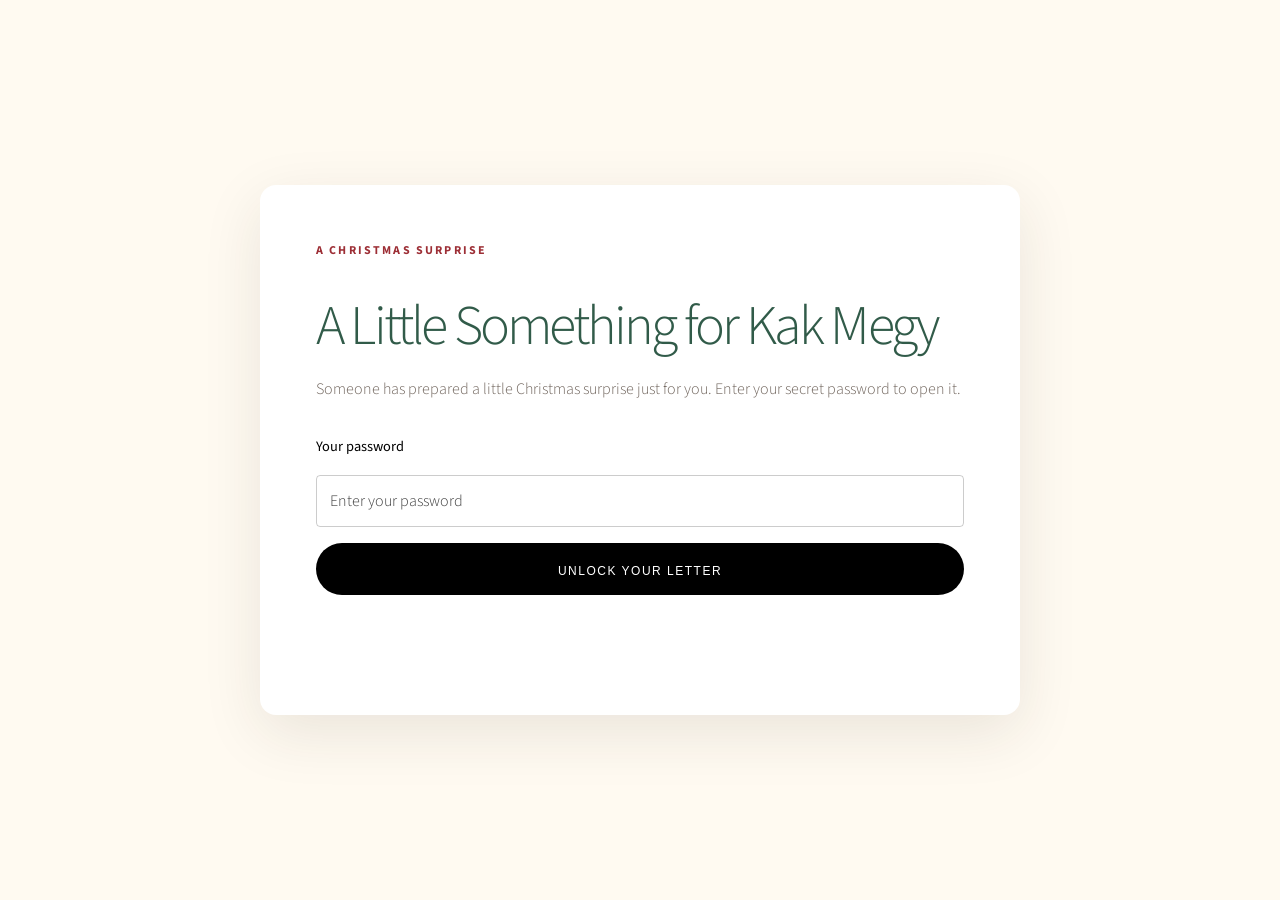
==== letters/megy/index.html @ 668b2bd1 "person2 kak megy" ====
<!DOCTYPE HTML>
<html lang="en">
<head>
  <title>Christmas Letter</title>
  <meta charset="utf-8" />
  <meta name="viewport" content="width=device-width, initial-scale=1" />
  <link rel="stylesheet" href="../../assets/css/main.css" />
  <link rel="stylesheet" href="../../assets/css/letters.css" />
  <noscript><link rel="stylesheet" href="../../assets/css/noscript.css" /></noscript>
</head>
<body class="letter-page">
  <main class="letter-shell">
    <section class="letter-card">
      <div id="password-gate">
        <p class="letter-kicker">A Christmas surprise</p>
        <h1 class="letter-title">A Little Something for <span id="recipient-name">You</span></h1>
        <p class="letter-intro">Someone has prepared a little Christmas surprise just for you. Enter your secret password to open it.</p>
        <form id="password-form" class="letter-form">
          <label for="letter-password">Your password</label>
          <input id="letter-password" type="password" autocomplete="off" placeholder="Enter your password" required />
          <button type="submit" class="button primary">Unlock your letter</button>
          <p id="password-error" class="letter-error" role="alert" aria-live="polite"></p>
        </form>
      </div>
      <article id="letter-content" hidden>
        <img
          class="letter-illustration"
          src="../../images/shared/christmas-envelope.png"
          alt="A Christmas envelope with a red wax seal and festive greenery"
          width="289"
          height="101"
        />
        <p class="letter-kicker">A letter, just for you</p>
        <h1 class="letter-title" id="letter-title">Merry Christmas!</h1>
        <p id="letter-greeting"></p>
        <div id="letter-paragraphs"></div>
        <div class="letter-footer" aria-label="Christmas decoration">
          <img
            class="letter-footer-illustration"
            src="../../images/shared/christmas-greenery-bow.png"
            alt="Christmas greenery with red berries and a red ribbon"
            width="344"
            height="79"
          />
        </div>
      </article>
    </section>
  </main>
  <script src="./letter-config.js"></script>
  <script src="../../assets/js/letter-gate.js"></script>
</body>
</html>
---- assets/css/main.css ----
@import url(fontawesome-all.min.css);
@import url("https://fonts.googleapis.com/css?family=Source+Sans+Pro:300,300i,400,400i");

/*
	Story by HTML5 UP
	html5up.net | @ajlkn
	Free for personal and commercial use under the CCA 3.0 license (html5up.net/license)
*/

html, body, div, span, applet, object,
iframe, h1, h2, h3, h4, h5, h6, p, blockquote,
pre, a, abbr, acronym, address, big, cite,
code, del, dfn, em, img, ins, kbd, q, s, samp,
small, strike, strong, sub, sup, tt, var, b,
u, i, center, dl, dt, dd, ol, ul, li, fieldset,
form, label, legend, table, caption, tbody,
tfoot, thead, tr, th, td, article, aside,
canvas, details, embed, figure, figcaption,
footer, header, hgroup, menu, nav, output, ruby,
section, summary, time, mark, audio, video {
	margin: 0;
	padding: 0;
	border: 0;
	font-size: 100%;
	font: inherit;
	vertical-align: baseline;}

article, aside, details, figcaption, figure,
footer, header, hgroup, menu, nav, section {
	display: block;}

body {
	line-height: 1;
}

ol, ul {
	list-style: none;
}

blockquote, q {
	quotes: none;
}

	blockquote:before, blockquote:after, q:before, q:after {
		content: '';
		content: none;
	}

table {
	border-collapse: collapse;
	border-spacing: 0;
}

body {
	-webkit-text-size-adjust: none;
}

mark {
	background-color: transparent;
	color: inherit;
}

input::-moz-focus-inner {
	border: 0;
	padding: 0;
}

input, select, textarea {
	-moz-appearance: none;
	-webkit-appearance: none;
	-ms-appearance: none;
	appearance: none;
}

/* Basic */

	@-ms-viewport {
		width: device-width;
	}

	body {
		-ms-overflow-style: scrollbar;
	}

	@media screen and (max-width: 480px) {

		html, body {
			min-width: 320px;
		}

	}

	html {
		box-sizing: border-box;
	}

	*, *:before, *:after {
		box-sizing: inherit;
	}

	body {
		background: #ffffff;
	}

		body.is-preload *, body.is-preload *:before, body.is-preload *:after {
			-moz-animation: none !important;
			-webkit-animation: none !important;
			-ms-animation: none !important;
			animation: none !important;
			-moz-transition: none !important;
			-webkit-transition: none !important;
			-ms-transition: none !important;
			transition: none !important;
		}

/* Type */

	html {
		font-size: 18pt;
	}

		@media screen and (max-width: 1680px) {

			html {
				font-size: 14pt;
			}

		}

		@media screen and (max-width: 1280px) {

			html {
				font-size: 12pt;
			}

		}

		@media screen and (max-width: 736px) {

			html {
				font-size: 11pt;
			}

		}

		@media screen and (max-width: 360px) {

			html {
				font-size: 10pt;
			}

		}

	body {
		background-color: #ffffff;
		color: #000000;
	}

	body, input, select, textarea {
		font-family: "Source Sans Pro", Helvetica, sans-serif;
		font-size: 1rem;
		font-weight: 300;
		line-height: 1.65;
	}

	a {
		-moz-transition: color 0.2s ease-in-out;
		-webkit-transition: color 0.2s ease-in-out;
		-ms-transition: color 0.2s ease-in-out;
		transition: color 0.2s ease-in-out;
		text-decoration: underline;
	}

		a:hover {
			text-decoration: none;
		}

	strong, b {
		font-weight: 400;
	}

	em, i {
		font-style: italic;
	}

	p {
		margin: 0 0 2rem 0;
	}

		p.major {
			font-size: 1.25rem;
		}

	h1, h2, h3, h4, h5, h6 {
		font-weight: 300;
		line-height: 1.375;
		letter-spacing: -0.05em;
		margin: 0 0 1rem 0;
	}

		h1 a, h2 a, h3 a, h4 a, h5 a, h6 a {
			color: inherit;
			text-decoration: none;
		}

	h1 {
		font-size: 3.5rem;
		line-height: 1.2;
	}

	h2 {
		font-size: 2.25rem;
	}

	h3 {
		font-size: 1.5rem;
	}

	h4 {
		font-size: 1.1rem;
	}

	h5 {
		font-size: 0.9rem;
	}

	h6 {
		font-size: 0.7rem;
	}

	sub {
		font-size: 0.8rem;
		position: relative;
		top: 0.5rem;
	}

	sup {
		font-size: 0.8rem;
		position: relative;
		top: -0.5rem;
	}

	blockquote {
		border-left: solid 4px;
		font-style: italic;
		margin: 0 0 2rem 0;
		padding: 0.5rem 0 0.5rem 2rem;
	}

	code {
		border-radius: 4px;
		font-family: "Courier New", monospace;
		font-size: 0.9em;
		margin: 0 0.25rem;
		padding: 0.25rem 0.325rem;
	}

	pre {
		-webkit-overflow-scrolling: touch;
		font-family: "Courier New", monospace;
		font-size: 0.9em;
		margin: 0 0 2rem 0;
	}

		pre code {
			display: block;
			line-height: 1.5;
			padding: 0.75rem 1rem;
			overflow-x: auto;
		}

	hr {
		border: 0;
		border-bottom: solid 1px;
		margin: 2.5rem 0;
	}

		hr.major {
			margin: 3.5rem 0;
		}

	.align-left {
		text-align: left;
	}

	.align-center {
		text-align: center;
	}

	.align-right {
		text-align: right;
	}

	@media screen and (max-width: 736px) {

		p.major {
			font-size: 1.1rem;
		}

		h1 {
			font-size: 2.5rem;
		}

		h2 {
			font-size: 2rem;
		}

		h3 {
			font-size: 1.25rem;
		}

		h4 {
			font-size: 1rem;
		}

	}

	input, select, textarea {
		color: #000000;
	}

	a {
		color: #000000;
	}

		a:hover {
			color: #47D3E5;
		}

	strong, b {
		color: #000000;
	}

	h1, h2, h3, h4, h5, h6 {
		color: #000000;
	}

	blockquote {
		border-left-color: rgba(0, 0, 0, 0.2);
	}

	code {
		background: rgba(0, 0, 0, 0.05);
		border-color: rgba(0, 0, 0, 0.2);
	}

	hr {
		border-bottom-color: rgba(0, 0, 0, 0.2);
	}

/* Row */

	.row {
		display: flex;
		flex-wrap: wrap;
		box-sizing: border-box;
		align-items: stretch;
	}

		.row > * {
			box-sizing: border-box;
		}

		.row.gtr-uniform > * > :last-child {
			margin-bottom: 0;
		}

		.row.aln-left {
			justify-content: flex-start;
		}

		.row.aln-center {
			justify-content: center;
		}

		.row.aln-right {
			justify-content: flex-end;
		}

		.row.aln-top {
			align-items: flex-start;
		}

		.row.aln-middle {
			align-items: center;
		}

		.row.aln-bottom {
			align-items: flex-end;
		}

		.row > .imp {
			order: -1;
		}

		.row > .col-1 {
			width: 8.33333%;
		}

		.row > .off-1 {
			margin-left: 8.33333%;
		}

		.row > .col-2 {
			width: 16.66667%;
		}

		.row > .off-2 {
			margin-left: 16.66667%;
		}

		.row > .col-3 {
			width: 25%;
		}

		.row > .off-3 {
			margin-left: 25%;
		}

		.row > .col-4 {
			width: 33.33333%;
		}

		.row > .off-4 {
			margin-left: 33.33333%;
		}

		.row > .col-5 {
			width: 41.66667%;
		}

		.row > .off-5 {
			margin-left: 41.66667%;
		}

		.row > .col-6 {
			width: 50%;
		}

		.row > .off-6 {
			margin-left: 50%;
		}

		.row > .col-7 {
			width: 58.33333%;
		}

		.row > .off-7 {
			margin-left: 58.33333%;
		}

		.row > .col-8 {
			width: 66.66667%;
		}

		.row > .off-8 {
			margin-left: 66.66667%;
		}

		.row > .col-9 {
			width: 75%;
		}

		.row > .off-9 {
			margin-left: 75%;
		}

		.row > .col-10 {
			width: 83.33333%;
		}

		.row > .off-10 {
			margin-left: 83.33333%;
		}

		.row > .col-11 {
			width: 91.66667%;
		}

		.row > .off-11 {
			margin-left: 91.66667%;
		}

		.row > .col-12 {
			width: 100%;
		}

		.row > .off-12 {
			margin-left: 100%;
		}

		.row.gtr-0 {
			margin-top: 0;
			margin-left: 0rem;
		}

			.row.gtr-0 > * {
				padding: 0 0 0 0rem;
			}

			.row.gtr-0.gtr-uniform {
				margin-top: 0rem;
			}

				.row.gtr-0.gtr-uniform > * {
					padding-top: 0rem;
				}

		.row.gtr-25 {
			margin-top: 0;
			margin-left: -0.5rem;
		}

			.row.gtr-25 > * {
				padding: 0 0 0 0.5rem;
			}

			.row.gtr-25.gtr-uniform {
				margin-top: -0.5rem;
			}

				.row.gtr-25.gtr-uniform > * {
					padding-top: 0.5rem;
				}

		.row.gtr-50 {
			margin-top: 0;
			margin-left: -1rem;
		}

			.row.gtr-50 > * {
				padding: 0 0 0 1rem;
			}

			.row.gtr-50.gtr-uniform {
				margin-top: -1rem;
			}

				.row.gtr-50.gtr-uniform > * {
					padding-top: 1rem;
				}

		.row {
			margin-top: 0;
			margin-left: -2rem;
		}

			.row > * {
				padding: 0 0 0 2rem;
			}

			.row.gtr-uniform {
				margin-top: -2rem;
			}

				.row.gtr-uniform > * {
					padding-top: 2rem;
				}

		.row.gtr-150 {
			margin-top: 0;
			margin-left: -3rem;
		}

			.row.gtr-150 > * {
				padding: 0 0 0 3rem;
			}

			.row.gtr-150.gtr-uniform {
				margin-top: -3rem;
			}

				.row.gtr-150.gtr-uniform > * {
					padding-top: 3rem;
				}

		.row.gtr-200 {
			margin-top: 0;
			margin-left: -4rem;
		}

			.row.gtr-200 > * {
				padding: 0 0 0 4rem;
			}

			.row.gtr-200.gtr-uniform {
				margin-top: -4rem;
			}

				.row.gtr-200.gtr-uniform > * {
					padding-top: 4rem;
				}

		@media screen and (max-width: 1680px) {

			.row {
				display: flex;
				flex-wrap: wrap;
				box-sizing: border-box;
				align-items: stretch;
			}

				.row > * {
					box-sizing: border-box;
				}

				.row.gtr-uniform > * > :last-child {
					margin-bottom: 0;
				}

				.row.aln-left {
					justify-content: flex-start;
				}

				.row.aln-center {
					justify-content: center;
				}

				.row.aln-right {
					justify-content: flex-end;
				}

				.row.aln-top {
					align-items: flex-start;
				}

				.row.aln-middle {
					align-items: center;
				}

				.row.aln-bottom {
					align-items: flex-end;
				}

				.row > .imp-xlarge {
					order: -1;
				}

				.row > .col-1-xlarge {
					width: 8.33333%;
				}

				.row > .off-1-xlarge {
					margin-left: 8.33333%;
				}

				.row > .col-2-xlarge {
					width: 16.66667%;
				}

				.row > .off-2-xlarge {
					margin-left: 16.66667%;
				}

				.row > .col-3-xlarge {
					width: 25%;
				}

				.row > .off-3-xlarge {
					margin-left: 25%;
				}

				.row > .col-4-xlarge {
					width: 33.33333%;
				}

				.row > .off-4-xlarge {
					margin-left: 33.33333%;
				}

				.row > .col-5-xlarge {
					width: 41.66667%;
				}

				.row > .off-5-xlarge {
					margin-left: 41.66667%;
				}

				.row > .col-6-xlarge {
					width: 50%;
				}

				.row > .off-6-xlarge {
					margin-left: 50%;
				}

				.row > .col-7-xlarge {
					width: 58.33333%;
				}

				.row > .off-7-xlarge {
					margin-left: 58.33333%;
				}

				.row > .col-8-xlarge {
					width: 66.66667%;
				}

				.row > .off-8-xlarge {
					margin-left: 66.66667%;
				}

				.row > .col-9-xlarge {
					width: 75%;
				}

				.row > .off-9-xlarge {
					margin-left: 75%;
				}

				.row > .col-10-xlarge {
					width: 83.33333%;
				}

				.row > .off-10-xlarge {
					margin-left: 83.33333%;
				}

				.row > .col-11-xlarge {
					width: 91.66667%;
				}

				.row > .off-11-xlarge {
					margin-left: 91.66667%;
				}

				.row > .col-12-xlarge {
					width: 100%;
				}

				.row > .off-12-xlarge {
					margin-left: 100%;
				}

				.row.gtr-0 {
					margin-top: 0;
					margin-left: 0rem;
				}

					.row.gtr-0 > * {
						padding: 0 0 0 0rem;
					}

					.row.gtr-0.gtr-uniform {
						margin-top: 0rem;
					}

						.row.gtr-0.gtr-uniform > * {
							padding-top: 0rem;
						}

				.row.gtr-25 {
					margin-top: 0;
					margin-left: -0.5rem;
				}

					.row.gtr-25 > * {
						padding: 0 0 0 0.5rem;
					}

					.row.gtr-25.gtr-uniform {
						margin-top: -0.5rem;
					}

						.row.gtr-25.gtr-uniform > * {
							padding-top: 0.5rem;
						}

				.row.gtr-50 {
					margin-top: 0;
					margin-left: -1rem;
				}

					.row.gtr-50 > * {
						padding: 0 0 0 1rem;
					}

					.row.gtr-50.gtr-uniform {
						margin-top: -1rem;
					}

						.row.gtr-50.gtr-uniform > * {
							padding-top: 1rem;
						}

				.row {
					margin-top: 0;
					margin-left: -2rem;
				}

					.row > * {
						padding: 0 0 0 2rem;
					}

					.row.gtr-uniform {
						margin-top: -2rem;
					}

						.row.gtr-uniform > * {
							padding-top: 2rem;
						}

				.row.gtr-150 {
					margin-top: 0;
					margin-left: -3rem;
				}

					.row.gtr-150 > * {
						padding: 0 0 0 3rem;
					}

					.row.gtr-150.gtr-uniform {
						margin-top: -3rem;
					}

						.row.gtr-150.gtr-uniform > * {
							padding-top: 3rem;
						}

				.row.gtr-200 {
					margin-top: 0;
					margin-left: -4rem;
				}

					.row.gtr-200 > * {
						padding: 0 0 0 4rem;
					}

					.row.gtr-200.gtr-uniform {
						margin-top: -4rem;
					}

						.row.gtr-200.gtr-uniform > * {
							padding-top: 4rem;
						}

		}

		@media screen and (max-width: 1280px) {

			.row {
				display: flex;
				flex-wrap: wrap;
				box-sizing: border-box;
				align-items: stretch;
			}

				.row > * {
					box-sizing: border-box;
				}

				.row.gtr-uniform > * > :last-child {
					margin-bottom: 0;
				}

				.row.aln-left {
					justify-content: flex-start;
				}

				.row.aln-center {
					justify-content: center;
				}

				.row.aln-right {
					justify-content: flex-end;
				}

				.row.aln-top {
					align-items: flex-start;
				}

				.row.aln-middle {
					align-items: center;
				}

				.row.aln-bottom {
					align-items: flex-end;
				}

				.row > .imp-large {
					order: -1;
				}

				.row > .col-1-large {
					width: 8.33333%;
				}

				.row > .off-1-large {
					margin-left: 8.33333%;
				}

				.row > .col-2-large {
					width: 16.66667%;
				}

				.row > .off-2-large {
					margin-left: 16.66667%;
				}

				.row > .col-3-large {
					width: 25%;
				}

				.row > .off-3-large {
					margin-left: 25%;
				}

				.row > .col-4-large {
					width: 33.33333%;
				}

				.row > .off-4-large {
					margin-left: 33.33333%;
				}

				.row > .col-5-large {
					width: 41.66667%;
				}

				.row > .off-5-large {
					margin-left: 41.66667%;
				}

				.row > .col-6-large {
					width: 50%;
				}

				.row > .off-6-large {
					margin-left: 50%;
				}

				.row > .col-7-large {
					width: 58.33333%;
				}

				.row > .off-7-large {
					margin-left: 58.33333%;
				}

				.row > .col-8-large {
					width: 66.66667%;
				}

				.row > .off-8-large {
					margin-left: 66.66667%;
				}

				.row > .col-9-large {
					width: 75%;
				}

				.row > .off-9-large {
					margin-left: 75%;
				}

				.row > .col-10-large {
					width: 83.33333%;
				}

				.row > .off-10-large {
					margin-left: 83.33333%;
				}

				.row > .col-11-large {
					width: 91.66667%;
				}

				.row > .off-11-large {
					margin-left: 91.66667%;
				}

				.row > .col-12-large {
					width: 100%;
				}

				.row > .off-12-large {
					margin-left: 100%;
				}

				.row.gtr-0 {
					margin-top: 0;
					margin-left: 0rem;
				}

					.row.gtr-0 > * {
						padding: 0 0 0 0rem;
					}

					.row.gtr-0.gtr-uniform {
						margin-top: 0rem;
					}

						.row.gtr-0.gtr-uniform > * {
							padding-top: 0rem;
						}

				.row.gtr-25 {
					margin-top: 0;
					margin-left: -0.5rem;
				}

					.row.gtr-25 > * {
						padding: 0 0 0 0.5rem;
					}

					.row.gtr-25.gtr-uniform {
						margin-top: -0.5rem;
					}

						.row.gtr-25.gtr-uniform > * {
							padding-top: 0.5rem;
						}

				.row.gtr-50 {
					margin-top: 0;
					margin-left: -1rem;
				}

					.row.gtr-50 > * {
						padding: 0 0 0 1rem;
					}

					.row.gtr-50.gtr-uniform {
						margin-top: -1rem;
					}

						.row.gtr-50.gtr-uniform > * {
							padding-top: 1rem;
						}

				.row {
					margin-top: 0;
					margin-left: -2rem;
				}

					.row > * {
						padding: 0 0 0 2rem;
					}

					.row.gtr-uniform {
						margin-top: -2rem;
					}

						.row.gtr-uniform > * {
							padding-top: 2rem;
						}

				.row.gtr-150 {
					margin-top: 0;
					margin-left: -3rem;
				}

					.row.gtr-150 > * {
						padding: 0 0 0 3rem;
					}

					.row.gtr-150.gtr-uniform {
						margin-top: -3rem;
					}

						.row.gtr-150.gtr-uniform > * {
							padding-top: 3rem;
						}

				.row.gtr-200 {
					margin-top: 0;
					margin-left: -4rem;
				}

					.row.gtr-200 > * {
						padding: 0 0 0 4rem;
					}

					.row.gtr-200.gtr-uniform {
						margin-top: -4rem;
					}

						.row.gtr-200.gtr-uniform > * {
							padding-top: 4rem;
						}

		}

		@media screen and (max-width: 980px) {

			.row {
				display: flex;
				flex-wrap: wrap;
				box-sizing: border-box;
				align-items: stretch;
			}

				.row > * {
					box-sizing: border-box;
				}

				.row.gtr-uniform > * > :last-child {
					margin-bottom: 0;
				}

				.row.aln-left {
					justify-content: flex-start;
				}

				.row.aln-center {
					justify-content: center;
				}

				.row.aln-right {
					justify-content: flex-end;
				}

				.row.aln-top {
					align-items: flex-start;
				}

				.row.aln-middle {
					align-items: center;
				}

				.row.aln-bottom {
					align-items: flex-end;
				}

				.row > .imp-medium {
					order: -1;
				}

				.row > .col-1-medium {
					width: 8.33333%;
				}

				.row > .off-1-medium {
					margin-left: 8.33333%;
				}

				.row > .col-2-medium {
					width: 16.66667%;
				}

				.row > .off-2-medium {
					margin-left: 16.66667%;
				}

				.row > .col-3-medium {
					width: 25%;
				}

				.row > .off-3-medium {
					margin-left: 25%;
				}

				.row > .col-4-medium {
					width: 33.33333%;
				}

				.row > .off-4-medium {
					margin-left: 33.33333%;
				}

				.row > .col-5-medium {
					width: 41.66667%;
				}

				.row > .off-5-medium {
					margin-left: 41.66667%;
				}

				.row > .col-6-medium {
					width: 50%;
				}

				.row > .off-6-medium {
					margin-left: 50%;
				}

				.row > .col-7-medium {
					width: 58.33333%;
				}

				.row > .off-7-medium {
					margin-left: 58.33333%;
				}

				.row > .col-8-medium {
					width: 66.66667%;
				}

				.row > .off-8-medium {
					margin-left: 66.66667%;
				}

				.row > .col-9-medium {
					width: 75%;
				}

				.row > .off-9-medium {
					margin-left: 75%;
				}

				.row > .col-10-medium {
					width: 83.33333%;
				}

				.row > .off-10-medium {
					margin-left: 83.33333%;
				}

				.row > .col-11-medium {
					width: 91.66667%;
				}

				.row > .off-11-medium {
					margin-left: 91.66667%;
				}

				.row > .col-12-medium {
					width: 100%;
				}

				.row > .off-12-medium {
					margin-left: 100%;
				}

				.row.gtr-0 {
					margin-top: 0;
					margin-left: 0rem;
				}

					.row.gtr-0 > * {
						padding: 0 0 0 0rem;
					}

					.row.gtr-0.gtr-uniform {
						margin-top: 0rem;
					}

						.row.gtr-0.gtr-uniform > * {
							padding-top: 0rem;
						}

				.row.gtr-25 {
					margin-top: 0;
					margin-left: -0.5rem;
				}

					.row.gtr-25 > * {
						padding: 0 0 0 0.5rem;
					}

					.row.gtr-25.gtr-uniform {
						margin-top: -0.5rem;
					}

						.row.gtr-25.gtr-uniform > * {
							padding-top: 0.5rem;
						}

				.row.gtr-50 {
					margin-top: 0;
					margin-left: -1rem;
				}

					.row.gtr-50 > * {
						padding: 0 0 0 1rem;
					}

					.row.gtr-50.gtr-uniform {
						margin-top: -1rem;
					}

						.row.gtr-50.gtr-uniform > * {
							padding-top: 1rem;
						}

				.row {
					margin-top: 0;
					margin-left: -2rem;
				}

					.row > * {
						padding: 0 0 0 2rem;
					}

					.row.gtr-uniform {
						margin-top: -2rem;
					}

						.row.gtr-uniform > * {
							padding-top: 2rem;
						}

				.row.gtr-150 {
					margin-top: 0;
					margin-left: -3rem;
				}

					.row.gtr-150 > * {
						padding: 0 0 0 3rem;
					}

					.row.gtr-150.gtr-uniform {
						margin-top: -3rem;
					}

						.row.gtr-150.gtr-uniform > * {
							padding-top: 3rem;
						}

				.row.gtr-200 {
					margin-top: 0;
					margin-left: -4rem;
				}

					.row.gtr-200 > * {
						padding: 0 0 0 4rem;
					}

					.row.gtr-200.gtr-uniform {
						margin-top: -4rem;
					}

						.row.gtr-200.gtr-uniform > * {
							padding-top: 4rem;
						}

		}

		@media screen and (max-width: 736px) {

			.row {
				display: flex;
				flex-wrap: wrap;
				box-sizing: border-box;
				align-items: stretch;
			}

				.row > * {
					box-sizing: border-box;
				}

				.row.gtr-uniform > * > :last-child {
					margin-bottom: 0;
				}

				.row.aln-left {
					justify-content: flex-start;
				}

				.row.aln-center {
					justify-content: center;
				}

				.row.aln-right {
					justify-content: flex-end;
				}

				.row.aln-top {
					align-items: flex-start;
				}

				.row.aln-middle {
					align-items: center;
				}

				.row.aln-bottom {
					align-items: flex-end;
				}

				.row > .imp-small {
					order: -1;
				}

				.row > .col-1-small {
					width: 8.33333%;
				}

				.row > .off-1-small {
					margin-left: 8.33333%;
				}

				.row > .col-2-small {
					width: 16.66667%;
				}

				.row > .off-2-small {
					margin-left: 16.66667%;
				}

				.row > .col-3-small {
					width: 25%;
				}

				.row > .off-3-small {
					margin-left: 25%;
				}

				.row > .col-4-small {
					width: 33.33333%;
				}

				.row > .off-4-small {
					margin-left: 33.33333%;
				}

				.row > .col-5-small {
					width: 41.66667%;
				}

				.row > .off-5-small {
					margin-left: 41.66667%;
				}

				.row > .col-6-small {
					width: 50%;
				}

				.row > .off-6-small {
					margin-left: 50%;
				}

				.row > .col-7-small {
					width: 58.33333%;
				}

				.row > .off-7-small {
					margin-left: 58.33333%;
				}

				.row > .col-8-small {
					width: 66.66667%;
				}

				.row > .off-8-small {
					margin-left: 66.66667%;
				}

				.row > .col-9-small {
					width: 75%;
				}

				.row > .off-9-small {
					margin-left: 75%;
				}

				.row > .col-10-small {
					width: 83.33333%;
				}

				.row > .off-10-small {
					margin-left: 83.33333%;
				}

				.row > .col-11-small {
					width: 91.66667%;
				}

				.row > .off-11-small {
					margin-left: 91.66667%;
				}

				.row > .col-12-small {
					width: 100%;
				}

				.row > .off-12-small {
					margin-left: 100%;
				}

				.row.gtr-0 {
					margin-top: 0;
					margin-left: 0rem;
				}

					.row.gtr-0 > * {
						padding: 0 0 0 0rem;
					}

					.row.gtr-0.gtr-uniform {
						margin-top: 0rem;
					}

						.row.gtr-0.gtr-uniform > * {
							padding-top: 0rem;
						}

				.row.gtr-25 {
					margin-top: 0;
					margin-left: -0.5rem;
				}

					.row.gtr-25 > * {
						padding: 0 0 0 0.5rem;
					}

					.row.gtr-25.gtr-uniform {
						margin-top: -0.5rem;
					}

						.row.gtr-25.gtr-uniform > * {
							padding-top: 0.5rem;
						}

				.row.gtr-50 {
					margin-top: 0;
					margin-left: -1rem;
				}

					.row.gtr-50 > * {
						padding: 0 0 0 1rem;
					}

					.row.gtr-50.gtr-uniform {
						margin-top: -1rem;
					}

						.row.gtr-50.gtr-uniform > * {
							padding-top: 1rem;
						}

				.row {
					margin-top: 0;
					margin-left: -2rem;
				}

					.row > * {
						padding: 0 0 0 2rem;
					}

					.row.gtr-uniform {
						margin-top: -2rem;
					}

						.row.gtr-uniform > * {
							padding-top: 2rem;
						}

				.row.gtr-150 {
					margin-top: 0;
					margin-left: -3rem;
				}

					.row.gtr-150 > * {
						padding: 0 0 0 3rem;
					}

					.row.gtr-150.gtr-uniform {
						margin-top: -3rem;
					}

						.row.gtr-150.gtr-uniform > * {
							padding-top: 3rem;
						}

				.row.gtr-200 {
					margin-top: 0;
					margin-left: -4rem;
				}

					.row.gtr-200 > * {
						padding: 0 0 0 4rem;
					}

					.row.gtr-200.gtr-uniform {
						margin-top: -4rem;
					}

						.row.gtr-200.gtr-uniform > * {
							padding-top: 4rem;
						}

		}

		@media screen and (max-width: 480px) {

			.row {
				display: flex;
				flex-wrap: wrap;
				box-sizing: border-box;
				align-items: stretch;
			}

				.row > * {
					box-sizing: border-box;
				}

				.row.gtr-uniform > * > :last-child {
					margin-bottom: 0;
				}

				.row.aln-left {
					justify-content: flex-start;
				}

				.row.aln-center {
					justify-content: center;
				}

				.row.aln-right {
					justify-content: flex-end;
				}

				.row.aln-top {
					align-items: flex-start;
				}

				.row.aln-middle {
					align-items: center;
				}

				.row.aln-bottom {
					align-items: flex-end;
				}

				.row > .imp-xsmall {
					order: -1;
				}

				.row > .col-1-xsmall {
					width: 8.33333%;
				}

				.row > .off-1-xsmall {
					margin-left: 8.33333%;
				}

				.row > .col-2-xsmall {
					width: 16.66667%;
				}

				.row > .off-2-xsmall {
					margin-left: 16.66667%;
				}

				.row > .col-3-xsmall {
					width: 25%;
				}

				.row > .off-3-xsmall {
					margin-left: 25%;
				}

				.row > .col-4-xsmall {
					width: 33.33333%;
				}

				.row > .off-4-xsmall {
					margin-left: 33.33333%;
				}

				.row > .col-5-xsmall {
					width: 41.66667%;
				}

				.row > .off-5-xsmall {
					margin-left: 41.66667%;
				}

				.row > .col-6-xsmall {
					width: 50%;
				}

				.row > .off-6-xsmall {
					margin-left: 50%;
				}

				.row > .col-7-xsmall {
					width: 58.33333%;
				}

				.row > .off-7-xsmall {
					margin-left: 58.33333%;
				}

				.row > .col-8-xsmall {
					width: 66.66667%;
				}

				.row > .off-8-xsmall {
					margin-left: 66.66667%;
				}

				.row > .col-9-xsmall {
					width: 75%;
				}

				.row > .off-9-xsmall {
					margin-left: 75%;
				}

				.row > .col-10-xsmall {
					width: 83.33333%;
				}

				.row > .off-10-xsmall {
					margin-left: 83.33333%;
				}

				.row > .col-11-xsmall {
					width: 91.66667%;
				}

				.row > .off-11-xsmall {
					margin-left: 91.66667%;
				}

				.row > .col-12-xsmall {
					width: 100%;
				}

				.row > .off-12-xsmall {
					margin-left: 100%;
				}

				.row.gtr-0 {
					margin-top: 0;
					margin-left: 0rem;
				}

					.row.gtr-0 > * {
						padding: 0 0 0 0rem;
					}

					.row.gtr-0.gtr-uniform {
						margin-top: 0rem;
					}

						.row.gtr-0.gtr-uniform > * {
							padding-top: 0rem;
						}

				.row.gtr-25 {
					margin-top: 0;
					margin-left: -0.5rem;
				}

					.row.gtr-25 > * {
						padding: 0 0 0 0.5rem;
					}

					.row.gtr-25.gtr-uniform {
						margin-top: -0.5rem;
					}

						.row.gtr-25.gtr-uniform > * {
							padding-top: 0.5rem;
						}

				.row.gtr-50 {
					margin-top: 0;
					margin-left: -1rem;
				}

					.row.gtr-50 > * {
						padding: 0 0 0 1rem;
					}

					.row.gtr-50.gtr-uniform {
						margin-top: -1rem;
					}

						.row.gtr-50.gtr-uniform > * {
							padding-top: 1rem;
						}

				.row {
					margin-top: 0;
					margin-left: -2rem;
				}

					.row > * {
						padding: 0 0 0 2rem;
					}

					.row.gtr-uniform {
						margin-top: -2rem;
					}

						.row.gtr-uniform > * {
							padding-top: 2rem;
						}

				.row.gtr-150 {
					margin-top: 0;
					margin-left: -3rem;
				}

					.row.gtr-150 > * {
						padding: 0 0 0 3rem;
					}

					.row.gtr-150.gtr-uniform {
						margin-top: -3rem;
					}

						.row.gtr-150.gtr-uniform > * {
							padding-top: 3rem;
						}

				.row.gtr-200 {
					margin-top: 0;
					margin-left: -4rem;
				}

					.row.gtr-200 > * {
						padding: 0 0 0 4rem;
					}

					.row.gtr-200.gtr-uniform {
						margin-top: -4rem;
					}

						.row.gtr-200.gtr-uniform > * {
							padding-top: 4rem;
						}

		}

		@media screen and (max-width: 360px) {

			.row {
				display: flex;
				flex-wrap: wrap;
				box-sizing: border-box;
				align-items: stretch;
			}

				.row > * {
					box-sizing: border-box;
				}

				.row.gtr-uniform > * > :last-child {
					margin-bottom: 0;
				}

				.row.aln-left {
					justify-content: flex-start;
				}

				.row.aln-center {
					justify-content: center;
				}

				.row.aln-right {
					justify-content: flex-end;
				}

				.row.aln-top {
					align-items: flex-start;
				}

				.row.aln-middle {
					align-items: center;
				}

				.row.aln-bottom {
					align-items: flex-end;
				}

				.row > .imp-xxsmall {
					order: -1;
				}

				.row > .col-1-xxsmall {
					width: 8.33333%;
				}

				.row > .off-1-xxsmall {
					margin-left: 8.33333%;
				}

				.row > .col-2-xxsmall {
					width: 16.66667%;
				}

				.row > .off-2-xxsmall {
					margin-left: 16.66667%;
				}

				.row > .col-3-xxsmall {
					width: 25%;
				}

				.row > .off-3-xxsmall {
					margin-left: 25%;
				}

				.row > .col-4-xxsmall {
					width: 33.33333%;
				}

				.row > .off-4-xxsmall {
					margin-left: 33.33333%;
				}

				.row > .col-5-xxsmall {
					width: 41.66667%;
				}

				.row > .off-5-xxsmall {
					margin-left: 41.66667%;
				}

				.row > .col-6-xxsmall {
					width: 50%;
				}

				.row > .off-6-xxsmall {
					margin-left: 50%;
				}

				.row > .col-7-xxsmall {
					width: 58.33333%;
				}

				.row > .off-7-xxsmall {
					margin-left: 58.33333%;
				}

				.row > .col-8-xxsmall {
					width: 66.66667%;
				}

				.row > .off-8-xxsmall {
					margin-left: 66.66667%;
				}

				.row > .col-9-xxsmall {
					width: 75%;
				}

				.row > .off-9-xxsmall {
					margin-left: 75%;
				}

				.row > .col-10-xxsmall {
					width: 83.33333%;
				}

				.row > .off-10-xxsmall {
					margin-left: 83.33333%;
				}

				.row > .col-11-xxsmall {
					width: 91.66667%;
				}

				.row > .off-11-xxsmall {
					margin-left: 91.66667%;
				}

				.row > .col-12-xxsmall {
					width: 100%;
				}

				.row > .off-12-xxsmall {
					margin-left: 100%;
				}

				.row.gtr-0 {
					margin-top: 0;
					margin-left: 0rem;
				}

					.row.gtr-0 > * {
						padding: 0 0 0 0rem;
					}

					.row.gtr-0.gtr-uniform {
						margin-top: 0rem;
					}

						.row.gtr-0.gtr-uniform > * {
							padding-top: 0rem;
						}

				.row.gtr-25 {
					margin-top: 0;
					margin-left: -0.5rem;
				}

					.row.gtr-25 > * {
						padding: 0 0 0 0.5rem;
					}

					.row.gtr-25.gtr-uniform {
						margin-top: -0.5rem;
					}

						.row.gtr-25.gtr-uniform > * {
							padding-top: 0.5rem;
						}

				.row.gtr-50 {
					margin-top: 0;
					margin-left: -1rem;
				}

					.row.gtr-50 > * {
						padding: 0 0 0 1rem;
					}

					.row.gtr-50.gtr-uniform {
						margin-top: -1rem;
					}

						.row.gtr-50.gtr-uniform > * {
							padding-top: 1rem;
						}

				.row {
					margin-top: 0;
					margin-left: -2rem;
				}

					.row > * {
						padding: 0 0 0 2rem;
					}

					.row.gtr-uniform {
						margin-top: -2rem;
					}

						.row.gtr-uniform > * {
							padding-top: 2rem;
						}

				.row.gtr-150 {
					margin-top: 0;
					margin-left: -3rem;
				}

					.row.gtr-150 > * {
						padding: 0 0 0 3rem;
					}

					.row.gtr-150.gtr-uniform {
						margin-top: -3rem;
					}

						.row.gtr-150.gtr-uniform > * {
							padding-top: 3rem;
						}

				.row.gtr-200 {
					margin-top: 0;
					margin-left: -4rem;
				}

					.row.gtr-200 > * {
						padding: 0 0 0 4rem;
					}

					.row.gtr-200.gtr-uniform {
						margin-top: -4rem;
					}

						.row.gtr-200.gtr-uniform > * {
							padding-top: 4rem;
						}

		}

/* Box */

	.box {
		border-radius: 4px;
		border: solid 1px;
		margin-bottom: 2rem;
		padding: 1.5rem;
	}

		.box > :last-child,
		.box > :last-child > :last-child,
		.box > :last-child > :last-child > :last-child {
			margin-bottom: 0;
		}

		.box.alt {
			border: 0;
			border-radius: 0;
			padding: 0;
		}

	.box {
		border-color: rgba(0, 0, 0, 0.2);
	}

/* Button */

	input[type="submit"],
	input[type="reset"],
	input[type="button"],
	button,
	.button {
		-moz-appearance: none;
		-webkit-appearance: none;
		-ms-appearance: none;
		appearance: none;
		-moz-transition: background-color 0.2s ease-in-out, box-shadow 0.2s ease-in-out, color 0.2s ease-in-out;
		-webkit-transition: background-color 0.2s ease-in-out, box-shadow 0.2s ease-in-out, color 0.2s ease-in-out;
		-ms-transition: background-color 0.2s ease-in-out, box-shadow 0.2s ease-in-out, color 0.2s ease-in-out;
		transition: background-color 0.2s ease-in-out, box-shadow 0.2s ease-in-out, color 0.2s ease-in-out;
		border: 0;
		cursor: pointer;
		display: inline-block;
		font-weight: 400;
		letter-spacing: 0.125em;
		text-align: center;
		text-decoration: none;
		text-transform: uppercase;
		white-space: nowrap;
		font-size: 0.75rem;
		max-width: 20rem;
		height: 3.75em;
		line-height: 3.75em;
		border-radius: 3.75em;
		padding: 0 2.5em;
		text-overflow: ellipsis;
		overflow: hidden;
	}

		input[type="submit"].icon:before,
		input[type="reset"].icon:before,
		input[type="button"].icon:before,
		button.icon:before,
		.button.icon:before {
			margin-right: 0.5rem;
		}

		input[type="submit"].fit,
		input[type="reset"].fit,
		input[type="button"].fit,
		button.fit,
		.button.fit {
			width: 100%;
		}

		input[type="submit"].small,
		input[type="reset"].small,
		input[type="button"].small,
		button.small,
		.button.small {
			font-size: 0.6rem;
			height: 3.325em;
			line-height: 3.325em;
			border-radius: 3.325em;
			padding: 0 2em;
		}

		input[type="submit"].large,
		input[type="reset"].large,
		input[type="button"].large,
		button.large,
		.button.large {
			font-size: 0.8rem;
			height: 4em;
			line-height: 4em;
			border-radius: 4em;
			padding: 0 3em;
		}

		input[type="submit"].wide,
		input[type="reset"].wide,
		input[type="button"].wide,
		button.wide,
		.button.wide {
			min-width: 14em;
		}

		input[type="submit"].disabled, input[type="submit"]:disabled,
		input[type="reset"].disabled,
		input[type="reset"]:disabled,
		input[type="button"].disabled,
		input[type="button"]:disabled,
		button.disabled,
		button:disabled,
		.button.disabled,
		.button:disabled {
			pointer-events: none;
			opacity: 0.25;
		}

	input[type="submit"],
	input[type="reset"],
	input[type="button"],
	button,
	.button {
		background-color: transparent;
		box-shadow: inset 0 0 0 1px rgba(0, 0, 0, 0.2);
		color: #000000 !important;
	}

		input[type="submit"]:hover,
		input[type="reset"]:hover,
		input[type="button"]:hover,
		button:hover,
		.button:hover {
			box-shadow: inset 0 0 0 1px #47D3E5;
			color: #47D3E5 !important;
		}

		input[type="submit"]:active,
		input[type="reset"]:active,
		input[type="button"]:active,
		button:active,
		.button:active {
			background-color: rgba(71, 211, 229, 0.2);
			box-shadow: inset 0 0 0 1px #47D3E5;
			color: #47D3E5 !important;
		}

		input[type="submit"].primary,
		input[type="reset"].primary,
		input[type="button"].primary,
		button.primary,
		.button.primary {
			background-color: #000000;
			box-shadow: none;
			color: #ffffff !important;
		}

			input[type="submit"].primary:hover,
			input[type="reset"].primary:hover,
			input[type="button"].primary:hover,
			button.primary:hover,
			.button.primary:hover {
				background-color: #47D3E5;
			}

			input[type="submit"].primary:active,
			input[type="reset"].primary:active,
			input[type="button"].primary:active,
			button.primary:active,
			.button.primary:active {
				background-color: #1ebdd1;
			}

/* Form */

	form {
		margin: 0 0 2rem 0;
	}

		form > :last-child {
			margin-bottom: 0;
		}

		form > .fields {
			display: -moz-flex;
			display: -webkit-flex;
			display: -ms-flex;
			display: flex;
			-moz-flex-wrap: wrap;
			-webkit-flex-wrap: wrap;
			-ms-flex-wrap: wrap;
			flex-wrap: wrap;
			width: calc(100% + 3rem);
			margin: -1.5rem 0 2rem -1.5rem;
		}

			form > .fields > .field {
				-moz-flex-grow: 0;
				-webkit-flex-grow: 0;
				-ms-flex-grow: 0;
				flex-grow: 0;
				-moz-flex-shrink: 0;
				-webkit-flex-shrink: 0;
				-ms-flex-shrink: 0;
				flex-shrink: 0;
				padding: 1.5rem 0 0 1.5rem;
				width: calc(100% - 1.5rem);
			}

				form > .fields > .field.half {
					width: calc(50% - 0.75rem);
				}

				form > .fields > .field.third {
					width: calc(100%/3 - 0.5rem);
				}

				form > .fields > .field.quarter {
					width: calc(25% - 0.375rem);
				}

		@media screen and (max-width: 480px) {

			form > .fields {
				width: calc(100% + 3rem);
				margin: -1.5rem 0 2rem -1.5rem;
			}

				form > .fields > .field {
					padding: 1.5rem 0 0 1.5rem;
					width: calc(100% - 1.5rem);
				}

					form > .fields > .field.half {
						width: calc(100% - 1.5rem);
					}

					form > .fields > .field.third {
						width: calc(100% - 1.5rem);
					}

					form > .fields > .field.quarter {
						width: calc(100% - 1.5rem);
					}

		}

	label {
		display: block;
		font-size: 0.9rem;
		font-weight: 400;
		margin: 0 0 1rem 0;
	}

	input[type="text"],
	input[type="password"],
	input[type="email"],
	input[type="tel"],
	input[type="search"],
	input[type="url"],
	select,
	textarea {
		-moz-appearance: none;
		-webkit-appearance: none;
		-ms-appearance: none;
		appearance: none;
		background-color: transparent;
		border-radius: 4px;
		border: none;
		border: solid 1px;
		color: inherit;
		display: block;
		outline: 0;
		padding: 0 0.825rem;
		text-decoration: none;
		width: 100%;
	}

		input[type="text"]:invalid,
		input[type="password"]:invalid,
		input[type="email"]:invalid,
		input[type="tel"]:invalid,
		input[type="search"]:invalid,
		input[type="url"]:invalid,
		select:invalid,
		textarea:invalid {
			box-shadow: none;
		}

	select {
		background-size: 1.25rem;
		background-repeat: no-repeat;
		background-position: calc(100% - 1rem) center;
		height: 2.75rem;
		padding-right: 2.75rem;
		text-overflow: ellipsis;
	}

		select:focus::-ms-value {
			background-color: transparent;
		}

		select::-ms-expand {
			display: none;
		}

	input[type="text"],
	input[type="password"],
	input[type="email"],
	input[type="tel"],
	input[type="search"],
	input[type="url"],
	select {
		height: 2.75rem;
	}

	textarea {
		padding: 0.75rem 1rem;
	}

	input[type="checkbox"],
	input[type="radio"] {
		-moz-appearance: none;
		-webkit-appearance: none;
		-ms-appearance: none;
		appearance: none;
		display: block;
		float: left;
		margin-right: -2rem;
		opacity: 0;
		width: 1rem;
		z-index: -1;
	}

		input[type="checkbox"] + label,
		input[type="radio"] + label {
			text-decoration: none;
			-moz-user-select: none;
			-webkit-user-select: none;
			-ms-user-select: none;
			user-select: none;
			cursor: pointer;
			display: inline-block;
			font-size: 1rem;
			font-weight: 300;
			padding-left: 2.4rem;
			padding-right: 0.75rem;
			position: relative;
			margin-bottom: 0;
		}

			input[type="checkbox"] + label:before,
			input[type="radio"] + label:before {
				-moz-osx-font-smoothing: grayscale;
				-webkit-font-smoothing: antialiased;
				display: inline-block;
				font-style: normal;
				font-variant: normal;
				text-rendering: auto;
				line-height: 1;
				text-transform: none !important;
				font-family: 'Font Awesome 5 Free';
				font-weight: 900;
			}

			input[type="checkbox"] + label:before,
			input[type="radio"] + label:before {
				border-radius: 4px;
				border: solid 1px;
				content: '';
				display: inline-block;
				font-size: 0.8rem;
				height: 1.65rem;
				left: 0;
				line-height: 1.65rem;
				position: absolute;
				text-align: center;
				top: 0;
				width: 1.65rem;
			}

		input[type="checkbox"]:checked + label:before,
		input[type="radio"]:checked + label:before {
			content: '\f00c';
		}

	input[type="checkbox"] + label:before {
		border-radius: 4px;
	}

	input[type="radio"] + label:before {
		border-radius: 100%;
	}

	::-webkit-input-placeholder {
		opacity: 1.0;
	}

	:-moz-placeholder {
		opacity: 1.0;
	}

	::-moz-placeholder {
		opacity: 1.0;
	}

	:-ms-input-placeholder {
		opacity: 1.0;
	}

	label {
		color: #000000;
	}

	input[type="text"],
	input[type="password"],
	input[type="email"],
	input[type="tel"],
	input[type="search"],
	input[type="url"],
	select,
	textarea {
		border-color: rgba(0, 0, 0, 0.2);
	}

		input[type="text"]:focus,
		input[type="password"]:focus,
		input[type="email"]:focus,
		input[type="tel"]:focus,
		input[type="search"]:focus,
		input[type="url"]:focus,
		select:focus,
		textarea:focus {
			border-color: #47D3E5;
			box-shadow: 0 0 0 1px #47D3E5;
		}

	select {
		background-image: url("data:image/svg+xml;charset=utf8,%3Csvg xmlns='http://www.w3.org/2000/svg' width='40' height='40' preserveAspectRatio='none' viewBox='0 0 40 40'%3E%3Cpath d='M9.4,12.3l10.4,10.4l10.4-10.4c0.2-0.2,0.5-0.4,0.9-0.4c0.3,0,0.6,0.1,0.9,0.4l3.3,3.3c0.2,0.2,0.4,0.5,0.4,0.9 c0,0.4-0.1,0.6-0.4,0.9L20.7,31.9c-0.2,0.2-0.5,0.4-0.9,0.4c-0.3,0-0.6-0.1-0.9-0.4L4.3,17.3c-0.2-0.2-0.4-0.5-0.4-0.9 c0-0.4,0.1-0.6,0.4-0.9l3.3-3.3c0.2-0.2,0.5-0.4,0.9-0.4S9.1,12.1,9.4,12.3z' fill='rgba(0, 0, 0, 0.2)' /%3E%3C/svg%3E");
	}

		select option {
			color: #000000;
			background: #ffffff;
		}

	input[type="checkbox"] + label,
	input[type="radio"] + label {
		color: #000000;
	}

		input[type="checkbox"] + label:before,
		input[type="radio"] + label:before {
			border-color: rgba(0, 0, 0, 0.2);
		}

	input[type="checkbox"]:checked + label:before,
	input[type="radio"]:checked + label:before {
		background-color: #000000;
		border-color: #000000;
		color: #ffffff;
	}

	input[type="checkbox"]:focus + label:before,
	input[type="radio"]:focus + label:before {
		border-color: #47D3E5;
		box-shadow: 0 0 0 1px #47D3E5;
	}

	::-webkit-input-placeholder {
		color: rgba(0, 0, 0, 0.75) !important;
	}

	:-moz-placeholder {
		color: rgba(0, 0, 0, 0.75) !important;
	}

	::-moz-placeholder {
		color: rgba(0, 0, 0, 0.75) !important;
	}

	:-ms-input-placeholder {
		color: rgba(0, 0, 0, 0.75) !important;
	}

/* Icon */

	.icon {
		text-decoration: none;
		border-bottom: none;
		position: relative;
		text-align: center;
	}

		.icon:before {
			-moz-osx-font-smoothing: grayscale;
			-webkit-font-smoothing: antialiased;
			display: inline-block;
			font-style: normal;
			font-variant: normal;
			text-rendering: auto;
			line-height: 1;
			text-transform: none !important;
			font-family: 'Font Awesome 5 Free';
			font-weight: 400;
		}

		.icon > .label {
			display: none;
		}

		.icon:before {
			line-height: inherit;
		}

		.icon.solid:before {
			font-weight: 900;
		}

		.icon.brands:before {
			font-family: 'Font Awesome 5 Brands';
		}

		.icon.style2:before {
			border-radius: 2.75em;
			display: inline-block;
			height: 2.75em;
			line-height: 2.75em;
			width: 2.75em;
		}

		.icon.major {
			display: block;
			margin: 0 0 1rem 0;
		}

			.icon.major:before {
				font-size: 1.25rem;
			}

	a.icon.style2:before {
		-moz-transition: background-color 0.2s ease-in-out, box-shadow 0.2s ease-in-out, color 0.2s ease-in-out;
		-webkit-transition: background-color 0.2s ease-in-out, box-shadow 0.2s ease-in-out, color 0.2s ease-in-out;
		-ms-transition: background-color 0.2s ease-in-out, box-shadow 0.2s ease-in-out, color 0.2s ease-in-out;
		transition: background-color 0.2s ease-in-out, box-shadow 0.2s ease-in-out, color 0.2s ease-in-out;
	}

	.icon.style2:before {
		box-shadow: inset 0 0 0 1px rgba(0, 0, 0, 0.2);
	}

	a.icon.style2:hover:before {
		box-shadow: inset 0 0 0 1px #47D3E5;
		color: #47D3E5;
	}

	a.icon.style2:active:before {
		background-color: rgba(71, 211, 229, 0.1);
		box-shadow: inset 0 0 0 1px #47D3E5;
		color: #47D3E5;
	}

/* Image */

	.image {
		border: 0;
		border-radius: 4px;
		display: inline-block;
		position: relative;
	}

		.image img {
			display: block;
			border-radius: 4px;
		}

		.image.left, .image.right {
			width: 40%;
			max-width: 10rem;
		}

			.image.left img, .image.right img {
				width: 100%;
			}

		.image.left {
			float: left;
			margin: 0 1.5rem 1rem 0;
			top: 0.25rem;
		}

		.image.right {
			float: right;
			margin: 0 0 1rem 1.5rem;
			top: 0.25rem;
		}

		.image.fit {
			display: block;
			margin: 0 0 2rem 0;
			width: 100%;
		}

			.image.fit img {
				width: 100%;
			}

		.image.main {
			display: block;
			margin: 0 0 3rem 0;
			width: 100%;
		}

			.image.main img {
				width: 100%;
			}

/* List */

	ol {
		list-style: decimal;
		margin: 0 0 2rem 0;
		padding-left: 1.25rem;
	}

		ol li {
			padding-left: 0.25rem;
		}

	ul {
		list-style: disc;
		margin: 0 0 2rem 0;
		padding-left: 1rem;
	}

		ul li {
			padding-left: 0.5rem;
		}

		ul.alt {
			list-style: none;
			padding-left: 0;
		}

			ul.alt li {
				border-top: solid 1px;
				padding: 0.5rem 0;
			}

				ul.alt li:first-child {
					border-top: 0;
					padding-top: 0;
				}

	dl {
		margin: 0 0 2rem 0;
	}

		dl dt {
			display: block;
			font-weight: 400;
			margin: 0 0 1rem 0;
		}

		dl dd {
			margin-left: 2rem;
		}

		dl.style2 dt {
			width: 25%;
			float: left;
		}

		dl.style2 dd {
			width: 70%;
			float: left;
		}

		dl.style2:after {
			content: '';
			display: block;
			clear: both;
		}

	ul.alt li {
		border-top-color: rgba(0, 0, 0, 0.2);
	}

/* Actions */

	ul.actions {
		display: -moz-flex;
		display: -webkit-flex;
		display: -ms-flex;
		display: flex;
		cursor: default;
		list-style: none;
		margin-left: -1rem;
		padding-left: 0;
	}

		ul.actions li {
			padding: 0 0 0 1rem;
			vertical-align: middle;
		}

		ul.actions.special {
			-moz-justify-content: center;
			-webkit-justify-content: center;
			-ms-justify-content: center;
			justify-content: center;
			width: 100%;
			margin-left: 0;
		}

			ul.actions.special li:first-child {
				padding-left: 0;
			}

		ul.actions.stacked {
			-moz-flex-direction: column;
			-webkit-flex-direction: column;
			-ms-flex-direction: column;
			flex-direction: column;
			margin-left: 0;
		}

			ul.actions.stacked li {
				padding: 1.3rem 0 0 0;
			}

				ul.actions.stacked li:first-child {
					padding-top: 0;
				}

		ul.actions.fit {
			width: calc(100% + 1rem);
		}

			ul.actions.fit li {
				-moz-flex-grow: 1;
				-webkit-flex-grow: 1;
				-ms-flex-grow: 1;
				flex-grow: 1;
				-moz-flex-shrink: 1;
				-webkit-flex-shrink: 1;
				-ms-flex-shrink: 1;
				flex-shrink: 1;
				width: 100%;
			}

				ul.actions.fit li > * {
					width: 100%;
				}

			ul.actions.fit.stacked {
				width: 100%;
			}

		@media screen and (max-width: 480px) {

			ul.actions:not(.fixed) {
				-moz-flex-direction: column;
				-webkit-flex-direction: column;
				-ms-flex-direction: column;
				flex-direction: column;
				margin-left: 0;
				width: 100% !important;
			}

				ul.actions:not(.fixed) li {
					-moz-flex-grow: 1;
					-webkit-flex-grow: 1;
					-ms-flex-grow: 1;
					flex-grow: 1;
					-moz-flex-shrink: 1;
					-webkit-flex-shrink: 1;
					-ms-flex-shrink: 1;
					flex-shrink: 1;
					padding: 1rem 0 0 0;
					text-align: center;
					width: 100%;
				}

					ul.actions:not(.fixed) li > * {
						width: 100%;
					}

					ul.actions:not(.fixed) li:first-child {
						padding-top: 0;
					}

					ul.actions:not(.fixed) li input[type="submit"],
					ul.actions:not(.fixed) li input[type="reset"],
					ul.actions:not(.fixed) li input[type="button"],
					ul.actions:not(.fixed) li button,
					ul.actions:not(.fixed) li .button {
						width: 100%;
					}

						ul.actions:not(.fixed) li input[type="submit"].icon:before,
						ul.actions:not(.fixed) li input[type="reset"].icon:before,
						ul.actions:not(.fixed) li input[type="button"].icon:before,
						ul.actions:not(.fixed) li button.icon:before,
						ul.actions:not(.fixed) li .button.icon:before {
							margin-left: -0.5rem;
						}

		}

/* Icons */

	ul.icons {
		cursor: default;
		list-style: none;
		padding-left: 0;
	}

		ul.icons li {
			display: inline-block;
			padding: 0 0.75rem 0 0;
		}

			ul.icons li:last-child {
				padding-right: 0;
			}

/* Section/Article */

	section.special, article.special {
		text-align: center;
	}

	header p {
		position: relative;
		margin: -0.65rem 0 1.5rem 0;
		font-style: italic;
	}

	header h1 + p {
		font-size: 1.375rem;
	}

	header h2 + p {
		font-size: 1.25rem;
	}

	header h3 + p {
		font-size: 1.1rem;
	}

	header h4 + p,
	header h5 + p,
	header h6 + p {
		font-size: 0.9rem;
	}

	header p {
		color: rgba(0, 0, 0, 0.75);
	}

/* Table */

	.table-wrapper {
		-webkit-overflow-scrolling: touch;
		margin: 0 0 2rem 0;
		overflow-x: auto;
	}

		.table-wrapper > table {
			margin-bottom: 0;
		}

	table {
		margin: 0 0 2rem 0;
		width: 100%;
	}

		table tbody tr {
			border: solid 1px;
			border-left: 0;
			border-right: 0;
		}

		table td {
			padding: 0.75rem 0.75rem;
		}

		table th {
			font-size: 0.9rem;
			font-weight: 400;
			padding: 0 0.75rem 0.75rem 0.75rem;
			text-align: left;
		}

		table thead {
			border-bottom: solid 2px;
		}

		table tfoot {
			border-top: solid 2px;
		}

		table.alt {
			border-collapse: separate;
		}

			table.alt tbody tr td {
				border: solid 1px;
				border-left-width: 0;
				border-top-width: 0;
			}

				table.alt tbody tr td:first-child {
					border-left-width: 1px;
				}

			table.alt tbody tr:first-child td {
				border-top-width: 1px;
			}

			table.alt thead {
				border-bottom: 0;
			}

			table.alt tfoot {
				border-top: 0;
			}

		table.fixed {
			table-layout: fixed;
		}

	table tbody tr {
		border-color: rgba(0, 0, 0, 0.2);
	}

		table tbody tr:nth-child(2n + 1) {
			background-color: rgba(0, 0, 0, 0.05);
		}

		table tbody tr.alt {
			background-color: rgba(0, 0, 0, 0.05) !important;
		}

	table th {
		color: #000000;
	}

	table thead {
		border-bottom-color: rgba(0, 0, 0, 0.2);
	}

	table tfoot {
		border-top-color: rgba(0, 0, 0, 0.2);
	}

	table.alt tbody tr td {
		border-color: rgba(0, 0, 0, 0.2);
	}

	table.uniform tbody tr:nth-child(2n + 1) {
		background-color: transparent;
	}

/* Banner (transitions) */

	.banner.onload-content-fade-up .content {
		-moz-transition: opacity 0.75s ease-in-out, -moz-transform 0.75s ease-in-out;
		-webkit-transition: opacity 0.75s ease-in-out, -webkit-transform 0.75s ease-in-out;
		-ms-transition: opacity 0.75s ease-in-out, -ms-transform 0.75s ease-in-out;
		transition: opacity 0.75s ease-in-out, transform 0.75s ease-in-out;
	}

	body.is-preload .banner.onload-content-fade-up .content {
		-moz-transform: translateY(1rem);
		-webkit-transform: translateY(1rem);
		-ms-transform: translateY(1rem);
		transform: translateY(1rem);
		opacity: 0;
	}

	.banner.onload-content-fade-down .content {
		-moz-transition: opacity 0.75s ease-in-out, -moz-transform 0.75s ease-in-out;
		-webkit-transition: opacity 0.75s ease-in-out, -webkit-transform 0.75s ease-in-out;
		-ms-transition: opacity 0.75s ease-in-out, -ms-transform 0.75s ease-in-out;
		transition: opacity 0.75s ease-in-out, transform 0.75s ease-in-out;
	}

	body.is-preload .banner.onload-content-fade-down .content {
		-moz-transform: translateY(-1rem);
		-webkit-transform: translateY(-1rem);
		-ms-transform: translateY(-1rem);
		transform: translateY(-1rem);
		opacity: 0;
	}

	.banner.onload-content-fade-left .content {
		-moz-transition: opacity 0.75s ease-in-out, -moz-transform 0.75s ease-in-out;
		-webkit-transition: opacity 0.75s ease-in-out, -webkit-transform 0.75s ease-in-out;
		-ms-transition: opacity 0.75s ease-in-out, -ms-transform 0.75s ease-in-out;
		transition: opacity 0.75s ease-in-out, transform 0.75s ease-in-out;
	}

	body.is-preload .banner.onload-content-fade-left .content {
		-moz-transform: translateX(1rem);
		-webkit-transform: translateX(1rem);
		-ms-transform: translateX(1rem);
		transform: translateX(1rem);
		opacity: 0;
	}

	.banner.onload-content-fade-right .content {
		-moz-transition: opacity 0.75s ease-in-out, -moz-transform 0.75s ease-in-out;
		-webkit-transition: opacity 0.75s ease-in-out, -webkit-transform 0.75s ease-in-out;
		-ms-transition: opacity 0.75s ease-in-out, -ms-transform 0.75s ease-in-out;
		transition: opacity 0.75s ease-in-out, transform 0.75s ease-in-out;
	}

	body.is-preload .banner.onload-content-fade-right .content {
		-moz-transform: translateX(-1rem);
		-webkit-transform: translateX(-1rem);
		-ms-transform: translateX(-1rem);
		transform: translateX(-1rem);
		opacity: 0;
	}

	.banner.onload-content-fade-in .content {
		-moz-transition: opacity 0.75s ease-in-out;
		-webkit-transition: opacity 0.75s ease-in-out;
		-ms-transition: opacity 0.75s ease-in-out;
		transition: opacity 0.75s ease-in-out;
	}

	body.is-preload .banner.onload-content-fade-in .content {
		opacity: 0;
	}

	.banner.onload-image-fade-up .image {
		-moz-transition: opacity 0.75s ease-in-out, -moz-transform 0.75s ease-in-out;
		-webkit-transition: opacity 0.75s ease-in-out, -webkit-transform 0.75s ease-in-out;
		-ms-transition: opacity 0.75s ease-in-out, -ms-transform 0.75s ease-in-out;
		transition: opacity 0.75s ease-in-out, transform 0.75s ease-in-out;
	}

		.banner.onload-image-fade-up .image img {
			-moz-transition: opacity 0.75s ease-in-out;
			-webkit-transition: opacity 0.75s ease-in-out;
			-ms-transition: opacity 0.75s ease-in-out;
			transition: opacity 0.75s ease-in-out;
			-moz-transition-delay: 0.5625s;
			-webkit-transition-delay: 0.5625s;
			-ms-transition-delay: 0.5625s;
			transition-delay: 0.5625s;
		}

	body.is-preload .banner.onload-image-fade-up .image {
		-moz-transform: translateY(1rem);
		-webkit-transform: translateY(1rem);
		-ms-transform: translateY(1rem);
		transform: translateY(1rem);
		opacity: 0;
	}

		body.is-preload .banner.onload-image-fade-up .image img {
			opacity: 0;
		}

	.banner.onload-image-fade-down .image {
		-moz-transition: opacity 0.75s ease-in-out, -moz-transform 0.75s ease-in-out;
		-webkit-transition: opacity 0.75s ease-in-out, -webkit-transform 0.75s ease-in-out;
		-ms-transition: opacity 0.75s ease-in-out, -ms-transform 0.75s ease-in-out;
		transition: opacity 0.75s ease-in-out, transform 0.75s ease-in-out;
	}

		.banner.onload-image-fade-down .image img {
			-moz-transition: opacity 0.75s ease-in-out;
			-webkit-transition: opacity 0.75s ease-in-out;
			-ms-transition: opacity 0.75s ease-in-out;
			transition: opacity 0.75s ease-in-out;
			-moz-transition-delay: 0.5625s;
			-webkit-transition-delay: 0.5625s;
			-ms-transition-delay: 0.5625s;
			transition-delay: 0.5625s;
		}

	body.is-preload .banner.onload-image-fade-down .image {
		-moz-transform: translateY(-1rem);
		-webkit-transform: translateY(-1rem);
		-ms-transform: translateY(-1rem);
		transform: translateY(-1rem);
		opacity: 0;
	}

		body.is-preload .banner.onload-image-fade-down .image img {
			opacity: 0;
		}

	.banner.onload-image-fade-left .image {
		-moz-transition: opacity 0.75s ease-in-out, -moz-transform 0.75s ease-in-out;
		-webkit-transition: opacity 0.75s ease-in-out, -webkit-transform 0.75s ease-in-out;
		-ms-transition: opacity 0.75s ease-in-out, -ms-transform 0.75s ease-in-out;
		transition: opacity 0.75s ease-in-out, transform 0.75s ease-in-out;
	}

		.banner.onload-image-fade-left .image img {
			-moz-transition: opacity 0.75s ease-in-out;
			-webkit-transition: opacity 0.75s ease-in-out;
			-ms-transition: opacity 0.75s ease-in-out;
			transition: opacity 0.75s ease-in-out;
			-moz-transition-delay: 0.5625s;
			-webkit-transition-delay: 0.5625s;
			-ms-transition-delay: 0.5625s;
			transition-delay: 0.5625s;
		}

	body.is-preload .banner.onload-image-fade-left .image {
		-moz-transform: translateX(1rem);
		-webkit-transform: translateX(1rem);
		-ms-transform: translateX(1rem);
		transform: translateX(1rem);
		opacity: 0;
	}

		body.is-preload .banner.onload-image-fade-left .image img {
			opacity: 0;
		}

	.banner.onload-image-fade-right .image {
		-moz-transition: opacity 0.75s ease-in-out, -moz-transform 0.75s ease-in-out;
		-webkit-transition: opacity 0.75s ease-in-out, -webkit-transform 0.75s ease-in-out;
		-ms-transition: opacity 0.75s ease-in-out, -ms-transform 0.75s ease-in-out;
		transition: opacity 0.75s ease-in-out, transform 0.75s ease-in-out;
	}

		.banner.onload-image-fade-right .image img {
			-moz-transition: opacity 0.75s ease-in-out;
			-webkit-transition: opacity 0.75s ease-in-out;
			-ms-transition: opacity 0.75s ease-in-out;
			transition: opacity 0.75s ease-in-out;
			-moz-transition-delay: 0.5625s;
			-webkit-transition-delay: 0.5625s;
			-ms-transition-delay: 0.5625s;
			transition-delay: 0.5625s;
		}

	body.is-preload .banner.onload-image-fade-right .image {
		-moz-transform: translateX(-1rem);
		-webkit-transform: translateX(-1rem);
		-ms-transform: translateX(-1rem);
		transform: translateX(-1rem);
		opacity: 0;
	}

		body.is-preload .banner.onload-image-fade-right .image img {
			opacity: 0;
		}

	.banner.onload-image-fade-in .image img {
		-moz-transition: opacity 0.75s ease-in-out;
		-webkit-transition: opacity 0.75s ease-in-out;
		-ms-transition: opacity 0.75s ease-in-out;
		transition: opacity 0.75s ease-in-out;
	}

	body.is-preload .banner.onload-image-fade-in .image img {
		opacity: 0;
	}

	.banner.onscroll-content-fade-up .content {
		-moz-transition: opacity 0.75s ease-in-out, -moz-transform 0.75s ease-in-out;
		-webkit-transition: opacity 0.75s ease-in-out, -webkit-transform 0.75s ease-in-out;
		-ms-transition: opacity 0.75s ease-in-out, -ms-transform 0.75s ease-in-out;
		transition: opacity 0.75s ease-in-out, transform 0.75s ease-in-out;
	}

	.banner.onscroll-content-fade-up.is-inactive .content {
		-moz-transform: translateY(1rem);
		-webkit-transform: translateY(1rem);
		-ms-transform: translateY(1rem);
		transform: translateY(1rem);
		opacity: 0;
	}

	.banner.onscroll-content-fade-down .content {
		-moz-transition: opacity 0.75s ease-in-out, -moz-transform 0.75s ease-in-out;
		-webkit-transition: opacity 0.75s ease-in-out, -webkit-transform 0.75s ease-in-out;
		-ms-transition: opacity 0.75s ease-in-out, -ms-transform 0.75s ease-in-out;
		transition: opacity 0.75s ease-in-out, transform 0.75s ease-in-out;
	}

	.banner.onscroll-content-fade-down.is-inactive .content {
		-moz-transform: translateY(-1rem);
		-webkit-transform: translateY(-1rem);
		-ms-transform: translateY(-1rem);
		transform: translateY(-1rem);
		opacity: 0;
	}

	.banner.onscroll-content-fade-left .content {
		-moz-transition: opacity 0.75s ease-in-out, -moz-transform 0.75s ease-in-out;
		-webkit-transition: opacity 0.75s ease-in-out, -webkit-transform 0.75s ease-in-out;
		-ms-transition: opacity 0.75s ease-in-out, -ms-transform 0.75s ease-in-out;
		transition: opacity 0.75s ease-in-out, transform 0.75s ease-in-out;
	}

	.banner.onscroll-content-fade-left.is-inactive .content {
		-moz-transform: translateX(1rem);
		-webkit-transform: translateX(1rem);
		-ms-transform: translateX(1rem);
		transform: translateX(1rem);
		opacity: 0;
	}

	.banner.onscroll-content-fade-right .content {
		-moz-transition: opacity 0.75s ease-in-out, -moz-transform 0.75s ease-in-out;
		-webkit-transition: opacity 0.75s ease-in-out, -webkit-transform 0.75s ease-in-out;
		-ms-transition: opacity 0.75s ease-in-out, -ms-transform 0.75s ease-in-out;
		transition: opacity 0.75s ease-in-out, transform 0.75s ease-in-out;
	}

	.banner.onscroll-content-fade-right.is-inactive .content {
		-moz-transform: translateX(-1rem);
		-webkit-transform: translateX(-1rem);
		-ms-transform: translateX(-1rem);
		transform: translateX(-1rem);
		opacity: 0;
	}

	.banner.onscroll-content-fade-in .content {
		-moz-transition: opacity 0.75s ease-in-out;
		-webkit-transition: opacity 0.75s ease-in-out;
		-ms-transition: opacity 0.75s ease-in-out;
		transition: opacity 0.75s ease-in-out;
	}

	.banner.onscroll-content-fade-in.is-inactive .content {
		opacity: 0;
	}

	.banner.onscroll-image-fade-up .image {
		-moz-transition: opacity 0.75s ease-in-out, -moz-transform 0.75s ease-in-out;
		-webkit-transition: opacity 0.75s ease-in-out, -webkit-transform 0.75s ease-in-out;
		-ms-transition: opacity 0.75s ease-in-out, -ms-transform 0.75s ease-in-out;
		transition: opacity 0.75s ease-in-out, transform 0.75s ease-in-out;
	}

		.banner.onscroll-image-fade-up .image img {
			-moz-transition: opacity 0.75s ease-in-out;
			-webkit-transition: opacity 0.75s ease-in-out;
			-ms-transition: opacity 0.75s ease-in-out;
			transition: opacity 0.75s ease-in-out;
			-moz-transition-delay: 0.5625s;
			-webkit-transition-delay: 0.5625s;
			-ms-transition-delay: 0.5625s;
			transition-delay: 0.5625s;
		}

	.banner.onscroll-image-fade-up.is-inactive .image {
		-moz-transform: translateY(1rem);
		-webkit-transform: translateY(1rem);
		-ms-transform: translateY(1rem);
		transform: translateY(1rem);
		opacity: 0;
	}

		.banner.onscroll-image-fade-up.is-inactive .image img {
			opacity: 0;
		}

	.banner.onscroll-image-fade-down .image {
		-moz-transition: opacity 0.75s ease-in-out, -moz-transform 0.75s ease-in-out;
		-webkit-transition: opacity 0.75s ease-in-out, -webkit-transform 0.75s ease-in-out;
		-ms-transition: opacity 0.75s ease-in-out, -ms-transform 0.75s ease-in-out;
		transition: opacity 0.75s ease-in-out, transform 0.75s ease-in-out;
	}

		.banner.onscroll-image-fade-down .image img {
			-moz-transition: opacity 0.75s ease-in-out;
			-webkit-transition: opacity 0.75s ease-in-out;
			-ms-transition: opacity 0.75s ease-in-out;
			transition: opacity 0.75s ease-in-out;
			-moz-transition-delay: 0.5625s;
			-webkit-transition-delay: 0.5625s;
			-ms-transition-delay: 0.5625s;
			transition-delay: 0.5625s;
		}

	.banner.onscroll-image-fade-down.is-inactive .image {
		-moz-transform: translateY(-1rem);
		-webkit-transform: translateY(-1rem);
		-ms-transform: translateY(-1rem);
		transform: translateY(-1rem);
		opacity: 0;
	}

		.banner.onscroll-image-fade-down.is-inactive .image img {
			opacity: 0;
		}

	.banner.onscroll-image-fade-left .image {
		-moz-transition: opacity 0.75s ease-in-out, -moz-transform 0.75s ease-in-out;
		-webkit-transition: opacity 0.75s ease-in-out, -webkit-transform 0.75s ease-in-out;
		-ms-transition: opacity 0.75s ease-in-out, -ms-transform 0.75s ease-in-out;
		transition: opacity 0.75s ease-in-out, transform 0.75s ease-in-out;
	}

		.banner.onscroll-image-fade-left .image img {
			-moz-transition: opacity 0.75s ease-in-out;
			-webkit-transition: opacity 0.75s ease-in-out;
			-ms-transition: opacity 0.75s ease-in-out;
			transition: opacity 0.75s ease-in-out;
			-moz-transition-delay: 0.5625s;
			-webkit-transition-delay: 0.5625s;
			-ms-transition-delay: 0.5625s;
			transition-delay: 0.5625s;
		}

	.banner.onscroll-image-fade-left.is-inactive .image {
		-moz-transform: translateX(1rem);
		-webkit-transform: translateX(1rem);
		-ms-transform: translateX(1rem);
		transform: translateX(1rem);
		opacity: 0;
	}

		.banner.onscroll-image-fade-left.is-inactive .image img {
			opacity: 0;
		}

	.banner.onscroll-image-fade-right .image {
		-moz-transition: opacity 0.75s ease-in-out, -moz-transform 0.75s ease-in-out;
		-webkit-transition: opacity 0.75s ease-in-out, -webkit-transform 0.75s ease-in-out;
		-ms-transition: opacity 0.75s ease-in-out, -ms-transform 0.75s ease-in-out;
		transition: opacity 0.75s ease-in-out, transform 0.75s ease-in-out;
	}

		.banner.onscroll-image-fade-right .image img {
			-moz-transition: opacity 0.75s ease-in-out;
			-webkit-transition: opacity 0.75s ease-in-out;
			-ms-transition: opacity 0.75s ease-in-out;
			transition: opacity 0.75s ease-in-out;
			-moz-transition-delay: 0.5625s;
			-webkit-transition-delay: 0.5625s;
			-ms-transition-delay: 0.5625s;
			transition-delay: 0.5625s;
		}

	.banner.onscroll-image-fade-right.is-inactive .image {
		-moz-transform: translateX(-1rem);
		-webkit-transform: translateX(-1rem);
		-ms-transform: translateX(-1rem);
		transform: translateX(-1rem);
		opacity: 0;
	}

		.banner.onscroll-image-fade-right.is-inactive .image img {
			opacity: 0;
		}

	.banner.onscroll-image-fade-in .image img {
		-moz-transition: opacity 0.75s ease-in-out;
		-webkit-transition: opacity 0.75s ease-in-out;
		-ms-transition: opacity 0.75s ease-in-out;
		transition: opacity 0.75s ease-in-out;
	}

	.banner.onscroll-image-fade-in.is-inactive .image img {
		opacity: 0;
	}

/* Banner (style1) */

	.banner.style1 {
		-moz-align-items: -moz-stretch;
		-webkit-align-items: -webkit-stretch;
		-ms-align-items: -ms-stretch;
		align-items: stretch;
		display: -moz-flex;
		display: -webkit-flex;
		display: -ms-flex;
		display: flex;
		-moz-flex-direction: row;
		-webkit-flex-direction: row;
		-ms-flex-direction: row;
		flex-direction: row;
		-moz-justify-content: -moz-flex-end;
		-webkit-justify-content: -webkit-flex-end;
		-ms-justify-content: -ms-flex-end;
		justify-content: flex-end;
		position: relative;
		text-align: left;
		overflow-x: hidden;
	}

		.banner.style1 .content {
			padding: 7rem 7rem 5rem 7rem ;
			-moz-align-self: center;
			-webkit-align-self: center;
			-ms-align-self: center;
			align-self: center;
			-moz-flex-grow: 1;
			-webkit-flex-grow: 1;
			-ms-flex-grow: 1;
			flex-grow: 1;
			-moz-flex-shrink: 1;
			-webkit-flex-shrink: 1;
			-ms-flex-shrink: 1;
			flex-shrink: 1;
			width: 50%;
			max-width: 48rem;
			margin: 0 auto;
		}

		.banner.style1 .image {
			-moz-flex-grow: 0;
			-webkit-flex-grow: 0;
			-ms-flex-grow: 0;
			flex-grow: 0;
			-moz-flex-shrink: 0;
			-webkit-flex-shrink: 0;
			-ms-flex-shrink: 0;
			flex-shrink: 0;
			border-radius: 0;
			width: 50%;
		}

			.banner.style1 .image img {
				-moz-object-fit: cover;
				-webkit-object-fit: cover;
				-ms-object-fit: cover;
				object-fit: cover;
				-moz-object-position: center;
				-webkit-object-position: center;
				-ms-object-position: center;
				object-position: center;
				display: block;
				position: absolute;
				top: 0;
				left: 0;
				width: 100%;
				height: 100%;
				border-radius: 0;
			}

		@media screen and (max-width: 1680px) {

			.banner.style1 .content {
				padding: 5rem 5rem 3rem 5rem ;
			}

		}

		@media screen and (max-width: 1280px) {

			.banner.style1 .content {
				padding: 4rem 4rem 2rem 4rem ;
			}

		}

		@media screen and (max-width: 980px) {

			.banner.style1 .content {
				padding: 3.75rem 3rem 1.75rem 3rem ;
			}

		}

		@media screen and (max-width: 736px) {

			.banner.style1 .content {
				padding: 2.5rem 2rem 0.5rem 2rem ;
			}

		}

		@media screen and (orientation: portrait) {

			.banner.style1 {
				-moz-flex-direction: column-reverse;
				-webkit-flex-direction: column-reverse;
				-ms-flex-direction: column-reverse;
				flex-direction: column-reverse;
				text-align: center;
			}

				.banner.style1 .content {
					display: -moz-flex;
					display: -webkit-flex;
					display: -ms-flex;
					display: flex;
					-moz-flex-direction: column;
					-webkit-flex-direction: column;
					-ms-flex-direction: column;
					flex-direction: column;
					-moz-justify-content: center;
					-webkit-justify-content: center;
					-ms-justify-content: center;
					justify-content: center;
					width: 100%;
					max-width: 100%;
				}

				.banner.style1 .image {
					width: 100%;
					max-width: 100%;
					height: 45vh;
				}

		}

		.banner.style1.fullscreen {
			min-height: 100vh;
		}

			@media screen and (orientation: portrait) {

				.banner.style1.fullscreen .content {
					min-height: 50vh;
				}

				.banner.style1.fullscreen .image {
					height: 50vh;
				}

			}

		.banner.style1.orient-right {
			-moz-flex-direction: row-reverse;
			-webkit-flex-direction: row-reverse;
			-ms-flex-direction: row-reverse;
			flex-direction: row-reverse;
		}

			@media screen and (orientation: portrait) {

				.banner.style1.orient-right {
					-moz-flex-direction: column-reverse;
					-webkit-flex-direction: column-reverse;
					-ms-flex-direction: column-reverse;
					flex-direction: column-reverse;
				}

			}

		.banner.style1.content-align-center {
			text-align: center;
		}

		.banner.style1.content-align-right {
			text-align: right;
		}

			@media screen and (orientation: portrait) {

				.banner.style1.content-align-right {
					text-align: center;
				}

			}

		.banner.style1.image-position-left .image img {
			-moz-object-position: left;
			-webkit-object-position: left;
			-ms-object-position: left;
			object-position: left;
		}

		.banner.style1.image-position-right .image img {
			-moz-object-position: right;
			-webkit-object-position: right;
			-ms-object-position: right;
			object-position: right;
		}

/* Banner (style2) */

	.banner.style2 {
		padding: 5.25rem 5.25rem 3.25rem 5.25rem ;
		-moz-align-items: center;
		-webkit-align-items: center;
		-ms-align-items: center;
		align-items: center;
		display: -moz-flex;
		display: -webkit-flex;
		display: -ms-flex;
		display: flex;
		-moz-justify-content: center;
		-webkit-justify-content: center;
		-ms-justify-content: center;
		justify-content: center;
		background-color: inherit;
		position: relative;
		text-align: center;
		overflow-x: hidden;
	}

		.banner.style2 .content {
			padding: 5.25rem 5.25rem 3.25rem 5.25rem ;
			position: relative;
			width: 40rem;
			max-width: 100%;
			background-color: inherit;
			border-radius: 0.5rem;
			margin-bottom: 2rem;
			z-index: 1;
		}

		.banner.style2 .image {
			-moz-flex-grow: 0;
			-webkit-flex-grow: 0;
			-ms-flex-grow: 0;
			flex-grow: 0;
			-moz-flex-shrink: 0;
			-webkit-flex-shrink: 0;
			-ms-flex-shrink: 0;
			flex-shrink: 0;
			position: absolute;
			width: 100%;
			height: 100%;
			top: 0;
			left: 0;
			border-radius: 0;
		}

			.banner.style2 .image img {
				-moz-object-fit: cover;
				-webkit-object-fit: cover;
				-ms-object-fit: cover;
				object-fit: cover;
				-moz-object-position: center;
				-webkit-object-position: center;
				-ms-object-position: center;
				object-position: center;
				display: block;
				position: absolute;
				top: 0;
				left: 0;
				width: 100%;
				height: 100%;
				border-radius: 0;
			}

		@media screen and (max-width: 1680px) {

			.banner.style2 {
				padding: 3.75rem 3.75rem 1.75rem 3.75rem ;
			}

				.banner.style2 .content {
					padding: 3.75rem 3.75rem 1.75rem 3.75rem ;
				}

		}

		@media screen and (max-width: 1280px) {

			.banner.style2 {
				padding: 4rem 3rem 2rem 3rem ;
			}

				.banner.style2 .content {
					padding: 4rem 3rem 2rem 3rem ;
				}

		}

		@media screen and (max-width: 980px) {

			.banner.style2 {
				padding: 3rem 3rem 1rem 3rem ;
			}

				.banner.style2 .content {
					padding: 3.75rem 2.25rem 1.75rem 2.25rem ;
				}

		}

		@media screen and (max-width: 736px) {

			.banner.style2 {
				padding: 2rem 2rem 0.1rem 2rem ;
			}

				.banner.style2 .content {
					padding: 2.5rem 1.5rem 0.5rem 1.5rem ;
				}

		}

		.banner.style2.fullscreen {
			min-height: 100vh;
		}

		.banner.style2.orient-left {
			-moz-justify-content: -moz-flex-start;
			-webkit-justify-content: -webkit-flex-start;
			-ms-justify-content: -ms-flex-start;
			justify-content: flex-start;
			padding-left: 0;
		}

			.banner.style2.orient-left .content {
				border-top-left-radius: 0;
				border-bottom-left-radius: 0;
			}

		.banner.style2.orient-right {
			-moz-justify-content: -moz-flex-end;
			-webkit-justify-content: -webkit-flex-end;
			-ms-justify-content: -ms-flex-end;
			justify-content: flex-end;
			padding-right: 0;
		}

			.banner.style2.orient-right .content {
				border-top-right-radius: 0;
				border-bottom-right-radius: 0;
			}

		.banner.style2.content-align-left {
			text-align: left;
		}

		.banner.style2.content-align-right {
			text-align: right;
		}

		.banner.style2.image-position-left .image img {
			-moz-object-position: left;
			-webkit-object-position: left;
			-ms-object-position: left;
			object-position: left;
		}

		.banner.style2.image-position-right .image img {
			-moz-object-position: right;
			-webkit-object-position: right;
			-ms-object-position: right;
			object-position: right;
		}

/* Banner (style3) */

	.banner.style3 {
		padding: 7rem 7rem 5rem 7rem ;
		-moz-align-items: center;
		-webkit-align-items: center;
		-ms-align-items: center;
		align-items: center;
		display: -moz-flex;
		display: -webkit-flex;
		display: -ms-flex;
		display: flex;
		-moz-flex-direction: row-reverse;
		-webkit-flex-direction: row-reverse;
		-ms-flex-direction: row-reverse;
		flex-direction: row-reverse;
		-moz-justify-content: center;
		-webkit-justify-content: center;
		-ms-justify-content: center;
		justify-content: center;
		position: relative;
		text-align: left;
		overflow-x: hidden;
	}

		.banner.style3 .content {
			width: 31.5rem;
			max-width: 100%;
		}

		.banner.style3 .image {
			-moz-flex-grow: 0;
			-webkit-flex-grow: 0;
			-ms-flex-grow: 0;
			flex-grow: 0;
			-moz-flex-shrink: 0;
			-webkit-flex-shrink: 0;
			-ms-flex-shrink: 0;
			flex-shrink: 0;
			width: 21rem;
			height: 21rem;
			border-radius: 100%;
			margin: 0 3.5rem 2rem 0;
		}

			.banner.style3 .image img {
				-moz-object-fit: cover;
				-webkit-object-fit: cover;
				-ms-object-fit: cover;
				object-fit: cover;
				-moz-object-position: center;
				-webkit-object-position: center;
				-ms-object-position: center;
				object-position: center;
				display: block;
				width: 100%;
				height: 100%;
				border-radius: 100%;
			}

		@media screen and (max-width: 1680px) {

			.banner.style3 {
				padding: 5rem 5rem 3rem 5rem ;
			}

		}

		@media screen and (max-width: 1280px) {

			.banner.style3 {
				padding: 4rem 4rem 2rem 4rem ;
			}

		}

		@media screen and (max-width: 980px) {

			.banner.style3 {
				padding: 3.75rem 3rem 1.75rem 3rem ;
			}

				.banner.style3 .image {
					width: 18.375rem;
					height: 18.375rem;
				}

		}

		@media screen and (max-width: 736px) {

			.banner.style3 {
				padding: 2.5rem 2rem 0.5rem 2rem ;
				-moz-align-items: -moz-flex-start;
				-webkit-align-items: -webkit-flex-start;
				-ms-align-items: -ms-flex-start;
				align-items: flex-start;
			}

				.banner.style3 .image {
					width: 15.75rem;
					height: 15.75rem;
					margin: 0 2rem 2rem 0;
				}

		}

		@media screen and (orientation: portrait) {

			.banner.style3 {
				-moz-align-items: center;
				-webkit-align-items: center;
				-ms-align-items: center;
				align-items: center;
				-moz-flex-direction: column-reverse;
				-webkit-flex-direction: column-reverse;
				-ms-flex-direction: column-reverse;
				flex-direction: column-reverse;
				text-align: center;
			}

				.banner.style3 .content {
					width: 34rem;
					max-width: 100%;
				}

				.banner.style3 .image {
					margin-right: 0;
				}

		}

		.banner.style3.fullscreen {
			min-height: 100vh;
		}

		.banner.style3.orient-left {
			-moz-flex-direction: row;
			-webkit-flex-direction: row;
			-ms-flex-direction: row;
			flex-direction: row;
		}

			.banner.style3.orient-left .image {
				margin: 0 0 2rem 3.5rem;
			}

			@media screen and (max-width: 736px) {

				.banner.style3.orient-left .image {
					margin: 0 0 2rem 2rem;
				}

			}

			@media screen and (orientation: portrait) {

				.banner.style3.orient-left {
					-moz-flex-direction: column-reverse;
					-webkit-flex-direction: column-reverse;
					-ms-flex-direction: column-reverse;
					flex-direction: column-reverse;
				}

					.banner.style3.orient-left .image {
						margin-left: 0;
					}

			}

		.banner.style3.content-align-center {
			text-align: center;
		}

		.banner.style3.content-align-right {
			text-align: right;
		}

		.banner.style3.image-position-left .image img {
			-moz-object-position: left;
			-webkit-object-position: left;
			-ms-object-position: left;
			object-position: left;
		}

		.banner.style3.image-position-right .image img {
			-moz-object-position: right;
			-webkit-object-position: right;
			-ms-object-position: right;
			object-position: right;
		}

/* Banner (style4) */

	.banner.style4 {
		padding: 7rem 7rem 5rem 7rem ;
		-moz-align-items: center;
		-webkit-align-items: center;
		-ms-align-items: center;
		align-items: center;
		display: -moz-flex;
		display: -webkit-flex;
		display: -ms-flex;
		display: flex;
		-moz-flex-direction: row-reverse;
		-webkit-flex-direction: row-reverse;
		-ms-flex-direction: row-reverse;
		flex-direction: row-reverse;
		-moz-justify-content: center;
		-webkit-justify-content: center;
		-ms-justify-content: center;
		justify-content: center;
		position: relative;
		text-align: left;
		overflow-x: hidden;
	}

		.banner.style4 .content {
			width: 31.5rem;
			max-width: 100%;
		}

		.banner.style4 .image {
			-moz-flex-grow: 0;
			-webkit-flex-grow: 0;
			-ms-flex-grow: 0;
			flex-grow: 0;
			-moz-flex-shrink: 0;
			-webkit-flex-shrink: 0;
			-ms-flex-shrink: 0;
			flex-shrink: 0;
			border-radius: 0;
			border: solid 1px;
			width: 13rem;
			height: 23.11111rem;
			margin-top: 2.5rem;
			margin-bottom: 5rem;
			margin-right: 3.5rem;
		}

			.banner.style4 .image img {
				-moz-object-fit: cover;
				-webkit-object-fit: cover;
				-ms-object-fit: cover;
				object-fit: cover;
				-moz-object-position: center;
				-webkit-object-position: center;
				-ms-object-position: center;
				object-position: center;
				display: block;
				width: 100%;
				height: 100%;
				border-radius: 0;
			}

			.banner.style4 .image:before {
				content: '';
				display: block;
				background-position: center;
				background-repeat: no-repeat;
				border: solid 1px;
				border-bottom: 0;
			}

			.banner.style4 .image:after {
				content: '';
				display: block;
				background-position: center;
				background-repeat: no-repeat;
				border: solid 1px;
				border-top: 0;
			}

			.banner.style4 .image:before {
				height: 2.5rem;
				background-size: 64px 32px;
				margin-top: -2.5rem;
				border-radius: 1rem 1rem 0 0;
			}

			.banner.style4 .image:after {
				height: 3rem;
				background-size: 64px 32px;
				margin-bottom: -3rem;
				border-radius: 0 0 1rem 1rem;
			}

		@media screen and (max-width: 1680px) {

			.banner.style4 {
				padding: 5rem 5rem 3rem 5rem ;
			}

		}

		@media screen and (max-width: 1280px) {

			.banner.style4 {
				padding: 4rem 4rem 2rem 4rem ;
			}

		}

		@media screen and (max-width: 980px) {

			.banner.style4 {
				padding: 3.75rem 3rem 1.75rem 3rem ;
			}

				.banner.style4 .image {
					width: 11.375rem;
					height: 20.22222rem;
					margin-top: 2.1875rem;
					margin-bottom: 4.625rem;
				}

					.banner.style4 .image:before {
						height: 2.1875rem;
						background-size: 56px 28px;
						margin-top: -2.1875rem;
						border-radius: 0.875rem 0.875rem 0 0;
					}

					.banner.style4 .image:after {
						height: 2.625rem;
						background-size: 56px 28px;
						margin-bottom: -2.625rem;
						border-radius: 0 0 0.875rem 0.875rem;
					}

		}

		@media screen and (max-width: 736px) {

			.banner.style4 {
				padding: 2.5rem 2rem 0.5rem 2rem ;
				-moz-align-items: -moz-flex-start;
				-webkit-align-items: -webkit-flex-start;
				-ms-align-items: -ms-flex-start;
				align-items: flex-start;
			}

				.banner.style4 .image {
					width: 8.125rem;
					height: 14.44444rem;
					margin-top: 1.5625rem;
					margin-bottom: 3.875rem;
				}

					.banner.style4 .image:before {
						height: 1.5625rem;
						background-size: 40px 20px;
						margin-top: -1.5625rem;
						border-radius: 0.625rem 0.625rem 0 0;
					}

					.banner.style4 .image:after {
						height: 1.875rem;
						background-size: 40px 20px;
						margin-bottom: -1.875rem;
						border-radius: 0 0 0.625rem 0.625rem;
					}

		}

		@media screen and (orientation: portrait) {

			.banner.style4 {
				-moz-align-items: center;
				-webkit-align-items: center;
				-ms-align-items: center;
				align-items: center;
				-moz-flex-direction: column-reverse;
				-webkit-flex-direction: column-reverse;
				-ms-flex-direction: column-reverse;
				flex-direction: column-reverse;
				text-align: center;
			}

				.banner.style4 .content {
					width: 34rem;
					max-width: 100%;
				}

				.banner.style4 .image {
					margin-right: 0;
					margin-left: 0;
				}

		}

		.banner.style4.fullscreen {
			min-height: 100vh;
		}

		.banner.style4.orient-left {
			-moz-flex-direction: row;
			-webkit-flex-direction: row;
			-ms-flex-direction: row;
			flex-direction: row;
		}

			.banner.style4.orient-left .image {
				margin-right: 0;
				margin-left: 3.5rem;
			}

			@media screen and (orientation: portrait) {

				.banner.style4.orient-left {
					-moz-flex-direction: column-reverse;
					-webkit-flex-direction: column-reverse;
					-ms-flex-direction: column-reverse;
					flex-direction: column-reverse;
				}

					.banner.style4.orient-left .image {
						margin-right: 0;
						margin-left: 0;
					}

			}

		.banner.style4.content-align-center {
			text-align: center;
		}

		.banner.style4.content-align-right {
			text-align: right;
		}

		.banner.style4.image-position-left .image img {
			-moz-object-position: left;
			-webkit-object-position: left;
			-ms-object-position: left;
			object-position: left;
		}

		.banner.style4.image-position-right .image img {
			-moz-object-position: right;
			-webkit-object-position: right;
			-ms-object-position: right;
			object-position: right;
		}

/* Banner (style5) */

	.banner.style5 {
		padding: 7rem 7rem 5rem 7rem ;
		-moz-align-items: center;
		-webkit-align-items: center;
		-ms-align-items: center;
		align-items: center;
		display: -moz-flex;
		display: -webkit-flex;
		display: -ms-flex;
		display: flex;
		-moz-justify-content: center;
		-webkit-justify-content: center;
		-ms-justify-content: center;
		justify-content: center;
		background-color: inherit;
		position: relative;
		text-align: center;
		overflow-x: hidden;
	}

		.banner.style5 .content {
			position: relative;
			width: 40rem;
			max-width: 100%;
			margin-bottom: 2rem;
			z-index: 1;
		}

		.banner.style5 .image {
			-moz-flex-grow: 0;
			-webkit-flex-grow: 0;
			-ms-flex-grow: 0;
			flex-grow: 0;
			-moz-flex-shrink: 0;
			-webkit-flex-shrink: 0;
			-ms-flex-shrink: 0;
			flex-shrink: 0;
			position: absolute;
			width: 100%;
			height: 100%;
			top: 0;
			left: 0;
			border-radius: 0;
			opacity: 0.5;
		}

			.banner.style5 .image img {
				-moz-object-fit: cover;
				-webkit-object-fit: cover;
				-ms-object-fit: cover;
				object-fit: cover;
				-moz-object-position: center;
				-webkit-object-position: center;
				-ms-object-position: center;
				object-position: center;
				display: block;
				position: absolute;
				top: 0;
				left: 0;
				width: 100%;
				height: 100%;
				border-radius: 0;
			}

		@media screen and (max-width: 1680px) {

			.banner.style5 {
				padding: 5rem 5rem 3rem 5rem ;
			}

		}

		@media screen and (max-width: 1280px) {

			.banner.style5 {
				padding: 4rem 4rem 2rem 4rem ;
			}

		}

		@media screen and (max-width: 980px) {

			.banner.style5 {
				padding: 3.75rem 3rem 1.75rem 3rem ;
			}

		}

		@media screen and (max-width: 736px) {

			.banner.style5 {
				padding: 2.5rem 2rem 0.5rem 2rem ;
			}

		}

		.banner.style5.fullscreen {
			min-height: 100vh;
		}

		.banner.style5.content-align-left {
			text-align: left;
		}

		.banner.style5.content-align-right {
			text-align: right;
		}

		.banner.style5.image-position-left .image img {
			-moz-object-position: left;
			-webkit-object-position: left;
			-ms-object-position: left;
			object-position: left;
		}

		.banner.style5.image-position-right .image img {
			-moz-object-position: right;
			-webkit-object-position: right;
			-ms-object-position: right;
			object-position: right;
		}

	.banner .image {
		background-color: rgba(0, 0, 0, 0.125);
	}

	.banner.invert .image {
		background-color: rgba(255, 255, 255, 0.125);
	}

	.banner.style4 .image {
		border-color: rgba(0, 0, 0, 0.2);
		background-color: rgba(0, 0, 0, 0.2);
		border-width: 0;
	}

		.banner.style4 .image:before {
			background-image: url("data:image/svg+xml;charset=utf8,%3Csvg xmlns='http://www.w3.org/2000/svg' xmlns:xlink='http://www.w3.org/1999/xlink' width='64px' height='32px' viewBox='0 0 64 32' zoomAndPan='disable'%3E%3Cstyle%3Erect %7Bfill: transparent%3B stroke: rgba(0, 0, 0, 0.2)%3B stroke-width: 1px%3B %7D%3C/style%3E%3Crect rx='4' ry='4' x='11' y='12' width='42' height='8' vector-effect='non-scaling-stroke' /%3E%3C/svg%3E");
			border-color: rgba(0, 0, 0, 0.2);
			width: 100%;
		}

		.banner.style4 .image:after {
			background-image: url("data:image/svg+xml;charset=utf8,%3Csvg xmlns='http://www.w3.org/2000/svg' xmlns:xlink='http://www.w3.org/1999/xlink' width='64px' height='32px' viewBox='0 0 64 32' zoomAndPan='disable'%3E%3Cstyle%3Ecircle %7Bfill: transparent%3B stroke: rgba(0, 0, 0, 0.2)%3B stroke-width: 1px%3B %7D%3C/style%3E%3Ccircle cx='32' cy='16' r='14' vector-effect='non-scaling-stroke' /%3E%3C/svg%3E");
			border-color: rgba(0, 0, 0, 0.2);
			width: 100%;
		}

	.banner.style4.android .image:after {
		background-image: url("data:image/svg+xml;charset=utf8,%3Csvg xmlns='http://www.w3.org/2000/svg' xmlns:xlink='http://www.w3.org/1999/xlink' width='64px' height='32px' viewBox='0 0 64 32' zoomAndPan='disable'%3E%3Cstyle%3Erect %7Bfill: transparent%3B stroke: rgba(0, 0, 0, 0.2)%3B stroke-width: 1px%3B %7D%3C/style%3E%3Crect rx='4' ry='4' x='6' y='4' width='52' height='24' vector-effect='non-scaling-stroke' /%3E%3C/svg%3E");
	}

	.banner.style4.invert .image {
		border-color: white;
		background-color: white;
		border-width: 1px;
	}

		.banner.style4.invert .image:before {
			background-image: url("data:image/svg+xml;charset=utf8,%3Csvg xmlns='http://www.w3.org/2000/svg' xmlns:xlink='http://www.w3.org/1999/xlink' width='64px' height='32px' viewBox='0 0 64 32' zoomAndPan='disable'%3E%3Cstyle%3Erect %7Bfill: transparent%3B stroke: white%3B stroke-width: 1px%3B %7D%3C/style%3E%3Crect rx='4' ry='4' x='11' y='12' width='42' height='8' vector-effect='non-scaling-stroke' /%3E%3C/svg%3E");
			border-color: white;
			width: calc(100% + 2px);
			margin-left: -1px;
		}

		.banner.style4.invert .image:after {
			background-image: url("data:image/svg+xml;charset=utf8,%3Csvg xmlns='http://www.w3.org/2000/svg' xmlns:xlink='http://www.w3.org/1999/xlink' width='64px' height='32px' viewBox='0 0 64 32' zoomAndPan='disable'%3E%3Cstyle%3Ecircle %7Bfill: transparent%3B stroke: white%3B stroke-width: 1px%3B %7D%3C/style%3E%3Ccircle cx='32' cy='16' r='14' vector-effect='non-scaling-stroke' /%3E%3C/svg%3E");
			border-color: white;
			width: calc(100% + 2px);
			margin-left: -1px;
		}

	.banner.style4.invert.android .image:after {
		background-image: url("data:image/svg+xml;charset=utf8,%3Csvg xmlns='http://www.w3.org/2000/svg' xmlns:xlink='http://www.w3.org/1999/xlink' width='64px' height='32px' viewBox='0 0 64 32' zoomAndPan='disable'%3E%3Cstyle%3Erect %7Bfill: transparent%3B stroke: white%3B stroke-width: 1px%3B %7D%3C/style%3E%3Crect rx='4' ry='4' x='6' y='4' width='52' height='24' vector-effect='non-scaling-stroke' /%3E%3C/svg%3E");
	}

/* Spotlight (transitions) */

	.spotlight.onload-content-fade-up .content {
		-moz-transition: opacity 0.75s ease-in-out, -moz-transform 0.75s ease-in-out;
		-webkit-transition: opacity 0.75s ease-in-out, -webkit-transform 0.75s ease-in-out;
		-ms-transition: opacity 0.75s ease-in-out, -ms-transform 0.75s ease-in-out;
		transition: opacity 0.75s ease-in-out, transform 0.75s ease-in-out;
	}

	body.is-preload .spotlight.onload-content-fade-up .content {
		-moz-transform: translateY(1rem);
		-webkit-transform: translateY(1rem);
		-ms-transform: translateY(1rem);
		transform: translateY(1rem);
		opacity: 0;
	}

	.spotlight.onload-content-fade-down .content {
		-moz-transition: opacity 0.75s ease-in-out, -moz-transform 0.75s ease-in-out;
		-webkit-transition: opacity 0.75s ease-in-out, -webkit-transform 0.75s ease-in-out;
		-ms-transition: opacity 0.75s ease-in-out, -ms-transform 0.75s ease-in-out;
		transition: opacity 0.75s ease-in-out, transform 0.75s ease-in-out;
	}

	body.is-preload .spotlight.onload-content-fade-down .content {
		-moz-transform: translateY(-1rem);
		-webkit-transform: translateY(-1rem);
		-ms-transform: translateY(-1rem);
		transform: translateY(-1rem);
		opacity: 0;
	}

	.spotlight.onload-content-fade-left .content {
		-moz-transition: opacity 0.75s ease-in-out, -moz-transform 0.75s ease-in-out;
		-webkit-transition: opacity 0.75s ease-in-out, -webkit-transform 0.75s ease-in-out;
		-ms-transition: opacity 0.75s ease-in-out, -ms-transform 0.75s ease-in-out;
		transition: opacity 0.75s ease-in-out, transform 0.75s ease-in-out;
	}

	body.is-preload .spotlight.onload-content-fade-left .content {
		-moz-transform: translateX(1rem);
		-webkit-transform: translateX(1rem);
		-ms-transform: translateX(1rem);
		transform: translateX(1rem);
		opacity: 0;
	}

	.spotlight.onload-content-fade-right .content {
		-moz-transition: opacity 0.75s ease-in-out, -moz-transform 0.75s ease-in-out;
		-webkit-transition: opacity 0.75s ease-in-out, -webkit-transform 0.75s ease-in-out;
		-ms-transition: opacity 0.75s ease-in-out, -ms-transform 0.75s ease-in-out;
		transition: opacity 0.75s ease-in-out, transform 0.75s ease-in-out;
	}

	body.is-preload .spotlight.onload-content-fade-right .content {
		-moz-transform: translateX(-1rem);
		-webkit-transform: translateX(-1rem);
		-ms-transform: translateX(-1rem);
		transform: translateX(-1rem);
		opacity: 0;
	}

	.spotlight.onload-content-fade-in .content {
		-moz-transition: opacity 0.75s ease-in-out;
		-webkit-transition: opacity 0.75s ease-in-out;
		-ms-transition: opacity 0.75s ease-in-out;
		transition: opacity 0.75s ease-in-out;
	}

	body.is-preload .spotlight.onload-content-fade-in .content {
		opacity: 0;
	}

	.spotlight.onload-image-fade-up .image {
		-moz-transition: opacity 0.75s ease-in-out, -moz-transform 0.75s ease-in-out;
		-webkit-transition: opacity 0.75s ease-in-out, -webkit-transform 0.75s ease-in-out;
		-ms-transition: opacity 0.75s ease-in-out, -ms-transform 0.75s ease-in-out;
		transition: opacity 0.75s ease-in-out, transform 0.75s ease-in-out;
	}

		.spotlight.onload-image-fade-up .image img {
			-moz-transition: opacity 0.75s ease-in-out;
			-webkit-transition: opacity 0.75s ease-in-out;
			-ms-transition: opacity 0.75s ease-in-out;
			transition: opacity 0.75s ease-in-out;
			-moz-transition-delay: 0.5625s;
			-webkit-transition-delay: 0.5625s;
			-ms-transition-delay: 0.5625s;
			transition-delay: 0.5625s;
		}

	body.is-preload .spotlight.onload-image-fade-up .image {
		-moz-transform: translateY(1rem);
		-webkit-transform: translateY(1rem);
		-ms-transform: translateY(1rem);
		transform: translateY(1rem);
		opacity: 0;
	}

		body.is-preload .spotlight.onload-image-fade-up .image img {
			opacity: 0;
		}

	.spotlight.onload-image-fade-down .image {
		-moz-transition: opacity 0.75s ease-in-out, -moz-transform 0.75s ease-in-out;
		-webkit-transition: opacity 0.75s ease-in-out, -webkit-transform 0.75s ease-in-out;
		-ms-transition: opacity 0.75s ease-in-out, -ms-transform 0.75s ease-in-out;
		transition: opacity 0.75s ease-in-out, transform 0.75s ease-in-out;
	}

		.spotlight.onload-image-fade-down .image img {
			-moz-transition: opacity 0.75s ease-in-out;
			-webkit-transition: opacity 0.75s ease-in-out;
			-ms-transition: opacity 0.75s ease-in-out;
			transition: opacity 0.75s ease-in-out;
			-moz-transition-delay: 0.5625s;
			-webkit-transition-delay: 0.5625s;
			-ms-transition-delay: 0.5625s;
			transition-delay: 0.5625s;
		}

	body.is-preload .spotlight.onload-image-fade-down .image {
		-moz-transform: translateY(-1rem);
		-webkit-transform: translateY(-1rem);
		-ms-transform: translateY(-1rem);
		transform: translateY(-1rem);
		opacity: 0;
	}

		body.is-preload .spotlight.onload-image-fade-down .image img {
			opacity: 0;
		}

	.spotlight.onload-image-fade-left .image {
		-moz-transition: opacity 0.75s ease-in-out, -moz-transform 0.75s ease-in-out;
		-webkit-transition: opacity 0.75s ease-in-out, -webkit-transform 0.75s ease-in-out;
		-ms-transition: opacity 0.75s ease-in-out, -ms-transform 0.75s ease-in-out;
		transition: opacity 0.75s ease-in-out, transform 0.75s ease-in-out;
	}

		.spotlight.onload-image-fade-left .image img {
			-moz-transition: opacity 0.75s ease-in-out;
			-webkit-transition: opacity 0.75s ease-in-out;
			-ms-transition: opacity 0.75s ease-in-out;
			transition: opacity 0.75s ease-in-out;
			-moz-transition-delay: 0.5625s;
			-webkit-transition-delay: 0.5625s;
			-ms-transition-delay: 0.5625s;
			transition-delay: 0.5625s;
		}

	body.is-preload .spotlight.onload-image-fade-left .image {
		-moz-transform: translateX(1rem);
		-webkit-transform: translateX(1rem);
		-ms-transform: translateX(1rem);
		transform: translateX(1rem);
		opacity: 0;
	}

		body.is-preload .spotlight.onload-image-fade-left .image img {
			opacity: 0;
		}

	.spotlight.onload-image-fade-right .image {
		-moz-transition: opacity 0.75s ease-in-out, -moz-transform 0.75s ease-in-out;
		-webkit-transition: opacity 0.75s ease-in-out, -webkit-transform 0.75s ease-in-out;
		-ms-transition: opacity 0.75s ease-in-out, -ms-transform 0.75s ease-in-out;
		transition: opacity 0.75s ease-in-out, transform 0.75s ease-in-out;
	}

		.spotlight.onload-image-fade-right .image img {
			-moz-transition: opacity 0.75s ease-in-out;
			-webkit-transition: opacity 0.75s ease-in-out;
			-ms-transition: opacity 0.75s ease-in-out;
			transition: opacity 0.75s ease-in-out;
			-moz-transition-delay: 0.5625s;
			-webkit-transition-delay: 0.5625s;
			-ms-transition-delay: 0.5625s;
			transition-delay: 0.5625s;
		}

	body.is-preload .spotlight.onload-image-fade-right .image {
		-moz-transform: translateX(-1rem);
		-webkit-transform: translateX(-1rem);
		-ms-transform: translateX(-1rem);
		transform: translateX(-1rem);
		opacity: 0;
	}

		body.is-preload .spotlight.onload-image-fade-right .image img {
			opacity: 0;
		}

	.spotlight.onload-image-fade-in .image img {
		-moz-transition: opacity 0.75s ease-in-out;
		-webkit-transition: opacity 0.75s ease-in-out;
		-ms-transition: opacity 0.75s ease-in-out;
		transition: opacity 0.75s ease-in-out;
	}

	body.is-preload .spotlight.onload-image-fade-in .image img {
		opacity: 0;
	}

	.spotlight.onscroll-content-fade-up .content {
		-moz-transition: opacity 0.75s ease-in-out, -moz-transform 0.75s ease-in-out;
		-webkit-transition: opacity 0.75s ease-in-out, -webkit-transform 0.75s ease-in-out;
		-ms-transition: opacity 0.75s ease-in-out, -ms-transform 0.75s ease-in-out;
		transition: opacity 0.75s ease-in-out, transform 0.75s ease-in-out;
	}

	.spotlight.onscroll-content-fade-up.is-inactive .content {
		-moz-transform: translateY(1rem);
		-webkit-transform: translateY(1rem);
		-ms-transform: translateY(1rem);
		transform: translateY(1rem);
		opacity: 0;
	}

	.spotlight.onscroll-content-fade-down .content {
		-moz-transition: opacity 0.75s ease-in-out, -moz-transform 0.75s ease-in-out;
		-webkit-transition: opacity 0.75s ease-in-out, -webkit-transform 0.75s ease-in-out;
		-ms-transition: opacity 0.75s ease-in-out, -ms-transform 0.75s ease-in-out;
		transition: opacity 0.75s ease-in-out, transform 0.75s ease-in-out;
	}

	.spotlight.onscroll-content-fade-down.is-inactive .content {
		-moz-transform: translateY(-1rem);
		-webkit-transform: translateY(-1rem);
		-ms-transform: translateY(-1rem);
		transform: translateY(-1rem);
		opacity: 0;
	}

	.spotlight.onscroll-content-fade-left .content {
		-moz-transition: opacity 0.75s ease-in-out, -moz-transform 0.75s ease-in-out;
		-webkit-transition: opacity 0.75s ease-in-out, -webkit-transform 0.75s ease-in-out;
		-ms-transition: opacity 0.75s ease-in-out, -ms-transform 0.75s ease-in-out;
		transition: opacity 0.75s ease-in-out, transform 0.75s ease-in-out;
	}

	.spotlight.onscroll-content-fade-left.is-inactive .content {
		-moz-transform: translateX(1rem);
		-webkit-transform: translateX(1rem);
		-ms-transform: translateX(1rem);
		transform: translateX(1rem);
		opacity: 0;
	}

	.spotlight.onscroll-content-fade-right .content {
		-moz-transition: opacity 0.75s ease-in-out, -moz-transform 0.75s ease-in-out;
		-webkit-transition: opacity 0.75s ease-in-out, -webkit-transform 0.75s ease-in-out;
		-ms-transition: opacity 0.75s ease-in-out, -ms-transform 0.75s ease-in-out;
		transition: opacity 0.75s ease-in-out, transform 0.75s ease-in-out;
	}

	.spotlight.onscroll-content-fade-right.is-inactive .content {
		-moz-transform: translateX(-1rem);
		-webkit-transform: translateX(-1rem);
		-ms-transform: translateX(-1rem);
		transform: translateX(-1rem);
		opacity: 0;
	}

	.spotlight.onscroll-content-fade-in .content {
		-moz-transition: opacity 0.75s ease-in-out;
		-webkit-transition: opacity 0.75s ease-in-out;
		-ms-transition: opacity 0.75s ease-in-out;
		transition: opacity 0.75s ease-in-out;
	}

	.spotlight.onscroll-content-fade-in.is-inactive .content {
		opacity: 0;
	}

	.spotlight.onscroll-image-fade-up .image {
		-moz-transition: opacity 0.75s ease-in-out, -moz-transform 0.75s ease-in-out;
		-webkit-transition: opacity 0.75s ease-in-out, -webkit-transform 0.75s ease-in-out;
		-ms-transition: opacity 0.75s ease-in-out, -ms-transform 0.75s ease-in-out;
		transition: opacity 0.75s ease-in-out, transform 0.75s ease-in-out;
	}

		.spotlight.onscroll-image-fade-up .image img {
			-moz-transition: opacity 0.75s ease-in-out;
			-webkit-transition: opacity 0.75s ease-in-out;
			-ms-transition: opacity 0.75s ease-in-out;
			transition: opacity 0.75s ease-in-out;
			-moz-transition-delay: 0.5625s;
			-webkit-transition-delay: 0.5625s;
			-ms-transition-delay: 0.5625s;
			transition-delay: 0.5625s;
		}

	.spotlight.onscroll-image-fade-up.is-inactive .image {
		-moz-transform: translateY(1rem);
		-webkit-transform: translateY(1rem);
		-ms-transform: translateY(1rem);
		transform: translateY(1rem);
		opacity: 0;
	}

		.spotlight.onscroll-image-fade-up.is-inactive .image img {
			opacity: 0;
		}

	.spotlight.onscroll-image-fade-down .image {
		-moz-transition: opacity 0.75s ease-in-out, -moz-transform 0.75s ease-in-out;
		-webkit-transition: opacity 0.75s ease-in-out, -webkit-transform 0.75s ease-in-out;
		-ms-transition: opacity 0.75s ease-in-out, -ms-transform 0.75s ease-in-out;
		transition: opacity 0.75s ease-in-out, transform 0.75s ease-in-out;
	}

		.spotlight.onscroll-image-fade-down .image img {
			-moz-transition: opacity 0.75s ease-in-out;
			-webkit-transition: opacity 0.75s ease-in-out;
			-ms-transition: opacity 0.75s ease-in-out;
			transition: opacity 0.75s ease-in-out;
			-moz-transition-delay: 0.5625s;
			-webkit-transition-delay: 0.5625s;
			-ms-transition-delay: 0.5625s;
			transition-delay: 0.5625s;
		}

	.spotlight.onscroll-image-fade-down.is-inactive .image {
		-moz-transform: translateY(-1rem);
		-webkit-transform: translateY(-1rem);
		-ms-transform: translateY(-1rem);
		transform: translateY(-1rem);
		opacity: 0;
	}

		.spotlight.onscroll-image-fade-down.is-inactive .image img {
			opacity: 0;
		}

	.spotlight.onscroll-image-fade-left .image {
		-moz-transition: opacity 0.75s ease-in-out, -moz-transform 0.75s ease-in-out;
		-webkit-transition: opacity 0.75s ease-in-out, -webkit-transform 0.75s ease-in-out;
		-ms-transition: opacity 0.75s ease-in-out, -ms-transform 0.75s ease-in-out;
		transition: opacity 0.75s ease-in-out, transform 0.75s ease-in-out;
	}

		.spotlight.onscroll-image-fade-left .image img {
			-moz-transition: opacity 0.75s ease-in-out;
			-webkit-transition: opacity 0.75s ease-in-out;
			-ms-transition: opacity 0.75s ease-in-out;
			transition: opacity 0.75s ease-in-out;
			-moz-transition-delay: 0.5625s;
			-webkit-transition-delay: 0.5625s;
			-ms-transition-delay: 0.5625s;
			transition-delay: 0.5625s;
		}

	.spotlight.onscroll-image-fade-left.is-inactive .image {
		-moz-transform: translateX(1rem);
		-webkit-transform: translateX(1rem);
		-ms-transform: translateX(1rem);
		transform: translateX(1rem);
		opacity: 0;
	}

		.spotlight.onscroll-image-fade-left.is-inactive .image img {
			opacity: 0;
		}

	.spotlight.onscroll-image-fade-right .image {
		-moz-transition: opacity 0.75s ease-in-out, -moz-transform 0.75s ease-in-out;
		-webkit-transition: opacity 0.75s ease-in-out, -webkit-transform 0.75s ease-in-out;
		-ms-transition: opacity 0.75s ease-in-out, -ms-transform 0.75s ease-in-out;
		transition: opacity 0.75s ease-in-out, transform 0.75s ease-in-out;
	}

		.spotlight.onscroll-image-fade-right .image img {
			-moz-transition: opacity 0.75s ease-in-out;
			-webkit-transition: opacity 0.75s ease-in-out;
			-ms-transition: opacity 0.75s ease-in-out;
			transition: opacity 0.75s ease-in-out;
			-moz-transition-delay: 0.5625s;
			-webkit-transition-delay: 0.5625s;
			-ms-transition-delay: 0.5625s;
			transition-delay: 0.5625s;
		}

	.spotlight.onscroll-image-fade-right.is-inactive .image {
		-moz-transform: translateX(-1rem);
		-webkit-transform: translateX(-1rem);
		-ms-transform: translateX(-1rem);
		transform: translateX(-1rem);
		opacity: 0;
	}

		.spotlight.onscroll-image-fade-right.is-inactive .image img {
			opacity: 0;
		}

	.spotlight.onscroll-image-fade-in .image img {
		-moz-transition: opacity 0.75s ease-in-out;
		-webkit-transition: opacity 0.75s ease-in-out;
		-ms-transition: opacity 0.75s ease-in-out;
		transition: opacity 0.75s ease-in-out;
	}

	.spotlight.onscroll-image-fade-in.is-inactive .image img {
		opacity: 0;
	}

/* Spotlight (style1) */

	.spotlight.style1 {
		-moz-align-items: -moz-stretch;
		-webkit-align-items: -webkit-stretch;
		-ms-align-items: -ms-stretch;
		align-items: stretch;
		display: -moz-flex;
		display: -webkit-flex;
		display: -ms-flex;
		display: flex;
		-moz-flex-direction: row;
		-webkit-flex-direction: row;
		-ms-flex-direction: row;
		flex-direction: row;
		-moz-justify-content: -moz-flex-end;
		-webkit-justify-content: -webkit-flex-end;
		-ms-justify-content: -ms-flex-end;
		justify-content: flex-end;
		position: relative;
		overflow-x: hidden;
		text-align: left;
	}

		.spotlight.style1 .content {
			padding: 7rem 7rem 5rem 7rem ;
			-moz-align-self: center;
			-webkit-align-self: center;
			-ms-align-self: center;
			align-self: center;
			-moz-flex-grow: 1;
			-webkit-flex-grow: 1;
			-ms-flex-grow: 1;
			flex-grow: 1;
			-moz-flex-shrink: 1;
			-webkit-flex-shrink: 1;
			-ms-flex-shrink: 1;
			flex-shrink: 1;
			width: 65%;
			max-width: 64rem;
			margin: 0 auto;
		}

		.spotlight.style1 .image {
			-moz-flex-grow: 0;
			-webkit-flex-grow: 0;
			-ms-flex-grow: 0;
			flex-grow: 0;
			-moz-flex-shrink: 0;
			-webkit-flex-shrink: 0;
			-ms-flex-shrink: 0;
			flex-shrink: 0;
			width: 35%;
			min-width: 25rem;
			border-radius: 0;
		}

			.spotlight.style1 .image img {
				-moz-object-fit: cover;
				-webkit-object-fit: cover;
				-ms-object-fit: cover;
				object-fit: cover;
				-moz-object-position: center;
				-webkit-object-position: center;
				-ms-object-position: center;
				object-position: center;
				display: block;
				position: absolute;
				top: 0;
				left: 0;
				width: 100%;
				height: 100%;
				border-radius: 0;
			}

		@media screen and (max-width: 1680px) {

			.spotlight.style1 .content {
				padding: 5rem 5rem 3rem 5rem ;
			}

		}

		@media screen and (max-width: 1280px) {

			.spotlight.style1 .content {
				padding: 4rem 4rem 2rem 4rem ;
			}

		}

		@media screen and (max-width: 980px) {

			.spotlight.style1 .content {
				padding: 3.75rem 3rem 1.75rem 3rem ;
				width: 50%;
				min-width: 0;
			}

			.spotlight.style1 .image {
				width: 50%;
				min-width: 0;
			}

		}

		@media screen and (max-width: 736px) {

			.spotlight.style1 .content {
				padding: 2.5rem 2rem 0.5rem 2rem ;
			}

		}

	@media screen and (max-width: 736px) and (orientation: portrait) {

		.spotlight.style1 {
			-moz-flex-direction: column-reverse;
			-webkit-flex-direction: column-reverse;
			-ms-flex-direction: column-reverse;
			flex-direction: column-reverse;
			text-align: center !important;
		}

			.spotlight.style1 .content {
				width: 100%;
			}

			.spotlight.style1 .image {
				width: 100%;
			}

				.spotlight.style1 .image img {
					position: relative;
				}

	}

		.spotlight.style1.orient-right {
			-moz-flex-direction: row-reverse;
			-webkit-flex-direction: row-reverse;
			-ms-flex-direction: row-reverse;
			flex-direction: row-reverse;
		}

	@media screen and (max-width: 736px) and (orientation: portrait) {

		.spotlight.style1.orient-right {
			-moz-flex-direction: column-reverse;
			-webkit-flex-direction: column-reverse;
			-ms-flex-direction: column-reverse;
			flex-direction: column-reverse;
		}

	}

		.spotlight.style1.content-align-center {
			text-align: center;
		}

		.spotlight.style1.content-align-right {
			text-align: right;
		}

		.spotlight.style1.image-position-left .image img {
			-moz-object-position: left;
			-webkit-object-position: left;
			-ms-object-position: left;
			object-position: left;
		}

		.spotlight.style1.image-position-right .image img {
			-moz-object-position: right;
			-webkit-object-position: right;
			-ms-object-position: right;
			object-position: right;
		}

/* Spotlight (style2) */

	.spotlight.style2 {
		padding: 7rem 7rem 5rem 7rem ;
		-moz-align-items: center;
		-webkit-align-items: center;
		-ms-align-items: center;
		align-items: center;
		display: -moz-flex;
		display: -webkit-flex;
		display: -ms-flex;
		display: flex;
		-moz-flex-direction: row-reverse;
		-webkit-flex-direction: row-reverse;
		-ms-flex-direction: row-reverse;
		flex-direction: row-reverse;
		-moz-justify-content: center;
		-webkit-justify-content: center;
		-ms-justify-content: center;
		justify-content: center;
		position: relative;
		overflow-x: hidden;
		text-align: left;
	}

		.spotlight.style2 .content {
			width: 44.5rem;
			max-width: 100%;
		}

		.spotlight.style2 .image {
			-moz-flex-grow: 0;
			-webkit-flex-grow: 0;
			-ms-flex-grow: 0;
			flex-grow: 0;
			-moz-flex-shrink: 0;
			-webkit-flex-shrink: 0;
			-ms-flex-shrink: 0;
			flex-shrink: 0;
			width: 21rem;
			height: 21rem;
			border-radius: 100%;
			margin: 0 3.5rem 2rem 0;
		}

			.spotlight.style2 .image img {
				-moz-object-fit: cover;
				-webkit-object-fit: cover;
				-ms-object-fit: cover;
				object-fit: cover;
				-moz-object-position: center;
				-webkit-object-position: center;
				-ms-object-position: center;
				object-position: center;
				display: block;
				width: 100%;
				height: 100%;
				border-radius: 100%;
			}

		@media screen and (max-width: 1680px) {

			.spotlight.style2 {
				padding: 5rem 5rem 3rem 5rem ;
			}

		}

		@media screen and (max-width: 1280px) {

			.spotlight.style2 {
				padding: 4rem 4rem 2rem 4rem ;
			}

		}

		@media screen and (max-width: 980px) {

			.spotlight.style2 {
				padding: 3.75rem 3rem 1.75rem 3rem ;
			}

				.spotlight.style2 .image {
					width: 18.375rem;
					height: 18.375rem;
				}

		}

		@media screen and (max-width: 736px) {

			.spotlight.style2 {
				padding: 2.5rem 2rem 0.5rem 2rem ;
				-moz-align-items: -moz-flex-start;
				-webkit-align-items: -webkit-flex-start;
				-ms-align-items: -ms-flex-start;
				align-items: flex-start;
			}

				.spotlight.style2 .image {
					width: 15.75rem;
					height: 15.75rem;
					margin: 0 2rem 2rem 0;
				}

		}

		@media screen and (orientation: portrait) {

			.spotlight.style2 {
				-moz-align-items: center;
				-webkit-align-items: center;
				-ms-align-items: center;
				align-items: center;
				-moz-flex-direction: column-reverse;
				-webkit-flex-direction: column-reverse;
				-ms-flex-direction: column-reverse;
				flex-direction: column-reverse;
				text-align: center !important;
			}

				.spotlight.style2 .content {
					width: 34rem;
					max-width: 100%;
				}

				.spotlight.style2 .image {
					margin-right: 0;
				}

		}

		.spotlight.style2.orient-left {
			-moz-flex-direction: row;
			-webkit-flex-direction: row;
			-ms-flex-direction: row;
			flex-direction: row;
		}

			.spotlight.style2.orient-left .image {
				margin: 0 0 2rem 3.5rem;
			}

			@media screen and (max-width: 736px) {

				.spotlight.style2.orient-left .image {
					margin: 0 0 2rem 2rem;
				}

			}

			@media screen and (orientation: portrait) {

				.spotlight.style2.orient-left {
					-moz-flex-direction: column-reverse;
					-webkit-flex-direction: column-reverse;
					-ms-flex-direction: column-reverse;
					flex-direction: column-reverse;
				}

					.spotlight.style2.orient-left .image {
						margin-left: 0;
					}

			}

		.spotlight.style2.content-align-center {
			text-align: center;
		}

		.spotlight.style2.content-align-right {
			text-align: right;
		}

		.spotlight.style2.image-position-left .image img {
			-moz-object-position: left;
			-webkit-object-position: left;
			-ms-object-position: left;
			object-position: left;
		}

		.spotlight.style2.image-position-right .image img {
			-moz-object-position: right;
			-webkit-object-position: right;
			-ms-object-position: right;
			object-position: right;
		}

/* Spotlight (style3) */

	.spotlight.style3 {
		padding: 7rem 7rem 5rem 7rem ;
		-moz-align-items: center;
		-webkit-align-items: center;
		-ms-align-items: center;
		align-items: center;
		display: -moz-flex;
		display: -webkit-flex;
		display: -ms-flex;
		display: flex;
		-moz-flex-direction: row-reverse;
		-webkit-flex-direction: row-reverse;
		-ms-flex-direction: row-reverse;
		flex-direction: row-reverse;
		-moz-justify-content: center;
		-webkit-justify-content: center;
		-ms-justify-content: center;
		justify-content: center;
		position: relative;
		overflow-x: hidden;
		text-align: left;
	}

		.spotlight.style3 .content {
			width: 44.5rem;
			max-width: 100%;
		}

		.spotlight.style3 .image {
			-moz-flex-grow: 0;
			-webkit-flex-grow: 0;
			-ms-flex-grow: 0;
			flex-grow: 0;
			-moz-flex-shrink: 0;
			-webkit-flex-shrink: 0;
			-ms-flex-shrink: 0;
			flex-shrink: 0;
			border-radius: 0;
			border: solid 1px;
			width: 13rem;
			height: 23.11111rem;
			margin-top: 2.5rem;
			margin-bottom: 5rem;
			margin-right: 3.5rem;
		}

			.spotlight.style3 .image img {
				-moz-object-fit: cover;
				-webkit-object-fit: cover;
				-ms-object-fit: cover;
				object-fit: cover;
				-moz-object-position: center;
				-webkit-object-position: center;
				-ms-object-position: center;
				object-position: center;
				display: block;
				width: 100%;
				height: 100%;
				border-radius: 0;
			}

			.spotlight.style3 .image:before {
				content: '';
				display: block;
				background-position: center;
				background-repeat: no-repeat;
				border: solid 1px;
				border-bottom: 0;
			}

			.spotlight.style3 .image:after {
				content: '';
				display: block;
				background-position: center;
				background-repeat: no-repeat;
				border: solid 1px;
				border-top: 0;
			}

			.spotlight.style3 .image:before {
				height: 2.5rem;
				background-size: 64px 32px;
				margin-top: -2.5rem;
				border-radius: 1rem 1rem 0 0;
			}

			.spotlight.style3 .image:after {
				height: 3rem;
				background-size: 64px 32px;
				margin-bottom: -3rem;
				border-radius: 0 0 1rem 1rem;
			}

		@media screen and (max-width: 1680px) {

			.spotlight.style3 {
				padding: 5rem 5rem 3rem 5rem ;
			}

		}

		@media screen and (max-width: 1280px) {

			.spotlight.style3 {
				padding: 4rem 4rem 2rem 4rem ;
			}

		}

		@media screen and (max-width: 980px) {

			.spotlight.style3 {
				padding: 3.75rem 3rem 1.75rem 3rem ;
			}

				.spotlight.style3 .image {
					width: 11.375rem;
					height: 20.22222rem;
					margin-top: 2.1875rem;
					margin-bottom: 4.625rem;
				}

					.spotlight.style3 .image:before {
						height: 2.1875rem;
						background-size: 56px 28px;
						margin-top: -2.1875rem;
						border-radius: 0.875rem 0.875rem 0 0;
					}

					.spotlight.style3 .image:after {
						height: 2.625rem;
						background-size: 56px 28px;
						margin-bottom: -2.625rem;
						border-radius: 0 0 0.875rem 0.875rem;
					}

		}

		@media screen and (max-width: 736px) {

			.spotlight.style3 {
				padding: 2.5rem 2rem 0.5rem 2rem ;
				-moz-align-items: -moz-flex-start;
				-webkit-align-items: -webkit-flex-start;
				-ms-align-items: -ms-flex-start;
				align-items: flex-start;
			}

				.spotlight.style3 .image {
					width: 8.125rem;
					height: 14.44444rem;
					margin-top: 1.5625rem;
					margin-bottom: 3.875rem;
				}

					.spotlight.style3 .image:before {
						height: 1.5625rem;
						background-size: 40px 20px;
						margin-top: -1.5625rem;
						border-radius: 0.625rem 0.625rem 0 0;
					}

					.spotlight.style3 .image:after {
						height: 1.875rem;
						background-size: 40px 20px;
						margin-bottom: -1.875rem;
						border-radius: 0 0 0.625rem 0.625rem;
					}

		}

		@media screen and (orientation: portrait) {

			.spotlight.style3 {
				-moz-align-items: center;
				-webkit-align-items: center;
				-ms-align-items: center;
				align-items: center;
				-moz-flex-direction: column-reverse;
				-webkit-flex-direction: column-reverse;
				-ms-flex-direction: column-reverse;
				flex-direction: column-reverse;
				text-align: center !important;
			}

				.spotlight.style3 .content {
					width: 34rem;
					max-width: 100%;
				}

				.spotlight.style3 .image {
					margin-right: 0;
					margin-left: 0;
				}

		}

		.spotlight.style3.orient-left {
			-moz-flex-direction: row;
			-webkit-flex-direction: row;
			-ms-flex-direction: row;
			flex-direction: row;
		}

			.spotlight.style3.orient-left .image {
				margin-right: 0;
				margin-left: 3.5rem;
			}

			@media screen and (orientation: portrait) {

				.spotlight.style3.orient-left {
					-moz-flex-direction: column-reverse;
					-webkit-flex-direction: column-reverse;
					-ms-flex-direction: column-reverse;
					flex-direction: column-reverse;
				}

					.spotlight.style3.orient-left .image {
						margin-right: 0;
						margin-left: 0;
					}

			}

		.spotlight.style3.content-align-center {
			text-align: center;
		}

		.spotlight.style3.content-align-right {
			text-align: right;
		}

		.spotlight.style3.image-position-left .image img {
			-moz-object-position: left;
			-webkit-object-position: left;
			-ms-object-position: left;
			object-position: left;
		}

		.spotlight.style3.image-position-right .image img {
			-moz-object-position: right;
			-webkit-object-position: right;
			-ms-object-position: right;
			object-position: right;
		}

/* Spotlight (style4) */

	.spotlight.style4 {
		padding: 7rem 5.25rem 5rem 5.25rem ;
		-moz-align-items: center;
		-webkit-align-items: center;
		-ms-align-items: center;
		align-items: center;
		display: -moz-flex;
		display: -webkit-flex;
		display: -ms-flex;
		display: flex;
		-moz-justify-content: center;
		-webkit-justify-content: center;
		-ms-justify-content: center;
		justify-content: center;
		background-color: inherit;
		position: relative;
		overflow-x: hidden;
		text-align: center;
	}

		.spotlight.style4 .content {
			padding: 3.5rem 3.5rem 1.5rem 3.5rem ;
			position: relative;
			width: 40rem;
			max-width: 50%;
			background-color: inherit;
			border-radius: 0.5rem;
			margin-bottom: 2rem;
			z-index: 1;
		}

		.spotlight.style4 .image {
			-moz-flex-grow: 0;
			-webkit-flex-grow: 0;
			-ms-flex-grow: 0;
			flex-grow: 0;
			-moz-flex-shrink: 0;
			-webkit-flex-shrink: 0;
			-ms-flex-shrink: 0;
			flex-shrink: 0;
			position: absolute;
			width: 100%;
			height: 100%;
			top: 0;
			left: 0;
			border-radius: 0;
		}

			.spotlight.style4 .image img {
				-moz-object-fit: cover;
				-webkit-object-fit: cover;
				-ms-object-fit: cover;
				object-fit: cover;
				-moz-object-position: center;
				-webkit-object-position: center;
				-ms-object-position: center;
				object-position: center;
				display: block;
				position: absolute;
				top: 0;
				left: 0;
				width: 100%;
				height: 100%;
				border-radius: 0;
			}

		@media screen and (max-width: 1680px) {

			.spotlight.style4 {
				padding: 5rem 3.75rem 3rem 3.75rem ;
			}

				.spotlight.style4 .content {
					padding: 2.5rem 2.5rem 0.5rem 2.5rem ;
				}

		}

		@media screen and (max-width: 1280px) {

			.spotlight.style4 {
				padding: 4rem 3rem 2rem 3rem ;
			}

				.spotlight.style4 .content {
					padding: 3rem 3rem 1rem 3rem ;
				}

		}

		@media screen and (max-width: 980px) {

			.spotlight.style4 {
				padding: 3rem 2.25rem 1rem 2.25rem ;
			}

				.spotlight.style4 .content {
					padding: 2.25rem 2.25rem 0.25rem 2.25rem ;
				}

		}

		@media screen and (max-width: 736px) {

			.spotlight.style4 {
				padding: 2rem 1.5rem 0.1rem 1.5rem ;
			}

				.spotlight.style4 .content {
					padding: 1.5rem 1.5rem 0.1rem 1.5rem ;
				}

		}

		@media screen and (max-width: 480px) {

			.spotlight.style4 .content {
				max-width: 80%;
			}

		}

		.spotlight.style4.fullscreen {
			min-height: 100vh;
		}

		.spotlight.style4.halfscreen {
			min-height: 50vh;
		}

		.spotlight.style4.orient-left {
			-moz-justify-content: -moz-flex-start;
			-webkit-justify-content: -webkit-flex-start;
			-ms-justify-content: -ms-flex-start;
			justify-content: flex-start;
			padding-left: 0;
		}

			.spotlight.style4.orient-left .content {
				border-top-left-radius: 0;
				border-bottom-left-radius: 0;
			}

		.spotlight.style4.orient-right {
			-moz-justify-content: -moz-flex-end;
			-webkit-justify-content: -webkit-flex-end;
			-ms-justify-content: -ms-flex-end;
			justify-content: flex-end;
			padding-right: 0;
		}

			.spotlight.style4.orient-right .content {
				border-top-right-radius: 0;
				border-bottom-right-radius: 0;
			}

		.spotlight.style4.content-align-left {
			text-align: left;
		}

		.spotlight.style4.content-align-right {
			text-align: right;
		}

		.spotlight.style4.image-position-left .image img {
			-moz-object-position: left;
			-webkit-object-position: left;
			-ms-object-position: left;
			object-position: left;
		}

		.spotlight.style4.image-position-right .image img {
			-moz-object-position: right;
			-webkit-object-position: right;
			-ms-object-position: right;
			object-position: right;
		}

/* Spotlight (style5) */

	.spotlight.style5 {
		padding: 7rem 5.25rem 5rem 5.25rem ;
		-moz-align-items: center;
		-webkit-align-items: center;
		-ms-align-items: center;
		align-items: center;
		display: -moz-flex;
		display: -webkit-flex;
		display: -ms-flex;
		display: flex;
		-moz-justify-content: center;
		-webkit-justify-content: center;
		-ms-justify-content: center;
		justify-content: center;
		background-color: inherit;
		position: relative;
		overflow-x: hidden;
		text-align: center;
	}

		.spotlight.style5 .content {
			padding: 3.5rem 3.5rem 1.5rem 3.5rem ;
			position: relative;
			width: 40rem;
			max-width: 52.5%;
			background-color: inherit;
			border-radius: 0.5rem;
			margin-bottom: 2rem;
			z-index: 1;
		}

		.spotlight.style5 .image {
			-moz-flex-grow: 0;
			-webkit-flex-grow: 0;
			-ms-flex-grow: 0;
			flex-grow: 0;
			-moz-flex-shrink: 0;
			-webkit-flex-shrink: 0;
			-ms-flex-shrink: 0;
			flex-shrink: 0;
			position: absolute;
			width: 100%;
			height: 100%;
			top: 0;
			left: 0;
			border-radius: 0;
		}

			.spotlight.style5 .image img {
				-moz-object-fit: cover;
				-webkit-object-fit: cover;
				-ms-object-fit: cover;
				object-fit: cover;
				-moz-object-position: center;
				-webkit-object-position: center;
				-ms-object-position: center;
				object-position: center;
				display: block;
				position: absolute;
				top: 0;
				left: 0;
				width: 100%;
				height: 100%;
				border-radius: 0;
			}

		@media screen and (max-width: 1680px) {

			.spotlight.style5 {
				padding: 5rem 3.75rem 3rem 3.75rem ;
			}

				.spotlight.style5 .content {
					padding: 2.5rem 2.5rem 0.5rem 2.5rem ;
				}

		}

		@media screen and (max-width: 1280px) {

			.spotlight.style5 {
				padding: 4rem 3rem 2rem 3rem ;
			}

				.spotlight.style5 .content {
					padding: 3rem 3rem 1rem 3rem ;
				}

		}

		@media screen and (max-width: 980px) {

			.spotlight.style5 {
				padding: 3rem 2.25rem 1rem 2.25rem ;
			}

				.spotlight.style5 .content {
					padding: 2.25rem 2.25rem 0.25rem 2.25rem ;
				}

		}

		@media screen and (max-width: 736px) {

			.spotlight.style5 {
				padding: 2rem 1.5rem 0.1rem 1.5rem ;
			}

				.spotlight.style5 .content {
					padding: 1.5rem 1.5rem 0.1rem 1.5rem ;
				}

		}

		@media screen and (max-width: 480px) {

			.spotlight.style5 .content {
				max-width: 80%;
			}

		}

		.spotlight.style5.fullscreen {
			min-height: 100vh;
		}

		.spotlight.style5.halfscreen {
			min-height: 50vh;
		}

		.spotlight.style5.orient-left {
			-moz-justify-content: -moz-flex-start;
			-webkit-justify-content: -webkit-flex-start;
			-ms-justify-content: -ms-flex-start;
			justify-content: flex-start;
		}

		.spotlight.style5.orient-right {
			-moz-justify-content: -moz-flex-end;
			-webkit-justify-content: -webkit-flex-end;
			-ms-justify-content: -ms-flex-end;
			justify-content: flex-end;
		}

		.spotlight.style5.content-align-left {
			text-align: left;
		}

		.spotlight.style5.content-align-right {
			text-align: right;
		}

		.spotlight.style5.image-position-left .image img {
			-moz-object-position: left;
			-webkit-object-position: left;
			-ms-object-position: left;
			object-position: left;
		}

		.spotlight.style5.image-position-right .image img {
			-moz-object-position: right;
			-webkit-object-position: right;
			-ms-object-position: right;
			object-position: right;
		}

	.spotlight .image {
		background-color: rgba(0, 0, 0, 0.125);
	}

	.spotlight.invert .image {
		background-color: rgba(255, 255, 255, 0.125);
	}

	.spotlight.style3 .image {
		border-color: rgba(0, 0, 0, 0.2);
		background-color: rgba(0, 0, 0, 0.2);
		border-width: 0;
	}

		.spotlight.style3 .image:before {
			background-image: url("data:image/svg+xml;charset=utf8,%3Csvg xmlns='http://www.w3.org/2000/svg' xmlns:xlink='http://www.w3.org/1999/xlink' width='64px' height='32px' viewBox='0 0 64 32' zoomAndPan='disable'%3E%3Cstyle%3Erect %7Bfill: transparent%3B stroke: rgba(0, 0, 0, 0.2)%3B stroke-width: 1px%3B %7D%3C/style%3E%3Crect rx='4' ry='4' x='11' y='12' width='42' height='8' vector-effect='non-scaling-stroke' /%3E%3C/svg%3E");
			border-color: rgba(0, 0, 0, 0.2);
			width: 100%;
		}

		.spotlight.style3 .image:after {
			background-image: url("data:image/svg+xml;charset=utf8,%3Csvg xmlns='http://www.w3.org/2000/svg' xmlns:xlink='http://www.w3.org/1999/xlink' width='64px' height='32px' viewBox='0 0 64 32' zoomAndPan='disable'%3E%3Cstyle%3Ecircle %7Bfill: transparent%3B stroke: rgba(0, 0, 0, 0.2)%3B stroke-width: 1px%3B %7D%3C/style%3E%3Ccircle cx='32' cy='16' r='14' vector-effect='non-scaling-stroke' /%3E%3C/svg%3E");
			border-color: rgba(0, 0, 0, 0.2);
			width: 100%;
		}

	.spotlight.style3.android .image:after {
		background-image: url("data:image/svg+xml;charset=utf8,%3Csvg xmlns='http://www.w3.org/2000/svg' xmlns:xlink='http://www.w3.org/1999/xlink' width='64px' height='32px' viewBox='0 0 64 32' zoomAndPan='disable'%3E%3Cstyle%3Erect %7Bfill: transparent%3B stroke: rgba(0, 0, 0, 0.2)%3B stroke-width: 1px%3B %7D%3C/style%3E%3Crect rx='4' ry='4' x='6' y='4' width='52' height='24' vector-effect='non-scaling-stroke' /%3E%3C/svg%3E");
	}

	.spotlight.style3.invert .image {
		border-color: white;
		background-color: white;
		border-width: 1px;
	}

		.spotlight.style3.invert .image:before {
			background-image: url("data:image/svg+xml;charset=utf8,%3Csvg xmlns='http://www.w3.org/2000/svg' xmlns:xlink='http://www.w3.org/1999/xlink' width='64px' height='32px' viewBox='0 0 64 32' zoomAndPan='disable'%3E%3Cstyle%3Erect %7Bfill: transparent%3B stroke: white%3B stroke-width: 1px%3B %7D%3C/style%3E%3Crect rx='4' ry='4' x='11' y='12' width='42' height='8' vector-effect='non-scaling-stroke' /%3E%3C/svg%3E");
			border-color: white;
			width: calc(100% + 2px);
			margin-left: -1px;
		}

		.spotlight.style3.invert .image:after {
			background-image: url("data:image/svg+xml;charset=utf8,%3Csvg xmlns='http://www.w3.org/2000/svg' xmlns:xlink='http://www.w3.org/1999/xlink' width='64px' height='32px' viewBox='0 0 64 32' zoomAndPan='disable'%3E%3Cstyle%3Ecircle %7Bfill: transparent%3B stroke: white%3B stroke-width: 1px%3B %7D%3C/style%3E%3Ccircle cx='32' cy='16' r='14' vector-effect='non-scaling-stroke' /%3E%3C/svg%3E");
			border-color: white;
			width: calc(100% + 2px);
			margin-left: -1px;
		}

	.spotlight.style3.invert.android .image:after {
		background-image: url("data:image/svg+xml;charset=utf8,%3Csvg xmlns='http://www.w3.org/2000/svg' xmlns:xlink='http://www.w3.org/1999/xlink' width='64px' height='32px' viewBox='0 0 64 32' zoomAndPan='disable'%3E%3Cstyle%3Erect %7Bfill: transparent%3B stroke: white%3B stroke-width: 1px%3B %7D%3C/style%3E%3Crect rx='4' ry='4' x='6' y='4' width='52' height='24' vector-effect='non-scaling-stroke' /%3E%3C/svg%3E");
	}

/* Gallery (transitions) */

	.gallery.onload-fade-in article .image img {
		-moz-transition: opacity 0.75s ease-in-out;
		-webkit-transition: opacity 0.75s ease-in-out;
		-ms-transition: opacity 0.75s ease-in-out;
		transition: opacity 0.75s ease-in-out;
		-moz-transition-delay: 4.8s;
		-webkit-transition-delay: 4.8s;
		-ms-transition-delay: 4.8s;
		transition-delay: 4.8s;
	}

	.gallery.onload-fade-in article:nth-child(1) .image img {
		-moz-transition-delay: 0s;
		-webkit-transition-delay: 0s;
		-ms-transition-delay: 0s;
		transition-delay: 0s;
	}

	.gallery.onload-fade-in article:nth-child(2) .image img {
		-moz-transition-delay: 0.15s;
		-webkit-transition-delay: 0.15s;
		-ms-transition-delay: 0.15s;
		transition-delay: 0.15s;
	}

	.gallery.onload-fade-in article:nth-child(3) .image img {
		-moz-transition-delay: 0.3s;
		-webkit-transition-delay: 0.3s;
		-ms-transition-delay: 0.3s;
		transition-delay: 0.3s;
	}

	.gallery.onload-fade-in article:nth-child(4) .image img {
		-moz-transition-delay: 0.45s;
		-webkit-transition-delay: 0.45s;
		-ms-transition-delay: 0.45s;
		transition-delay: 0.45s;
	}

	.gallery.onload-fade-in article:nth-child(5) .image img {
		-moz-transition-delay: 0.6s;
		-webkit-transition-delay: 0.6s;
		-ms-transition-delay: 0.6s;
		transition-delay: 0.6s;
	}

	.gallery.onload-fade-in article:nth-child(6) .image img {
		-moz-transition-delay: 0.75s;
		-webkit-transition-delay: 0.75s;
		-ms-transition-delay: 0.75s;
		transition-delay: 0.75s;
	}

	.gallery.onload-fade-in article:nth-child(7) .image img {
		-moz-transition-delay: 0.9s;
		-webkit-transition-delay: 0.9s;
		-ms-transition-delay: 0.9s;
		transition-delay: 0.9s;
	}

	.gallery.onload-fade-in article:nth-child(8) .image img {
		-moz-transition-delay: 1.05s;
		-webkit-transition-delay: 1.05s;
		-ms-transition-delay: 1.05s;
		transition-delay: 1.05s;
	}

	.gallery.onload-fade-in article:nth-child(9) .image img {
		-moz-transition-delay: 1.2s;
		-webkit-transition-delay: 1.2s;
		-ms-transition-delay: 1.2s;
		transition-delay: 1.2s;
	}

	.gallery.onload-fade-in article:nth-child(10) .image img {
		-moz-transition-delay: 1.35s;
		-webkit-transition-delay: 1.35s;
		-ms-transition-delay: 1.35s;
		transition-delay: 1.35s;
	}

	.gallery.onload-fade-in article:nth-child(11) .image img {
		-moz-transition-delay: 1.5s;
		-webkit-transition-delay: 1.5s;
		-ms-transition-delay: 1.5s;
		transition-delay: 1.5s;
	}

	.gallery.onload-fade-in article:nth-child(12) .image img {
		-moz-transition-delay: 1.65s;
		-webkit-transition-delay: 1.65s;
		-ms-transition-delay: 1.65s;
		transition-delay: 1.65s;
	}

	.gallery.onload-fade-in article:nth-child(13) .image img {
		-moz-transition-delay: 1.8s;
		-webkit-transition-delay: 1.8s;
		-ms-transition-delay: 1.8s;
		transition-delay: 1.8s;
	}

	.gallery.onload-fade-in article:nth-child(14) .image img {
		-moz-transition-delay: 1.95s;
		-webkit-transition-delay: 1.95s;
		-ms-transition-delay: 1.95s;
		transition-delay: 1.95s;
	}

	.gallery.onload-fade-in article:nth-child(15) .image img {
		-moz-transition-delay: 2.1s;
		-webkit-transition-delay: 2.1s;
		-ms-transition-delay: 2.1s;
		transition-delay: 2.1s;
	}

	.gallery.onload-fade-in article:nth-child(16) .image img {
		-moz-transition-delay: 2.25s;
		-webkit-transition-delay: 2.25s;
		-ms-transition-delay: 2.25s;
		transition-delay: 2.25s;
	}

	.gallery.onload-fade-in article:nth-child(17) .image img {
		-moz-transition-delay: 2.4s;
		-webkit-transition-delay: 2.4s;
		-ms-transition-delay: 2.4s;
		transition-delay: 2.4s;
	}

	.gallery.onload-fade-in article:nth-child(18) .image img {
		-moz-transition-delay: 2.55s;
		-webkit-transition-delay: 2.55s;
		-ms-transition-delay: 2.55s;
		transition-delay: 2.55s;
	}

	.gallery.onload-fade-in article:nth-child(19) .image img {
		-moz-transition-delay: 2.7s;
		-webkit-transition-delay: 2.7s;
		-ms-transition-delay: 2.7s;
		transition-delay: 2.7s;
	}

	.gallery.onload-fade-in article:nth-child(20) .image img {
		-moz-transition-delay: 2.85s;
		-webkit-transition-delay: 2.85s;
		-ms-transition-delay: 2.85s;
		transition-delay: 2.85s;
	}

	.gallery.onload-fade-in article:nth-child(21) .image img {
		-moz-transition-delay: 3s;
		-webkit-transition-delay: 3s;
		-ms-transition-delay: 3s;
		transition-delay: 3s;
	}

	.gallery.onload-fade-in article:nth-child(22) .image img {
		-moz-transition-delay: 3.15s;
		-webkit-transition-delay: 3.15s;
		-ms-transition-delay: 3.15s;
		transition-delay: 3.15s;
	}

	.gallery.onload-fade-in article:nth-child(23) .image img {
		-moz-transition-delay: 3.3s;
		-webkit-transition-delay: 3.3s;
		-ms-transition-delay: 3.3s;
		transition-delay: 3.3s;
	}

	.gallery.onload-fade-in article:nth-child(24) .image img {
		-moz-transition-delay: 3.45s;
		-webkit-transition-delay: 3.45s;
		-ms-transition-delay: 3.45s;
		transition-delay: 3.45s;
	}

	.gallery.onload-fade-in article:nth-child(25) .image img {
		-moz-transition-delay: 3.6s;
		-webkit-transition-delay: 3.6s;
		-ms-transition-delay: 3.6s;
		transition-delay: 3.6s;
	}

	.gallery.onload-fade-in article:nth-child(26) .image img {
		-moz-transition-delay: 3.75s;
		-webkit-transition-delay: 3.75s;
		-ms-transition-delay: 3.75s;
		transition-delay: 3.75s;
	}

	.gallery.onload-fade-in article:nth-child(27) .image img {
		-moz-transition-delay: 3.9s;
		-webkit-transition-delay: 3.9s;
		-ms-transition-delay: 3.9s;
		transition-delay: 3.9s;
	}

	.gallery.onload-fade-in article:nth-child(28) .image img {
		-moz-transition-delay: 4.05s;
		-webkit-transition-delay: 4.05s;
		-ms-transition-delay: 4.05s;
		transition-delay: 4.05s;
	}

	.gallery.onload-fade-in article:nth-child(29) .image img {
		-moz-transition-delay: 4.2s;
		-webkit-transition-delay: 4.2s;
		-ms-transition-delay: 4.2s;
		transition-delay: 4.2s;
	}

	.gallery.onload-fade-in article:nth-child(30) .image img {
		-moz-transition-delay: 4.35s;
		-webkit-transition-delay: 4.35s;
		-ms-transition-delay: 4.35s;
		transition-delay: 4.35s;
	}

	.gallery.onload-fade-in article:nth-child(31) .image img {
		-moz-transition-delay: 4.5s;
		-webkit-transition-delay: 4.5s;
		-ms-transition-delay: 4.5s;
		transition-delay: 4.5s;
	}

	.gallery.onload-fade-in article:nth-child(32) .image img {
		-moz-transition-delay: 4.65s;
		-webkit-transition-delay: 4.65s;
		-ms-transition-delay: 4.65s;
		transition-delay: 4.65s;
	}

	.gallery.onload-fade-in article:nth-child(33) .image img {
		-moz-transition-delay: 4.8s;
		-webkit-transition-delay: 4.8s;
		-ms-transition-delay: 4.8s;
		transition-delay: 4.8s;
	}

	body.is-preload .gallery.onload-fade-in article .image img {
		opacity: 0;
	}

	.gallery.onscroll-fade-in article .image img {
		-moz-transition: opacity 0.75s ease-in-out;
		-webkit-transition: opacity 0.75s ease-in-out;
		-ms-transition: opacity 0.75s ease-in-out;
		transition: opacity 0.75s ease-in-out;
		-moz-transition-delay: 4.8s;
		-webkit-transition-delay: 4.8s;
		-ms-transition-delay: 4.8s;
		transition-delay: 4.8s;
	}

	.gallery.onscroll-fade-in article:nth-child(1) .image img {
		-moz-transition-delay: 0s;
		-webkit-transition-delay: 0s;
		-ms-transition-delay: 0s;
		transition-delay: 0s;
	}

	.gallery.onscroll-fade-in article:nth-child(2) .image img {
		-moz-transition-delay: 0.15s;
		-webkit-transition-delay: 0.15s;
		-ms-transition-delay: 0.15s;
		transition-delay: 0.15s;
	}

	.gallery.onscroll-fade-in article:nth-child(3) .image img {
		-moz-transition-delay: 0.3s;
		-webkit-transition-delay: 0.3s;
		-ms-transition-delay: 0.3s;
		transition-delay: 0.3s;
	}

	.gallery.onscroll-fade-in article:nth-child(4) .image img {
		-moz-transition-delay: 0.45s;
		-webkit-transition-delay: 0.45s;
		-ms-transition-delay: 0.45s;
		transition-delay: 0.45s;
	}

	.gallery.onscroll-fade-in article:nth-child(5) .image img {
		-moz-transition-delay: 0.6s;
		-webkit-transition-delay: 0.6s;
		-ms-transition-delay: 0.6s;
		transition-delay: 0.6s;
	}

	.gallery.onscroll-fade-in article:nth-child(6) .image img {
		-moz-transition-delay: 0.75s;
		-webkit-transition-delay: 0.75s;
		-ms-transition-delay: 0.75s;
		transition-delay: 0.75s;
	}

	.gallery.onscroll-fade-in article:nth-child(7) .image img {
		-moz-transition-delay: 0.9s;
		-webkit-transition-delay: 0.9s;
		-ms-transition-delay: 0.9s;
		transition-delay: 0.9s;
	}

	.gallery.onscroll-fade-in article:nth-child(8) .image img {
		-moz-transition-delay: 1.05s;
		-webkit-transition-delay: 1.05s;
		-ms-transition-delay: 1.05s;
		transition-delay: 1.05s;
	}

	.gallery.onscroll-fade-in article:nth-child(9) .image img {
		-moz-transition-delay: 1.2s;
		-webkit-transition-delay: 1.2s;
		-ms-transition-delay: 1.2s;
		transition-delay: 1.2s;
	}

	.gallery.onscroll-fade-in article:nth-child(10) .image img {
		-moz-transition-delay: 1.35s;
		-webkit-transition-delay: 1.35s;
		-ms-transition-delay: 1.35s;
		transition-delay: 1.35s;
	}

	.gallery.onscroll-fade-in article:nth-child(11) .image img {
		-moz-transition-delay: 1.5s;
		-webkit-transition-delay: 1.5s;
		-ms-transition-delay: 1.5s;
		transition-delay: 1.5s;
	}

	.gallery.onscroll-fade-in article:nth-child(12) .image img {
		-moz-transition-delay: 1.65s;
		-webkit-transition-delay: 1.65s;
		-ms-transition-delay: 1.65s;
		transition-delay: 1.65s;
	}

	.gallery.onscroll-fade-in article:nth-child(13) .image img {
		-moz-transition-delay: 1.8s;
		-webkit-transition-delay: 1.8s;
		-ms-transition-delay: 1.8s;
		transition-delay: 1.8s;
	}

	.gallery.onscroll-fade-in article:nth-child(14) .image img {
		-moz-transition-delay: 1.95s;
		-webkit-transition-delay: 1.95s;
		-ms-transition-delay: 1.95s;
		transition-delay: 1.95s;
	}

	.gallery.onscroll-fade-in article:nth-child(15) .image img {
		-moz-transition-delay: 2.1s;
		-webkit-transition-delay: 2.1s;
		-ms-transition-delay: 2.1s;
		transition-delay: 2.1s;
	}

	.gallery.onscroll-fade-in article:nth-child(16) .image img {
		-moz-transition-delay: 2.25s;
		-webkit-transition-delay: 2.25s;
		-ms-transition-delay: 2.25s;
		transition-delay: 2.25s;
	}

	.gallery.onscroll-fade-in article:nth-child(17) .image img {
		-moz-transition-delay: 2.4s;
		-webkit-transition-delay: 2.4s;
		-ms-transition-delay: 2.4s;
		transition-delay: 2.4s;
	}

	.gallery.onscroll-fade-in article:nth-child(18) .image img {
		-moz-transition-delay: 2.55s;
		-webkit-transition-delay: 2.55s;
		-ms-transition-delay: 2.55s;
		transition-delay: 2.55s;
	}

	.gallery.onscroll-fade-in article:nth-child(19) .image img {
		-moz-transition-delay: 2.7s;
		-webkit-transition-delay: 2.7s;
		-ms-transition-delay: 2.7s;
		transition-delay: 2.7s;
	}

	.gallery.onscroll-fade-in article:nth-child(20) .image img {
		-moz-transition-delay: 2.85s;
		-webkit-transition-delay: 2.85s;
		-ms-transition-delay: 2.85s;
		transition-delay: 2.85s;
	}

	.gallery.onscroll-fade-in article:nth-child(21) .image img {
		-moz-transition-delay: 3s;
		-webkit-transition-delay: 3s;
		-ms-transition-delay: 3s;
		transition-delay: 3s;
	}

	.gallery.onscroll-fade-in article:nth-child(22) .image img {
		-moz-transition-delay: 3.15s;
		-webkit-transition-delay: 3.15s;
		-ms-transition-delay: 3.15s;
		transition-delay: 3.15s;
	}

	.gallery.onscroll-fade-in article:nth-child(23) .image img {
		-moz-transition-delay: 3.3s;
		-webkit-transition-delay: 3.3s;
		-ms-transition-delay: 3.3s;
		transition-delay: 3.3s;
	}

	.gallery.onscroll-fade-in article:nth-child(24) .image img {
		-moz-transition-delay: 3.45s;
		-webkit-transition-delay: 3.45s;
		-ms-transition-delay: 3.45s;
		transition-delay: 3.45s;
	}

	.gallery.onscroll-fade-in article:nth-child(25) .image img {
		-moz-transition-delay: 3.6s;
		-webkit-transition-delay: 3.6s;
		-ms-transition-delay: 3.6s;
		transition-delay: 3.6s;
	}

	.gallery.onscroll-fade-in article:nth-child(26) .image img {
		-moz-transition-delay: 3.75s;
		-webkit-transition-delay: 3.75s;
		-ms-transition-delay: 3.75s;
		transition-delay: 3.75s;
	}

	.gallery.onscroll-fade-in article:nth-child(27) .image img {
		-moz-transition-delay: 3.9s;
		-webkit-transition-delay: 3.9s;
		-ms-transition-delay: 3.9s;
		transition-delay: 3.9s;
	}

	.gallery.onscroll-fade-in article:nth-child(28) .image img {
		-moz-transition-delay: 4.05s;
		-webkit-transition-delay: 4.05s;
		-ms-transition-delay: 4.05s;
		transition-delay: 4.05s;
	}

	.gallery.onscroll-fade-in article:nth-child(29) .image img {
		-moz-transition-delay: 4.2s;
		-webkit-transition-delay: 4.2s;
		-ms-transition-delay: 4.2s;
		transition-delay: 4.2s;
	}

	.gallery.onscroll-fade-in article:nth-child(30) .image img {
		-moz-transition-delay: 4.35s;
		-webkit-transition-delay: 4.35s;
		-ms-transition-delay: 4.35s;
		transition-delay: 4.35s;
	}

	.gallery.onscroll-fade-in article:nth-child(31) .image img {
		-moz-transition-delay: 4.5s;
		-webkit-transition-delay: 4.5s;
		-ms-transition-delay: 4.5s;
		transition-delay: 4.5s;
	}

	.gallery.onscroll-fade-in article:nth-child(32) .image img {
		-moz-transition-delay: 4.65s;
		-webkit-transition-delay: 4.65s;
		-ms-transition-delay: 4.65s;
		transition-delay: 4.65s;
	}

	.gallery.onscroll-fade-in article:nth-child(33) .image img {
		-moz-transition-delay: 4.8s;
		-webkit-transition-delay: 4.8s;
		-ms-transition-delay: 4.8s;
		transition-delay: 4.8s;
	}

	.gallery.onscroll-fade-in.is-inactive article .image img {
		opacity: 0;
	}

/* Gallery (style1) */

	.gallery.style1 {
		background-color: #000000;
		color: #ffffff;
		-moz-align-items: center;
		-webkit-align-items: center;
		-ms-align-items: center;
		align-items: center;
		display: -moz-flex;
		display: -webkit-flex;
		display: -ms-flex;
		display: flex;
		-moz-flex-wrap: wrap;
		-webkit-flex-wrap: wrap;
		-ms-flex-wrap: wrap;
		flex-wrap: wrap;
		-moz-justify-content: center;
		-webkit-justify-content: center;
		-ms-justify-content: center;
		justify-content: center;
		position: relative;
		width: 100%;
		background-color: transparent;
	}

		.gallery.style1 input, .gallery.style1 select, .gallery.style1 textarea {
			color: #ffffff;
		}

		.gallery.style1 a {
			color: #ffffff;
		}

			.gallery.style1 a:hover {
				color: #47D3E5;
			}

		.gallery.style1 strong, .gallery.style1 b {
			color: #ffffff;
		}

		.gallery.style1 h1, .gallery.style1 h2, .gallery.style1 h3, .gallery.style1 h4, .gallery.style1 h5, .gallery.style1 h6 {
			color: #ffffff;
		}

		.gallery.style1 blockquote {
			border-left-color: white;
		}

		.gallery.style1 code {
			background: rgba(255, 255, 255, 0.125);
			border-color: white;
		}

		.gallery.style1 hr {
			border-bottom-color: white;
		}

		.gallery.style1 input[type="submit"],
		.gallery.style1 input[type="reset"],
		.gallery.style1 input[type="button"],
		.gallery.style1 button,
		.gallery.style1 .button {
			background-color: transparent;
			box-shadow: inset 0 0 0 1px white;
			color: #ffffff !important;
		}

			.gallery.style1 input[type="submit"]:hover,
			.gallery.style1 input[type="reset"]:hover,
			.gallery.style1 input[type="button"]:hover,
			.gallery.style1 button:hover,
			.gallery.style1 .button:hover {
				box-shadow: inset 0 0 0 1px #47D3E5;
				color: #47D3E5 !important;
			}

			.gallery.style1 input[type="submit"]:active,
			.gallery.style1 input[type="reset"]:active,
			.gallery.style1 input[type="button"]:active,
			.gallery.style1 button:active,
			.gallery.style1 .button:active {
				background-color: rgba(71, 211, 229, 0.2);
				box-shadow: inset 0 0 0 1px #47D3E5;
				color: #47D3E5 !important;
			}

			.gallery.style1 input[type="submit"].primary,
			.gallery.style1 input[type="reset"].primary,
			.gallery.style1 input[type="button"].primary,
			.gallery.style1 button.primary,
			.gallery.style1 .button.primary {
				background-color: #ffffff;
				box-shadow: none;
				color: #000000 !important;
			}

				.gallery.style1 input[type="submit"].primary:hover,
				.gallery.style1 input[type="reset"].primary:hover,
				.gallery.style1 input[type="button"].primary:hover,
				.gallery.style1 button.primary:hover,
				.gallery.style1 .button.primary:hover {
					background-color: #47D3E5;
				}

				.gallery.style1 input[type="submit"].primary:active,
				.gallery.style1 input[type="reset"].primary:active,
				.gallery.style1 input[type="button"].primary:active,
				.gallery.style1 button.primary:active,
				.gallery.style1 .button.primary:active {
					background-color: #1ebdd1;
				}

		.gallery.style1 > .forward, .gallery.style1 > .backward {
			display: none;
		}

		.gallery.style1 > .inner {
			-moz-align-items: inherit;
			-webkit-align-items: inherit;
			-ms-align-items: inherit;
			align-items: inherit;
			display: inherit;
			-moz-flex-wrap: inherit;
			-webkit-flex-wrap: inherit;
			-ms-flex-wrap: inherit;
			flex-wrap: inherit;
			-moz-justify-content: inherit;
			-webkit-justify-content: inherit;
			-ms-justify-content: inherit;
			justify-content: inherit;
		}

		.gallery.style1 article {
			overflow: hidden;
			position: relative;
			width: 25%;
		}

			.gallery.style1 article .image {
				-moz-transition: opacity 0.2s ease-in-out;
				-webkit-transition: opacity 0.2s ease-in-out;
				-ms-transition: opacity 0.2s ease-in-out;
				transition: opacity 0.2s ease-in-out;
				display: block;
				width: 100%;
				border-radius: 0;
			}

				.gallery.style1 article .image img {
					display: block;
					width: 100%;
					border-radius: 0;
				}

			.gallery.style1 article .caption {
				-moz-align-items: center;
				-webkit-align-items: center;
				-ms-align-items: center;
				align-items: center;
				display: -moz-flex;
				display: -webkit-flex;
				display: -ms-flex;
				display: flex;
				-moz-flex-direction: column;
				-webkit-flex-direction: column;
				-ms-flex-direction: column;
				flex-direction: column;
				-moz-justify-content: center;
				-webkit-justify-content: center;
				-ms-justify-content: center;
				justify-content: center;
				pointer-events: none;
				-moz-transition: opacity 0.2s ease-in-out;
				-webkit-transition: opacity 0.2s ease-in-out;
				-ms-transition: opacity 0.2s ease-in-out;
				transition: opacity 0.2s ease-in-out;
				position: absolute;
				top: 0;
				left: 0;
				width: 100%;
				height: 100%;
				background-color: rgba(0, 0, 0, 0.5);
				opacity: 0;
				padding: 2rem;
				z-index: 1;
				font-size: 0.8rem;
			}

				.gallery.style1 article .caption a {
					pointer-events: auto;
				}

				.gallery.style1 article .caption h2, .gallery.style1 article .caption h3, .gallery.style1 article .caption h4, .gallery.style1 article .caption h5, .gallery.style1 article .caption h6 {
					font-size: 1.25rem;
					margin-bottom: 0.25rem;
				}

				.gallery.style1 article .caption > * {
					max-width: 100%;
					margin-bottom: 1rem;
				}

				.gallery.style1 article .caption > :last-child {
					margin-bottom: 0;
				}

			.gallery.style1 article:hover .caption {
				opacity: 1;
			}

		@media screen and (max-width: 1280px) {

			.gallery.style1 article {
				width: 33.33333%;
			}

				.gallery.style1 article .caption {
					padding: 1rem;
				}

		}

		@media screen and (max-width: 980px) {

			.gallery.style1 article {
				width: 50%;
			}

				.gallery.style1 article .caption {
					padding: 1rem;
				}

		}

		@media screen and (max-width: 480px) {

			.gallery.style1 article {
				width: 100%;
			}

				.gallery.style1 article .caption {
					padding: 1rem;
				}

		}

		.gallery.style1.small article {
			width: 20%;
		}

			.gallery.style1.small article .caption {
				padding: 1rem;
			}

		@media screen and (max-width: 1280px) {

			.gallery.style1.small article {
				width: 25%;
			}

				.gallery.style1.small article .caption {
					padding: 1rem;
				}

		}

		@media screen and (max-width: 980px) {

			.gallery.style1.small article {
				width: 33.33333%;
			}

				.gallery.style1.small article .caption {
					padding: 1rem;
				}

		}

		@media screen and (max-width: 480px) {

			.gallery.style1.small article {
				width: 50%;
			}

				.gallery.style1.small article .caption {
					padding: 1rem;
				}

		}

		.gallery.style1.big article {
			width: 33.33333%;
		}

			.gallery.style1.big article .caption {
				padding: 3rem;
			}

		@media screen and (max-width: 1280px) {

			.gallery.style1.big article {
				width: 50%;
			}

				.gallery.style1.big article .caption {
					padding: 2rem;
				}

		}

		@media screen and (max-width: 980px) {

			.gallery.style1.big article {
				width: 50%;
			}

				.gallery.style1.big article .caption {
					padding: 2rem;
				}

		}

		@media screen and (max-width: 480px) {

			.gallery.style1.big article {
				width: 100%;
			}

				.gallery.style1.big article .caption {
					padding: 1rem;
				}

		}

/* Gallery (style2) */

	.gallery.style2 {
		background-color: #000000;
		color: #ffffff;
		display: -moz-flex;
		display: -webkit-flex;
		display: -ms-flex;
		display: flex;
		-webkit-overflow-scrolling: touch;
		position: relative;
		background-color: transparent;
	}

		.gallery.style2 input, .gallery.style2 select, .gallery.style2 textarea {
			color: #ffffff;
		}

		.gallery.style2 a {
			color: #ffffff;
		}

			.gallery.style2 a:hover {
				color: #47D3E5;
			}

		.gallery.style2 strong, .gallery.style2 b {
			color: #ffffff;
		}

		.gallery.style2 h1, .gallery.style2 h2, .gallery.style2 h3, .gallery.style2 h4, .gallery.style2 h5, .gallery.style2 h6 {
			color: #ffffff;
		}

		.gallery.style2 blockquote {
			border-left-color: white;
		}

		.gallery.style2 code {
			background: rgba(255, 255, 255, 0.125);
			border-color: white;
		}

		.gallery.style2 hr {
			border-bottom-color: white;
		}

		.gallery.style2 input[type="submit"],
		.gallery.style2 input[type="reset"],
		.gallery.style2 input[type="button"],
		.gallery.style2 button,
		.gallery.style2 .button {
			background-color: transparent;
			box-shadow: inset 0 0 0 1px white;
			color: #ffffff !important;
		}

			.gallery.style2 input[type="submit"]:hover,
			.gallery.style2 input[type="reset"]:hover,
			.gallery.style2 input[type="button"]:hover,
			.gallery.style2 button:hover,
			.gallery.style2 .button:hover {
				box-shadow: inset 0 0 0 1px #47D3E5;
				color: #47D3E5 !important;
			}

			.gallery.style2 input[type="submit"]:active,
			.gallery.style2 input[type="reset"]:active,
			.gallery.style2 input[type="button"]:active,
			.gallery.style2 button:active,
			.gallery.style2 .button:active {
				background-color: rgba(71, 211, 229, 0.2);
				box-shadow: inset 0 0 0 1px #47D3E5;
				color: #47D3E5 !important;
			}

			.gallery.style2 input[type="submit"].primary,
			.gallery.style2 input[type="reset"].primary,
			.gallery.style2 input[type="button"].primary,
			.gallery.style2 button.primary,
			.gallery.style2 .button.primary {
				background-color: #ffffff;
				box-shadow: none;
				color: #000000 !important;
			}

				.gallery.style2 input[type="submit"].primary:hover,
				.gallery.style2 input[type="reset"].primary:hover,
				.gallery.style2 input[type="button"].primary:hover,
				.gallery.style2 button.primary:hover,
				.gallery.style2 .button.primary:hover {
					background-color: #47D3E5;
				}

				.gallery.style2 input[type="submit"].primary:active,
				.gallery.style2 input[type="reset"].primary:active,
				.gallery.style2 input[type="button"].primary:active,
				.gallery.style2 button.primary:active,
				.gallery.style2 .button.primary:active {
					background-color: #1ebdd1;
				}

		.gallery.style2 > .forward, .gallery.style2 > .backward {
			text-decoration: none;
			-moz-transition: opacity 0.2s ease-in-out;
			-webkit-transition: opacity 0.2s ease-in-out;
			-ms-transition: opacity 0.2s ease-in-out;
			transition: opacity 0.2s ease-in-out;
			position: absolute;
			top: 0;
			width: 5rem;
			height: 100%;
			cursor: pointer;
			opacity: 0;
			z-index: 2;
		}

			.gallery.style2 > .forward:before, .gallery.style2 > .backward:before {
				-moz-osx-font-smoothing: grayscale;
				-webkit-font-smoothing: antialiased;
				display: inline-block;
				font-style: normal;
				font-variant: normal;
				text-rendering: auto;
				line-height: 1;
				text-transform: none !important;
				font-family: 'Font Awesome 5 Free';
				font-weight: 900;
			}

			.gallery.style2 > .forward:before, .gallery.style2 > .backward:before {
				display: block;
				top: calc(50% - 1.5rem);
				width: 4rem;
				height: 3rem;
				line-height: 1em;
				font-size: 3rem;
				position: absolute;
				text-align: center;
			}

		.gallery.style2:hover > .forward, .gallery.style2:hover > .backward {
			opacity: 1;
		}

		.gallery.style2 > .forward {
			right: 0;
			background-image: linear-gradient(to left, rgba(0, 0, 0, 0.25) 15%, rgba(0, 0, 0, 0));
		}

			.gallery.style2 > .forward:before {
				content: '\f105';
				right: 0;
			}

		.gallery.style2 > .backward {
			left: 0;
			background-image: linear-gradient(to right, rgba(0, 0, 0, 0.25) 15%, rgba(0, 0, 0, 0));
		}

			.gallery.style2 > .backward:before {
				content: '\f104';
				left: 0;
			}

		.gallery.style2 > .inner {
			display: inherit;
			overflow-x: auto;
			overflow-y: hidden;
			position: relative;
			width: 100%;
		}

		.gallery.style2 article {
			-moz-flex-grow: 0;
			-webkit-flex-grow: 0;
			-ms-flex-grow: 0;
			flex-grow: 0;
			-moz-flex-shrink: 0;
			-webkit-flex-shrink: 0;
			-ms-flex-shrink: 0;
			flex-shrink: 0;
			display: block;
			position: relative;
			overflow: hidden;
			width: 22.5rem;
			max-width: 75vw;
		}

			.gallery.style2 article .image {
				display: block;
				width: 100%;
				border-radius: 0;
			}

				.gallery.style2 article .image img {
					display: block;
					width: 100%;
					border-radius: 0;
				}

			.gallery.style2 article .caption {
				-moz-align-items: center;
				-webkit-align-items: center;
				-ms-align-items: center;
				align-items: center;
				display: -moz-flex;
				display: -webkit-flex;
				display: -ms-flex;
				display: flex;
				-moz-flex-direction: column;
				-webkit-flex-direction: column;
				-ms-flex-direction: column;
				flex-direction: column;
				-moz-justify-content: center;
				-webkit-justify-content: center;
				-ms-justify-content: center;
				justify-content: center;
				pointer-events: none;
				-moz-transition: opacity 0.2s ease-in-out;
				-webkit-transition: opacity 0.2s ease-in-out;
				-ms-transition: opacity 0.2s ease-in-out;
				transition: opacity 0.2s ease-in-out;
				position: absolute;
				top: 0;
				left: 0;
				width: 100%;
				height: 100%;
				background-color: rgba(0, 0, 0, 0.5);
				opacity: 0;
				padding: 3rem;
				z-index: 1;
				font-size: 0.8rem;
			}

				.gallery.style2 article .caption a {
					pointer-events: auto;
				}

				.gallery.style2 article .caption h2, .gallery.style2 article .caption h3, .gallery.style2 article .caption h4, .gallery.style2 article .caption h5, .gallery.style2 article .caption h6 {
					font-size: 1.25rem;
					margin-bottom: 0.25rem;
				}

				.gallery.style2 article .caption > * {
					max-width: 100%;
					margin-bottom: 1rem;
				}

				.gallery.style2 article .caption > :last-child {
					margin-bottom: 0;
				}

			.gallery.style2 article:hover .caption {
				opacity: 1;
			}

		@media screen and (max-width: 980px) {

			.gallery.style2 article .caption {
				padding: 2rem;
			}

		}

		@media screen and (max-width: 736px) {

			.gallery.style2 article .caption {
				padding: 2rem;
			}

		}

		.gallery.style2.small article {
			width: 17.5rem;
		}

			.gallery.style2.small article .caption {
				padding: 2rem;
			}

		@media screen and (max-width: 980px) {

			.gallery.style2.small article .caption {
				padding: 2rem;
			}

		}

		@media screen and (max-width: 736px) {

			.gallery.style2.small article .caption {
				padding: 2rem;
			}

		}

		.gallery.style2.big article {
			width: 30rem;
		}

			.gallery.style2.big article .caption {
				padding: 4rem;
			}

		@media screen and (max-width: 980px) {

			.gallery.style2.big article .caption {
				padding: 3rem;
			}

		}

		@media screen and (max-width: 736px) {

			.gallery.style2.big article .caption {
				padding: 2rem;
			}

		}

/* Gallery (lightbox) */

	@-moz-keyframes gallery-modal-spinner {
		0% {
			-moz-transform: rotate(0deg);
			-webkit-transform: rotate(0deg);
			-ms-transform: rotate(0deg);
			transform: rotate(0deg);
		}

		100% {
			-moz-transform: rotate(360deg);
			-webkit-transform: rotate(360deg);
			-ms-transform: rotate(360deg);
			transform: rotate(360deg);
		}
	}

	@-webkit-keyframes gallery-modal-spinner {
		0% {
			-moz-transform: rotate(0deg);
			-webkit-transform: rotate(0deg);
			-ms-transform: rotate(0deg);
			transform: rotate(0deg);
		}

		100% {
			-moz-transform: rotate(360deg);
			-webkit-transform: rotate(360deg);
			-ms-transform: rotate(360deg);
			transform: rotate(360deg);
		}
	}

	@-ms-keyframes gallery-modal-spinner {
		0% {
			-moz-transform: rotate(0deg);
			-webkit-transform: rotate(0deg);
			-ms-transform: rotate(0deg);
			transform: rotate(0deg);
		}

		100% {
			-moz-transform: rotate(360deg);
			-webkit-transform: rotate(360deg);
			-ms-transform: rotate(360deg);
			transform: rotate(360deg);
		}
	}

	@keyframes gallery-modal-spinner {
		0% {
			-moz-transform: rotate(0deg);
			-webkit-transform: rotate(0deg);
			-ms-transform: rotate(0deg);
			transform: rotate(0deg);
		}

		100% {
			-moz-transform: rotate(360deg);
			-webkit-transform: rotate(360deg);
			-ms-transform: rotate(360deg);
			transform: rotate(360deg);
		}
	}

	.gallery.lightbox .modal {
		display: -moz-flex;
		display: -webkit-flex;
		display: -ms-flex;
		display: flex;
		-moz-align-items: center;
		-webkit-align-items: center;
		-ms-align-items: center;
		align-items: center;
		-moz-justify-content: center;
		-webkit-justify-content: center;
		-ms-justify-content: center;
		justify-content: center;
		pointer-events: none;
		-moz-user-select: none;
		-webkit-user-select: none;
		-ms-user-select: none;
		user-select: none;
		-moz-transition: opacity 0.5s ease, visibility 0.5s, z-index 0.5s;
		-webkit-transition: opacity 0.5s ease, visibility 0.5s, z-index 0.5s;
		-ms-transition: opacity 0.5s ease, visibility 0.5s, z-index 0.5s;
		transition: opacity 0.5s ease, visibility 0.5s, z-index 0.5s;
		-webkit-tap-highlight-color: rgba(0, 0, 0, 0);
		position: fixed;
		top: 0;
		left: 0;
		width: 100%;
		height: 100%;
		outline: 0;
		background-color: rgba(0, 0, 0, 0.75);
		visibility: none;
		opacity: 0;
		z-index: 0;
	}

		.gallery.lightbox .modal:before {
			-moz-animation: gallery-modal-spinner 1s infinite linear;
			-webkit-animation: gallery-modal-spinner 1s infinite linear;
			-ms-animation: gallery-modal-spinner 1s infinite linear;
			animation: gallery-modal-spinner 1s infinite linear;
			-moz-transition: opacity 0.25s ease;
			-webkit-transition: opacity 0.25s ease;
			-ms-transition: opacity 0.25s ease;
			transition: opacity 0.25s ease;
			-moz-transition-delay: 0.5s;
			-webkit-transition-delay: 0.5s;
			-ms-transition-delay: 0.5s;
			transition-delay: 0.5s;
			content: '';
			display: block;
			position: absolute;
			top: 50%;
			left: 50%;
			width: 4rem;
			height: 4rem;
			margin: -2rem 0 0 -2rem;
			background-image: url("data:image/svg+xml;charset=utf8,%3Csvg xmlns='http://www.w3.org/2000/svg' xmlns:xlink='http://www.w3.org/1999/xlink' width='96px' height='96px' viewBox='0 0 96 96' zoomAndPan='disable'%3E%3Cstyle%3Ecircle %7Bfill: transparent%3B stroke: %23ffffff%3B stroke-width: 1.5px%3B %7D%3C/style%3E%3Cdefs%3E%3CclipPath id='corner'%3E%3Cpolygon points='0,0 48,0 48,48 96,48 96,96 0,96' /%3E%3C/clipPath%3E%3C/defs%3E%3Cg clip-path='url(%23corner)'%3E%3Ccircle cx='48' cy='48' r='32'/%3E%3C/g%3E%3C/svg%3E");
			background-position: center;
			background-repeat: no-repeat;
			background-size: 4rem;
			opacity: 0;
		}

		.gallery.lightbox .modal:after {
			content: '';
			display: block;
			position: absolute;
			top: 0.5rem;
			right: 0.5rem;
			width: 4rem;
			height: 4rem;
			cursor: pointer;
			background-image: url("data:image/svg+xml;charset=utf8,%3Csvg xmlns='http://www.w3.org/2000/svg' xmlns:xlink='http://www.w3.org/1999/xlink' width='64px' height='64px' viewBox='0 0 64 64' zoomAndPan='disable'%3E%3Cstyle%3Eline %7Bstroke: %23ffffff%3Bstroke-width: 1.5px%3B%7D%3C/style%3E%3Cline x1='20' y1='20' x2='44' y2='44' /%3E%3Cline x1='20' y1='44' x2='44' y2='20' /%3E%3C/svg%3E");
			background-position: center;
			background-repeat: no-repeat;
			background-size: 3rem;
		}

		.gallery.lightbox .modal .inner {
			-moz-transform: translateY(0.75rem);
			-webkit-transform: translateY(0.75rem);
			-ms-transform: translateY(0.75rem);
			transform: translateY(0.75rem);
			-moz-transition: opacity 0.25s ease, -moz-transform 0.25s ease;
			-webkit-transition: opacity 0.25s ease, -webkit-transform 0.25s ease;
			-ms-transition: opacity 0.25s ease, -ms-transform 0.25s ease;
			transition: opacity 0.25s ease, transform 0.25s ease;
			opacity: 0;
		}

			.gallery.lightbox .modal .inner img {
				display: block;
				max-width: 90vw;
				max-height: 85vh;
				box-shadow: 0 1rem 3rem 0 rgba(0, 0, 0, 0.35);
			}

		.gallery.lightbox .modal.visible {
			pointer-events: auto;
			visibility: visible;
			opacity: 1;
			z-index: 10001;
		}

			.gallery.lightbox .modal.visible:before {
				opacity: 1;
			}

		.gallery.lightbox .modal.loaded .inner {
			-moz-transform: translateY(0);
			-webkit-transform: translateY(0);
			-ms-transform: translateY(0);
			transform: translateY(0);
			-moz-transition: opacity 0.5s ease, -moz-transform 0.5s ease;
			-webkit-transition: opacity 0.5s ease, -webkit-transform 0.5s ease;
			-ms-transition: opacity 0.5s ease, -ms-transform 0.5s ease;
			transition: opacity 0.5s ease, transform 0.5s ease;
			opacity: 1;
		}

		.gallery.lightbox .modal.loaded:before {
			-moz-transition-delay: 0s;
			-webkit-transition-delay: 0s;
			-ms-transition-delay: 0s;
			transition-delay: 0s;
			opacity: 0;
		}

	@media screen and (max-width: 980px) {

		.gallery.lightbox .modal .inner img {
			max-width: 100vw;
		}

	}

	.gallery article .image {
		background-color: rgba(0, 0, 0, 0.125);
	}

/* Wrapper (style1) */

	.wrapper.style1 > .inner {
		padding: 7rem 3.5rem 5rem 3.5rem ;
		margin: 0 auto;
		max-width: 100%;
		width: 64rem;
	}

		.wrapper.style1 > .inner.medium {
			width: 48rem;
		}

		.wrapper.style1 > .inner.small {
			width: 32rem;
		}

	@media screen and (max-width: 1680px) {

		.wrapper.style1 > .inner {
			padding: 5rem 2.5rem 3rem 2.5rem ;
		}

	}

	@media screen and (max-width: 1280px) {

		.wrapper.style1 > .inner {
			padding: 4rem 4rem 2rem 4rem ;
		}

	}

	@media screen and (max-width: 980px) {

		.wrapper.style1 > .inner {
			padding: 4.5rem 3rem 2.5rem 3rem ;
		}

	}

	@media screen and (max-width: 736px) {

		.wrapper.style1 > .inner {
			padding: 3rem 2rem 1rem 2rem ;
		}

	}

/* Wrapper (style2) */

	.wrapper.style2 {
		padding: 7rem;
		background-color: #eeeeee;
	}

		.wrapper.style2 > .inner {
			padding: 5.25rem 3.5rem 3.25rem 3.5rem ;
			background-color: #ffffff;
			border-radius: 0.5rem;
			margin: 0 auto;
			max-width: 100%;
			position: relative;
			width: 64rem;
			z-index: 1;
		}

			.wrapper.style2 > .inner.medium {
				width: 48rem;
			}

			.wrapper.style2 > .inner.small {
				width: 32rem;
			}

		@media screen and (max-width: 1680px) {

			.wrapper.style2 {
				padding: 5rem;
			}

				.wrapper.style2 > .inner {
					padding: 3.75rem 2.5rem 1.75rem 2.5rem ;
				}

		}

		@media screen and (max-width: 1280px) {

			.wrapper.style2 {
				padding: 4rem;
			}

				.wrapper.style2 > .inner {
					padding: 3rem 2rem 1rem 2rem ;
				}

		}

		@media screen and (max-width: 980px) {

			.wrapper.style2 {
				padding: 2.25rem;
			}

				.wrapper.style2 > .inner {
					padding: 3rem 2.25rem 1rem 2.25rem ;
				}

		}

		@media screen and (max-width: 736px) {

			.wrapper.style2 {
				padding: 1.5rem;
			}

				.wrapper.style2 > .inner {
					padding: 2rem 1.5rem 0.1rem 1.5rem ;
				}

		}

	#wrapper > .wrapper.style2.invert:not(.color1):not(.color2):not(.color3):not(.color4):not(.color5):not(.color6):not(.color7) {
		background-color: #222222;
	}

	#wrapper > .wrapper.style2.invert > .inner {
		background-color: #000000;
	}

/* Items (transitions) */

	.items.onload-fade-in > * > .inner {
		-moz-transition: opacity 0.75s ease-in-out;
		-webkit-transition: opacity 0.75s ease-in-out;
		-ms-transition: opacity 0.75s ease-in-out;
		transition: opacity 0.75s ease-in-out;
		-moz-transition-delay: 2.4s;
		-webkit-transition-delay: 2.4s;
		-ms-transition-delay: 2.4s;
		transition-delay: 2.4s;
	}

	.items.onload-fade-in > *:nth-child(1) > .inner {
		-moz-transition-delay: 0s;
		-webkit-transition-delay: 0s;
		-ms-transition-delay: 0s;
		transition-delay: 0s;
	}

	.items.onload-fade-in > *:nth-child(2) > .inner {
		-moz-transition-delay: 0.15s;
		-webkit-transition-delay: 0.15s;
		-ms-transition-delay: 0.15s;
		transition-delay: 0.15s;
	}

	.items.onload-fade-in > *:nth-child(3) > .inner {
		-moz-transition-delay: 0.3s;
		-webkit-transition-delay: 0.3s;
		-ms-transition-delay: 0.3s;
		transition-delay: 0.3s;
	}

	.items.onload-fade-in > *:nth-child(4) > .inner {
		-moz-transition-delay: 0.45s;
		-webkit-transition-delay: 0.45s;
		-ms-transition-delay: 0.45s;
		transition-delay: 0.45s;
	}

	.items.onload-fade-in > *:nth-child(5) > .inner {
		-moz-transition-delay: 0.6s;
		-webkit-transition-delay: 0.6s;
		-ms-transition-delay: 0.6s;
		transition-delay: 0.6s;
	}

	.items.onload-fade-in > *:nth-child(6) > .inner {
		-moz-transition-delay: 0.75s;
		-webkit-transition-delay: 0.75s;
		-ms-transition-delay: 0.75s;
		transition-delay: 0.75s;
	}

	.items.onload-fade-in > *:nth-child(7) > .inner {
		-moz-transition-delay: 0.9s;
		-webkit-transition-delay: 0.9s;
		-ms-transition-delay: 0.9s;
		transition-delay: 0.9s;
	}

	.items.onload-fade-in > *:nth-child(8) > .inner {
		-moz-transition-delay: 1.05s;
		-webkit-transition-delay: 1.05s;
		-ms-transition-delay: 1.05s;
		transition-delay: 1.05s;
	}

	.items.onload-fade-in > *:nth-child(9) > .inner {
		-moz-transition-delay: 1.2s;
		-webkit-transition-delay: 1.2s;
		-ms-transition-delay: 1.2s;
		transition-delay: 1.2s;
	}

	.items.onload-fade-in > *:nth-child(10) > .inner {
		-moz-transition-delay: 1.35s;
		-webkit-transition-delay: 1.35s;
		-ms-transition-delay: 1.35s;
		transition-delay: 1.35s;
	}

	.items.onload-fade-in > *:nth-child(11) > .inner {
		-moz-transition-delay: 1.5s;
		-webkit-transition-delay: 1.5s;
		-ms-transition-delay: 1.5s;
		transition-delay: 1.5s;
	}

	.items.onload-fade-in > *:nth-child(12) > .inner {
		-moz-transition-delay: 1.65s;
		-webkit-transition-delay: 1.65s;
		-ms-transition-delay: 1.65s;
		transition-delay: 1.65s;
	}

	.items.onload-fade-in > *:nth-child(13) > .inner {
		-moz-transition-delay: 1.8s;
		-webkit-transition-delay: 1.8s;
		-ms-transition-delay: 1.8s;
		transition-delay: 1.8s;
	}

	.items.onload-fade-in > *:nth-child(14) > .inner {
		-moz-transition-delay: 1.95s;
		-webkit-transition-delay: 1.95s;
		-ms-transition-delay: 1.95s;
		transition-delay: 1.95s;
	}

	.items.onload-fade-in > *:nth-child(15) > .inner {
		-moz-transition-delay: 2.1s;
		-webkit-transition-delay: 2.1s;
		-ms-transition-delay: 2.1s;
		transition-delay: 2.1s;
	}

	.items.onload-fade-in > *:nth-child(16) > .inner {
		-moz-transition-delay: 2.25s;
		-webkit-transition-delay: 2.25s;
		-ms-transition-delay: 2.25s;
		transition-delay: 2.25s;
	}

	.items.onload-fade-in > *:nth-child(17) > .inner {
		-moz-transition-delay: 2.4s;
		-webkit-transition-delay: 2.4s;
		-ms-transition-delay: 2.4s;
		transition-delay: 2.4s;
	}

	body.is-preload .items.onload-fade-in > * > .inner {
		opacity: 0;
	}

	.items.onscroll-fade-in > * > .inner {
		-moz-transition: opacity 0.75s ease-in-out;
		-webkit-transition: opacity 0.75s ease-in-out;
		-ms-transition: opacity 0.75s ease-in-out;
		transition: opacity 0.75s ease-in-out;
		-moz-transition-delay: 2.4s;
		-webkit-transition-delay: 2.4s;
		-ms-transition-delay: 2.4s;
		transition-delay: 2.4s;
	}

	.items.onscroll-fade-in > *:nth-child(1) > .inner {
		-moz-transition-delay: 0s;
		-webkit-transition-delay: 0s;
		-ms-transition-delay: 0s;
		transition-delay: 0s;
	}

	.items.onscroll-fade-in > *:nth-child(2) > .inner {
		-moz-transition-delay: 0.15s;
		-webkit-transition-delay: 0.15s;
		-ms-transition-delay: 0.15s;
		transition-delay: 0.15s;
	}

	.items.onscroll-fade-in > *:nth-child(3) > .inner {
		-moz-transition-delay: 0.3s;
		-webkit-transition-delay: 0.3s;
		-ms-transition-delay: 0.3s;
		transition-delay: 0.3s;
	}

	.items.onscroll-fade-in > *:nth-child(4) > .inner {
		-moz-transition-delay: 0.45s;
		-webkit-transition-delay: 0.45s;
		-ms-transition-delay: 0.45s;
		transition-delay: 0.45s;
	}

	.items.onscroll-fade-in > *:nth-child(5) > .inner {
		-moz-transition-delay: 0.6s;
		-webkit-transition-delay: 0.6s;
		-ms-transition-delay: 0.6s;
		transition-delay: 0.6s;
	}

	.items.onscroll-fade-in > *:nth-child(6) > .inner {
		-moz-transition-delay: 0.75s;
		-webkit-transition-delay: 0.75s;
		-ms-transition-delay: 0.75s;
		transition-delay: 0.75s;
	}

	.items.onscroll-fade-in > *:nth-child(7) > .inner {
		-moz-transition-delay: 0.9s;
		-webkit-transition-delay: 0.9s;
		-ms-transition-delay: 0.9s;
		transition-delay: 0.9s;
	}

	.items.onscroll-fade-in > *:nth-child(8) > .inner {
		-moz-transition-delay: 1.05s;
		-webkit-transition-delay: 1.05s;
		-ms-transition-delay: 1.05s;
		transition-delay: 1.05s;
	}

	.items.onscroll-fade-in > *:nth-child(9) > .inner {
		-moz-transition-delay: 1.2s;
		-webkit-transition-delay: 1.2s;
		-ms-transition-delay: 1.2s;
		transition-delay: 1.2s;
	}

	.items.onscroll-fade-in > *:nth-child(10) > .inner {
		-moz-transition-delay: 1.35s;
		-webkit-transition-delay: 1.35s;
		-ms-transition-delay: 1.35s;
		transition-delay: 1.35s;
	}

	.items.onscroll-fade-in > *:nth-child(11) > .inner {
		-moz-transition-delay: 1.5s;
		-webkit-transition-delay: 1.5s;
		-ms-transition-delay: 1.5s;
		transition-delay: 1.5s;
	}

	.items.onscroll-fade-in > *:nth-child(12) > .inner {
		-moz-transition-delay: 1.65s;
		-webkit-transition-delay: 1.65s;
		-ms-transition-delay: 1.65s;
		transition-delay: 1.65s;
	}

	.items.onscroll-fade-in > *:nth-child(13) > .inner {
		-moz-transition-delay: 1.8s;
		-webkit-transition-delay: 1.8s;
		-ms-transition-delay: 1.8s;
		transition-delay: 1.8s;
	}

	.items.onscroll-fade-in > *:nth-child(14) > .inner {
		-moz-transition-delay: 1.95s;
		-webkit-transition-delay: 1.95s;
		-ms-transition-delay: 1.95s;
		transition-delay: 1.95s;
	}

	.items.onscroll-fade-in > *:nth-child(15) > .inner {
		-moz-transition-delay: 2.1s;
		-webkit-transition-delay: 2.1s;
		-ms-transition-delay: 2.1s;
		transition-delay: 2.1s;
	}

	.items.onscroll-fade-in > *:nth-child(16) > .inner {
		-moz-transition-delay: 2.25s;
		-webkit-transition-delay: 2.25s;
		-ms-transition-delay: 2.25s;
		transition-delay: 2.25s;
	}

	.items.onscroll-fade-in > *:nth-child(17) > .inner {
		-moz-transition-delay: 2.4s;
		-webkit-transition-delay: 2.4s;
		-ms-transition-delay: 2.4s;
		transition-delay: 2.4s;
	}

	.items.onscroll-fade-in.is-inactive > * > .inner {
		opacity: 0;
	}

/* Items (style1) */

	.items.style1 {
		display: -moz-flex;
		display: -webkit-flex;
		display: -ms-flex;
		display: flex;
		-moz-flex-wrap: wrap;
		-webkit-flex-wrap: wrap;
		-ms-flex-wrap: wrap;
		flex-wrap: wrap;
		-moz-justify-content: center;
		-webkit-justify-content: center;
		-ms-justify-content: center;
		justify-content: center;
		margin: 3rem 0;
		position: relative;
	}

		.items.style1 > * {
			-moz-flex-grow: 0;
			-webkit-flex-grow: 0;
			-ms-flex-grow: 0;
			flex-grow: 0;
			-moz-flex-shrink: 0;
			-webkit-flex-shrink: 0;
			-ms-flex-shrink: 0;
			flex-shrink: 0;
			border-style: solid;
			border-left-width: 1px;
			border-top-width: 1px;
		}

		.items.style1.big > * {
			padding: 3.5rem 3.5rem 1.5rem 3.5rem ;
			width: 50%;
		}

			.items.style1.big > *:nth-child(-n + 2) {
				border-top-width: 0;
			}

			.items.style1.big > *:nth-child(2n + 1) {
				border-left-width: 0;
			}

		.items.style1.medium > * {
			padding: 2.1875rem 2.1875rem 0.1875rem 2.1875rem ;
			width: 33.33333%;
		}

			.items.style1.medium > *:nth-child(-n + 3) {
				border-top-width: 0;
			}

			.items.style1.medium > *:nth-child(3n + 1) {
				border-left-width: 0;
			}

		.items.style1.small > * {
			padding: 1.3125rem 1.3125rem 0.1rem 1.3125rem ;
			width: 25%;
		}

			.items.style1.small > *:nth-child(-n + 4) {
				border-top-width: 0;
			}

			.items.style1.small > *:nth-child(4n + 1) {
				border-left-width: 0;
			}

		@media screen and (max-width: 1280px) {

			.items.style1.small > *:nth-child(-n + 4) {
				border-top-width: 1px;
			}

			.items.style1.small > *:nth-child(4n + 1) {
				border-left-width: 1px;
			}

			.items.style1.small > * {
				padding: 2.1875rem 2.1875rem 0.1875rem 2.1875rem ;
				width: 33.33333%;
			}

				.items.style1.small > *:nth-child(-n + 3) {
					border-top-width: 0;
				}

				.items.style1.small > *:nth-child(3n + 1) {
					border-left-width: 0;
				}

		}

		@media screen and (max-width: 980px) {

			.items.style1.medium > *:nth-child(-n + 3) {
				border-top-width: 1px;
			}

			.items.style1.medium > *:nth-child(3n + 1) {
				border-left-width: 1px;
			}

			.items.style1.medium > * {
				padding: 3.5rem 3.5rem 1.5rem 3.5rem ;
				width: 50%;
			}

				.items.style1.medium > *:nth-child(-n + 2) {
					border-top-width: 0;
				}

				.items.style1.medium > *:nth-child(2n + 1) {
					border-left-width: 0;
				}

			.items.style1.small > *:nth-child(-n + 3) {
				border-top-width: 1px;
			}

			.items.style1.small > *:nth-child(3n + 1) {
				border-left-width: 1px;
			}

			.items.style1.small > * {
				padding: 3.5rem 3.5rem 1.5rem 3.5rem ;
				width: 50%;
			}

				.items.style1.small > *:nth-child(-n + 2) {
					border-top-width: 0;
				}

				.items.style1.small > *:nth-child(2n + 1) {
					border-left-width: 0;
				}

		}

		@media screen and (max-width: 480px) {

			.items.style1.big > *:nth-child(-n + 2) {
				border-top-width: 1px;
			}

			.items.style1.big > *:nth-child(2n + 1) {
				border-left-width: 1px;
			}

			.items.style1.big > * {
				padding: 2.625rem 2.625rem 0.625rem 2.625rem ;
				width: 100%;
			}

				.items.style1.big > *:nth-child(-n + 1) {
					border-top-width: 0;
				}

				.items.style1.big > *:nth-child(1n + 1) {
					border-left-width: 0;
				}

			.items.style1.medium > *:nth-child(-n + 2) {
				border-top-width: 1px;
			}

			.items.style1.medium > *:nth-child(2n + 1) {
				border-left-width: 1px;
			}

			.items.style1.medium > * {
				padding: 2.625rem 2.625rem 0.625rem 2.625rem ;
				width: 100%;
			}

				.items.style1.medium > *:nth-child(-n + 1) {
					border-top-width: 0;
				}

				.items.style1.medium > *:nth-child(1n + 1) {
					border-left-width: 0;
				}

			.items.style1.small > *:nth-child(-n + 2) {
				border-top-width: 1px;
			}

			.items.style1.small > *:nth-child(2n + 1) {
				border-left-width: 1px;
			}

			.items.style1.small > * {
				padding: 2.625rem 2.625rem 0.625rem 2.625rem ;
				width: 100%;
			}

				.items.style1.small > *:nth-child(-n + 1) {
					border-top-width: 0;
				}

				.items.style1.small > *:nth-child(1n + 1) {
					border-left-width: 0;
				}

			.items.style1.big > *, .items.style1.medium > *, .items.style1.small > * {
				padding-left: 0;
				padding-right: 0;
			}

			.items.style1.big > :first-child, .items.style1.medium > :first-child, .items.style1.small > :first-child {
				padding-top: 0;
			}

			.items.style1.big > :last-child, .items.style1.medium > :last-child, .items.style1.small > :last-child {
				padding-bottom: 0;
			}

				.items.style1.big > :last-child > .inner > :last-child, .items.style1.medium > :last-child > .inner > :last-child, .items.style1.small > :last-child > .inner > :last-child {
					margin-bottom: 0;
				}

		}

/* Items (style2) */

	.items.style2 {
		display: -moz-flex;
		display: -webkit-flex;
		display: -ms-flex;
		display: flex;
		-moz-flex-wrap: wrap;
		-webkit-flex-wrap: wrap;
		-ms-flex-wrap: wrap;
		flex-wrap: wrap;
		-moz-justify-content: center;
		-webkit-justify-content: center;
		-ms-justify-content: center;
		justify-content: center;
		margin: 3rem 0;
		position: relative;
		border: solid 1px;
		border-radius: 4px;
	}

		.items.style2 > * {
			-moz-flex-grow: 0;
			-webkit-flex-grow: 0;
			-ms-flex-grow: 0;
			flex-grow: 0;
			-moz-flex-shrink: 0;
			-webkit-flex-shrink: 0;
			-ms-flex-shrink: 0;
			flex-shrink: 0;
			border-style: solid;
			border-left-width: 1px;
			border-top-width: 1px;
		}

		.items.style2.big > * {
			padding: 3.5rem 3.5rem 1.5rem 3.5rem ;
			width: 50%;
		}

			.items.style2.big > *:nth-child(-n + 2) {
				border-top-width: 0;
			}

			.items.style2.big > *:nth-child(2n + 1) {
				border-left-width: 0;
			}

		.items.style2.medium > * {
			padding: 2.1875rem 2.1875rem 0.1875rem 2.1875rem ;
			width: 33.33333%;
		}

			.items.style2.medium > *:nth-child(-n + 3) {
				border-top-width: 0;
			}

			.items.style2.medium > *:nth-child(3n + 1) {
				border-left-width: 0;
			}

		.items.style2.small > * {
			padding: 1.3125rem 1.3125rem 0.1rem 1.3125rem ;
			width: 25%;
		}

			.items.style2.small > *:nth-child(-n + 4) {
				border-top-width: 0;
			}

			.items.style2.small > *:nth-child(4n + 1) {
				border-left-width: 0;
			}

		@media screen and (max-width: 1280px) {

			.items.style2.small > *:nth-child(-n + 4) {
				border-top-width: 1px;
			}

			.items.style2.small > *:nth-child(4n + 1) {
				border-left-width: 1px;
			}

			.items.style2.small > * {
				padding: 2.1875rem 2.1875rem 0.1875rem 2.1875rem ;
				width: 33.33333%;
			}

				.items.style2.small > *:nth-child(-n + 3) {
					border-top-width: 0;
				}

				.items.style2.small > *:nth-child(3n + 1) {
					border-left-width: 0;
				}

		}

		@media screen and (max-width: 980px) {

			.items.style2.medium > *:nth-child(-n + 3) {
				border-top-width: 1px;
			}

			.items.style2.medium > *:nth-child(3n + 1) {
				border-left-width: 1px;
			}

			.items.style2.medium > * {
				padding: 3.5rem 3.5rem 1.5rem 3.5rem ;
				width: 50%;
			}

				.items.style2.medium > *:nth-child(-n + 2) {
					border-top-width: 0;
				}

				.items.style2.medium > *:nth-child(2n + 1) {
					border-left-width: 0;
				}

			.items.style2.small > *:nth-child(-n + 3) {
				border-top-width: 1px;
			}

			.items.style2.small > *:nth-child(3n + 1) {
				border-left-width: 1px;
			}

			.items.style2.small > * {
				padding: 3.5rem 3.5rem 1.5rem 3.5rem ;
				width: 50%;
			}

				.items.style2.small > *:nth-child(-n + 2) {
					border-top-width: 0;
				}

				.items.style2.small > *:nth-child(2n + 1) {
					border-left-width: 0;
				}

		}

		@media screen and (max-width: 480px) {

			.items.style2.big > *:nth-child(-n + 2) {
				border-top-width: 1px;
			}

			.items.style2.big > *:nth-child(2n + 1) {
				border-left-width: 1px;
			}

			.items.style2.big > * {
				padding: 2.625rem 2.625rem 0.625rem 2.625rem ;
				width: 100%;
			}

				.items.style2.big > *:nth-child(-n + 1) {
					border-top-width: 0;
				}

				.items.style2.big > *:nth-child(1n + 1) {
					border-left-width: 0;
				}

			.items.style2.medium > *:nth-child(-n + 2) {
				border-top-width: 1px;
			}

			.items.style2.medium > *:nth-child(2n + 1) {
				border-left-width: 1px;
			}

			.items.style2.medium > * {
				padding: 2.625rem 2.625rem 0.625rem 2.625rem ;
				width: 100%;
			}

				.items.style2.medium > *:nth-child(-n + 1) {
					border-top-width: 0;
				}

				.items.style2.medium > *:nth-child(1n + 1) {
					border-left-width: 0;
				}

			.items.style2.small > *:nth-child(-n + 2) {
				border-top-width: 1px;
			}

			.items.style2.small > *:nth-child(2n + 1) {
				border-left-width: 1px;
			}

			.items.style2.small > * {
				padding: 2.625rem 2.625rem 0.625rem 2.625rem ;
				width: 100%;
			}

				.items.style2.small > *:nth-child(-n + 1) {
					border-top-width: 0;
				}

				.items.style2.small > *:nth-child(1n + 1) {
					border-left-width: 0;
				}

		}

/* Items (style3) */

	.items.style3 {
		display: -moz-flex;
		display: -webkit-flex;
		display: -ms-flex;
		display: flex;
		-moz-flex-wrap: wrap;
		-webkit-flex-wrap: wrap;
		-ms-flex-wrap: wrap;
		flex-wrap: wrap;
		-moz-justify-content: center;
		-webkit-justify-content: center;
		-ms-justify-content: center;
		justify-content: center;
		margin: 3rem 0;
		position: relative;
	}

		.items.style3 > * {
			-moz-flex-grow: 0;
			-webkit-flex-grow: 0;
			-ms-flex-grow: 0;
			flex-grow: 0;
			-moz-flex-shrink: 0;
			-webkit-flex-shrink: 0;
			-ms-flex-shrink: 0;
			flex-shrink: 0;
		}

		.items.style3.big > * {
			padding: 1.75rem 1.75rem 0.1rem 1.75rem ;
			width: 50%;
		}

		.items.style3.medium > * {
			padding: 1.09375rem 1.09375rem 0.1rem 1.09375rem ;
			width: 33.33333%;
		}

		.items.style3.small > * {
			padding: 0.65625rem 0.65625rem 0.1rem 0.65625rem ;
			width: 25%;
		}

		@media screen and (max-width: 1280px) {

			.items.style3.small > * {
				padding: 1.09375rem 1.09375rem 0.1rem 1.09375rem ;
				width: 33.33333%;
			}

		}

		@media screen and (max-width: 980px) {

			.items.style3.medium > * {
				padding: 1.75rem 1.75rem 0.1rem 1.75rem ;
				width: 50%;
			}

			.items.style3.small > * {
				padding: 1.75rem 1.75rem 0.1rem 1.75rem ;
				width: 50%;
			}

		}

		@media screen and (max-width: 736px) {

			.items.style3 {
				margin: 2rem 0;
			}

		}

		@media screen and (max-width: 480px) {

			.items.style3.big > * {
				padding: 1.3125rem 1.3125rem 0.1rem 1.3125rem ;
				width: 100%;
			}

			.items.style3.medium > * {
				padding: 1.3125rem 1.3125rem 0.1rem 1.3125rem ;
				width: 100%;
			}

			.items.style3.small > * {
				padding: 1.3125rem 1.3125rem 0.1rem 1.3125rem ;
				width: 100%;
			}

			.items.style3.big > *, .items.style3.medium > *, .items.style3.small > * {
				padding-left: 0;
				padding-right: 0;
			}

			.items.style3.big > :first-child, .items.style3.medium > :first-child, .items.style3.small > :first-child {
				padding-top: 0;
			}

			.items.style3.big > :last-child, .items.style3.medium > :last-child, .items.style3.small > :last-child {
				padding-bottom: 0;
			}

				.items.style3.big > :last-child > .inner > :last-child, .items.style3.medium > :last-child > .inner > :last-child, .items.style3.small > :last-child > .inner > :last-child {
					margin-bottom: 0;
				}

		}

	.items.style1 > * {
		border-color: rgba(0, 0, 0, 0.2);
	}

	.items.style2 {
		border-color: rgba(0, 0, 0, 0.2);
	}

		.items.style2 > * {
			border-color: rgba(0, 0, 0, 0.2);
		}

/* Index */

	.index > * {
		padding: 3rem 0 1rem 0 ;
		display: -moz-flex;
		display: -webkit-flex;
		display: -ms-flex;
		display: flex;
		border-top: solid 1px;
	}

		.index > * > header {
			-moz-flex-grow: 0;
			-webkit-flex-grow: 0;
			-ms-flex-grow: 0;
			flex-grow: 0;
			-moz-flex-shrink: 0;
			-webkit-flex-shrink: 0;
			-ms-flex-shrink: 0;
			flex-shrink: 0;
			width: 15rem;
		}

		.index > * > .content {
			-moz-flex-grow: 1;
			-webkit-flex-grow: 1;
			-ms-flex-grow: 1;
			flex-grow: 1;
			-moz-flex-shrink: 1;
			-webkit-flex-shrink: 1;
			-ms-flex-shrink: 1;
			flex-shrink: 1;
		}

	.index > :first-child {
		border-top: 0;
	}

	@media screen and (max-width: 980px) {

		.index > * > header {
			width: 11rem;
		}

	}

	@media screen and (max-width: 736px) {

		.index > * > header {
			width: 10rem;
		}

	}

	@media screen and (max-width: 480px) {

		.index > * {
			-moz-flex-direction: column;
			-webkit-flex-direction: column;
			-ms-flex-direction: column;
			flex-direction: column;
		}

			.index > * > header {
				width: 100%;
			}

	}

	.index > * {
		border-top-color: rgba(0, 0, 0, 0.2);
	}

/* Wrapper */

	#wrapper {
		background-color: inherit;
		width: 100%;
		overflow-x: hidden;
	}

		#wrapper > .invert {
			background-color: #000000;
			color: #ffffff;
		}

			#wrapper > .invert input, #wrapper > .invert select, #wrapper > .invert textarea {
				color: #ffffff;
			}

			#wrapper > .invert a {
				color: #ffffff;
			}

				#wrapper > .invert a:hover {
					color: #47D3E5;
				}

			#wrapper > .invert strong, #wrapper > .invert b {
				color: #ffffff;
			}

			#wrapper > .invert h1, #wrapper > .invert h2, #wrapper > .invert h3, #wrapper > .invert h4, #wrapper > .invert h5, #wrapper > .invert h6 {
				color: #ffffff;
			}

			#wrapper > .invert blockquote {
				border-left-color: white;
			}

			#wrapper > .invert code {
				background: rgba(255, 255, 255, 0.125);
				border-color: white;
			}

			#wrapper > .invert hr {
				border-bottom-color: white;
			}

			#wrapper > .invert .box {
				border-color: white;
			}

			#wrapper > .invert input[type="submit"],
			#wrapper > .invert input[type="reset"],
			#wrapper > .invert input[type="button"],
			#wrapper > .invert button,
			#wrapper > .invert .button {
				background-color: transparent;
				box-shadow: inset 0 0 0 1px white;
				color: #ffffff !important;
			}

				#wrapper > .invert input[type="submit"]:hover,
				#wrapper > .invert input[type="reset"]:hover,
				#wrapper > .invert input[type="button"]:hover,
				#wrapper > .invert button:hover,
				#wrapper > .invert .button:hover {
					box-shadow: inset 0 0 0 1px #47D3E5;
					color: #47D3E5 !important;
				}

				#wrapper > .invert input[type="submit"]:active,
				#wrapper > .invert input[type="reset"]:active,
				#wrapper > .invert input[type="button"]:active,
				#wrapper > .invert button:active,
				#wrapper > .invert .button:active {
					background-color: rgba(71, 211, 229, 0.2);
					box-shadow: inset 0 0 0 1px #47D3E5;
					color: #47D3E5 !important;
				}

				#wrapper > .invert input[type="submit"].primary,
				#wrapper > .invert input[type="reset"].primary,
				#wrapper > .invert input[type="button"].primary,
				#wrapper > .invert button.primary,
				#wrapper > .invert .button.primary {
					background-color: #ffffff;
					box-shadow: none;
					color: #000000 !important;
				}

					#wrapper > .invert input[type="submit"].primary:hover,
					#wrapper > .invert input[type="reset"].primary:hover,
					#wrapper > .invert input[type="button"].primary:hover,
					#wrapper > .invert button.primary:hover,
					#wrapper > .invert .button.primary:hover {
						background-color: #47D3E5;
					}

					#wrapper > .invert input[type="submit"].primary:active,
					#wrapper > .invert input[type="reset"].primary:active,
					#wrapper > .invert input[type="button"].primary:active,
					#wrapper > .invert button.primary:active,
					#wrapper > .invert .button.primary:active {
						background-color: #1ebdd1;
					}

			#wrapper > .invert label {
				color: #ffffff;
			}

			#wrapper > .invert input[type="text"],
			#wrapper > .invert input[type="password"],
			#wrapper > .invert input[type="email"],
			#wrapper > .invert input[type="tel"],
			#wrapper > .invert input[type="search"],
			#wrapper > .invert input[type="url"],
			#wrapper > .invert select,
			#wrapper > .invert textarea {
				border-color: white;
			}

				#wrapper > .invert input[type="text"]:focus,
				#wrapper > .invert input[type="password"]:focus,
				#wrapper > .invert input[type="email"]:focus,
				#wrapper > .invert input[type="tel"]:focus,
				#wrapper > .invert input[type="search"]:focus,
				#wrapper > .invert input[type="url"]:focus,
				#wrapper > .invert select:focus,
				#wrapper > .invert textarea:focus {
					border-color: #47D3E5;
					box-shadow: 0 0 0 1px #47D3E5;
				}

			#wrapper > .invert select {
				background-image: url("data:image/svg+xml;charset=utf8,%3Csvg xmlns='http://www.w3.org/2000/svg' width='40' height='40' preserveAspectRatio='none' viewBox='0 0 40 40'%3E%3Cpath d='M9.4,12.3l10.4,10.4l10.4-10.4c0.2-0.2,0.5-0.4,0.9-0.4c0.3,0,0.6,0.1,0.9,0.4l3.3,3.3c0.2,0.2,0.4,0.5,0.4,0.9 c0,0.4-0.1,0.6-0.4,0.9L20.7,31.9c-0.2,0.2-0.5,0.4-0.9,0.4c-0.3,0-0.6-0.1-0.9-0.4L4.3,17.3c-0.2-0.2-0.4-0.5-0.4-0.9 c0-0.4,0.1-0.6,0.4-0.9l3.3-3.3c0.2-0.2,0.5-0.4,0.9-0.4S9.1,12.1,9.4,12.3z' fill='rgba(0, 0, 0, 0.2)' /%3E%3C/svg%3E");
			}

				#wrapper > .invert select option {
					color: #000000;
					background: #ffffff;
				}

			#wrapper > .invert input[type="checkbox"] + label,
			#wrapper > .invert input[type="radio"] + label {
				color: #ffffff;
			}

				#wrapper > .invert input[type="checkbox"] + label:before,
				#wrapper > .invert input[type="radio"] + label:before {
					border-color: white;
				}

			#wrapper > .invert input[type="checkbox"]:checked + label:before,
			#wrapper > .invert input[type="radio"]:checked + label:before {
				background-color: #ffffff;
				border-color: #ffffff;
				color: #000000;
			}

			#wrapper > .invert input[type="checkbox"]:focus + label:before,
			#wrapper > .invert input[type="radio"]:focus + label:before {
				border-color: #47D3E5;
				box-shadow: 0 0 0 1px #47D3E5;
			}

			#wrapper > .invert ::-webkit-input-placeholder {
				color: #ffffff !important;
			}

			#wrapper > .invert :-moz-placeholder {
				color: #ffffff !important;
			}

			#wrapper > .invert ::-moz-placeholder {
				color: #ffffff !important;
			}

			#wrapper > .invert :-ms-input-placeholder {
				color: #ffffff !important;
			}

			#wrapper > .invert .icon.style2:before {
				box-shadow: inset 0 0 0 1px white;
			}

			#wrapper > .invert a.icon.style2:hover:before {
				box-shadow: inset 0 0 0 1px #47D3E5;
				color: #47D3E5;
			}

			#wrapper > .invert a.icon.style2:active:before {
				background-color: rgba(71, 211, 229, 0.1);
				box-shadow: inset 0 0 0 1px #47D3E5;
				color: #47D3E5;
			}

			#wrapper > .invert ul.alt li {
				border-top-color: white;
			}

			#wrapper > .invert header p {
				color: #ffffff;
			}

			#wrapper > .invert table tbody tr {
				border-color: white;
			}

				#wrapper > .invert table tbody tr:nth-child(2n + 1) {
					background-color: rgba(255, 255, 255, 0.125);
				}

				#wrapper > .invert table tbody tr.alt {
					background-color: rgba(255, 255, 255, 0.125) !important;
				}

			#wrapper > .invert table th {
				color: #ffffff;
			}

			#wrapper > .invert table thead {
				border-bottom-color: white;
			}

			#wrapper > .invert table tfoot {
				border-top-color: white;
			}

			#wrapper > .invert table.alt tbody tr td {
				border-color: white;
			}

			#wrapper > .invert table.uniform tbody tr:nth-child(2n + 1) {
				background-color: transparent;
			}

			#wrapper > .invert .banner .image {
				background-color: rgba(255, 255, 255, 0.125);
			}

			#wrapper > .invert .banner.style4 .image {
				border-color: white;
				background-color: white;
				border-width: 1px;
			}

				#wrapper > .invert .banner.style4 .image:before {
					background-image: url("data:image/svg+xml;charset=utf8,%3Csvg xmlns='http://www.w3.org/2000/svg' xmlns:xlink='http://www.w3.org/1999/xlink' width='64px' height='32px' viewBox='0 0 64 32' zoomAndPan='disable'%3E%3Cstyle%3Erect %7Bfill: transparent%3B stroke: white%3B stroke-width: 1px%3B %7D%3C/style%3E%3Crect rx='4' ry='4' x='11' y='12' width='42' height='8' vector-effect='non-scaling-stroke' /%3E%3C/svg%3E");
					border-color: white;
					width: calc(100% + 2px);
					margin-left: -1px;
				}

				#wrapper > .invert .banner.style4 .image:after {
					background-image: url("data:image/svg+xml;charset=utf8,%3Csvg xmlns='http://www.w3.org/2000/svg' xmlns:xlink='http://www.w3.org/1999/xlink' width='64px' height='32px' viewBox='0 0 64 32' zoomAndPan='disable'%3E%3Cstyle%3Ecircle %7Bfill: transparent%3B stroke: white%3B stroke-width: 1px%3B %7D%3C/style%3E%3Ccircle cx='32' cy='16' r='14' vector-effect='non-scaling-stroke' /%3E%3C/svg%3E");
					border-color: white;
					width: calc(100% + 2px);
					margin-left: -1px;
				}

			#wrapper > .invert .banner.style4.android .image:after {
				background-image: url("data:image/svg+xml;charset=utf8,%3Csvg xmlns='http://www.w3.org/2000/svg' xmlns:xlink='http://www.w3.org/1999/xlink' width='64px' height='32px' viewBox='0 0 64 32' zoomAndPan='disable'%3E%3Cstyle%3Erect %7Bfill: transparent%3B stroke: white%3B stroke-width: 1px%3B %7D%3C/style%3E%3Crect rx='4' ry='4' x='6' y='4' width='52' height='24' vector-effect='non-scaling-stroke' /%3E%3C/svg%3E");
			}

			#wrapper > .invert .spotlight .image {
				background-color: rgba(255, 255, 255, 0.125);
			}

			#wrapper > .invert .spotlight.style3 .image {
				border-color: white;
				background-color: white;
				border-width: 1px;
			}

				#wrapper > .invert .spotlight.style3 .image:before {
					background-image: url("data:image/svg+xml;charset=utf8,%3Csvg xmlns='http://www.w3.org/2000/svg' xmlns:xlink='http://www.w3.org/1999/xlink' width='64px' height='32px' viewBox='0 0 64 32' zoomAndPan='disable'%3E%3Cstyle%3Erect %7Bfill: transparent%3B stroke: white%3B stroke-width: 1px%3B %7D%3C/style%3E%3Crect rx='4' ry='4' x='11' y='12' width='42' height='8' vector-effect='non-scaling-stroke' /%3E%3C/svg%3E");
					border-color: white;
					width: calc(100% + 2px);
					margin-left: -1px;
				}

				#wrapper > .invert .spotlight.style3 .image:after {
					background-image: url("data:image/svg+xml;charset=utf8,%3Csvg xmlns='http://www.w3.org/2000/svg' xmlns:xlink='http://www.w3.org/1999/xlink' width='64px' height='32px' viewBox='0 0 64 32' zoomAndPan='disable'%3E%3Cstyle%3Ecircle %7Bfill: transparent%3B stroke: white%3B stroke-width: 1px%3B %7D%3C/style%3E%3Ccircle cx='32' cy='16' r='14' vector-effect='non-scaling-stroke' /%3E%3C/svg%3E");
					border-color: white;
					width: calc(100% + 2px);
					margin-left: -1px;
				}

			#wrapper > .invert .spotlight.style3.android .image:after {
				background-image: url("data:image/svg+xml;charset=utf8,%3Csvg xmlns='http://www.w3.org/2000/svg' xmlns:xlink='http://www.w3.org/1999/xlink' width='64px' height='32px' viewBox='0 0 64 32' zoomAndPan='disable'%3E%3Cstyle%3Erect %7Bfill: transparent%3B stroke: white%3B stroke-width: 1px%3B %7D%3C/style%3E%3Crect rx='4' ry='4' x='6' y='4' width='52' height='24' vector-effect='non-scaling-stroke' /%3E%3C/svg%3E");
			}

			#wrapper > .invert .gallery article .image {
				background-color: rgba(255, 255, 255, 0.125);
			}

			#wrapper > .invert .items.style1 > * {
				border-color: white;
			}

			#wrapper > .invert .items.style2 {
				border-color: white;
			}

				#wrapper > .invert .items.style2 > * {
					border-color: white;
				}

			#wrapper > .invert .index > * {
				border-top-color: white;
			}

		#wrapper > .color1 {
			background-color: #30363d;
		}

		#wrapper > .color2 {
			background-color: #db8992;
		}

		#wrapper > .color3 {
			background-color: #ab7aad;
		}

		#wrapper > .color4 {
			background-color: #897cad;
		}

		#wrapper > .color5 {
			background-color: #7794ce;
		}

		#wrapper > .color6 {
			background-color: #64abb4;
		}

		#wrapper > .color7 {
			background-color: #6ba78c;
		}

		#wrapper.divided > * {
			box-shadow: inset 0 1px 0 0 rgba(0, 0, 0, 0.075);
		}

			#wrapper.divided > *:first-child {
				box-shadow: none !important;
			}

		#wrapper.divided > .invert {
			box-shadow: inset 0 1px 0 0 rgba(255, 255, 255, 0.125);
		}

			#wrapper.divided > .invert:first-child {
				box-shadow: none !important;
			}
---- assets/css/letters.css ----
/* Christmas Letters shared styles */
:root { --christmas-red:#9d2f36; --christmas-green:#315b49; --paper:#fffaf1; --ink:#342e2a; }
body.letter-page { background:var(--paper); color:var(--ink); }
.letter-shell { min-height:100vh; display:flex; align-items:center; justify-content:center; padding:3rem 1.25rem; }
.letter-card { width:min(100%, 760px); background:#fff; padding:clamp(1.5rem,5vw,3.5rem); border-radius:1rem; box-shadow:0 18px 60px rgba(45,35,25,.10); }
.letter-kicker { color:var(--christmas-red); text-transform:uppercase; letter-spacing:.18em; font-size:.75rem; font-weight:700; }
.letter-title { color:var(--christmas-green); margin:.5rem 0 1rem; }
.letter-intro { color:#71665e; }
.letter-form { margin-top:2rem; }
.letter-form input { width:100%; margin-bottom:1rem; }
.letter-error { color:var(--christmas-red); min-height:1.5rem; margin:.5rem 0 0; }
#letter-content { margin-top:2rem; padding-top:2rem; border-top:1px solid #eee4d8; }
#letter-content p { line-height:1.9; margin-bottom:1.25rem; }
[hidden] { display:none !important; }
.letter-footer { margin-top:2rem; color:#8b8178; font-size:.85rem; text-align:center; }

/* Mobile-first refinements for phones and QR-code visitors */
html { -webkit-text-size-adjust: 100%; }
body.letter-page {
  min-width: 320px;
  min-height: 100vh;
  min-height: 100svh;
  overflow-x: hidden;
}
.letter-shell {
  box-sizing: border-box;
  width: 100%;
  min-height: 100vh;
  min-height: 100svh;
  padding: max(1.25rem, env(safe-area-inset-top))
           max(1rem, env(safe-area-inset-right))
           max(1.25rem, env(safe-area-inset-bottom))
           max(1rem, env(safe-area-inset-left));
}
.letter-card {
  box-sizing: border-box;
  min-width: 0;
  overflow-wrap: anywhere;
}
.letter-title { line-height: 1.2; overflow-wrap: break-word; }
.letter-intro, #letter-content { overflow-wrap: anywhere; }
.letter-form input {
  box-sizing: border-box;
  min-height: 3.25rem;
  font-size: 16px; /* Prevents automatic zoom on focus in iOS Safari */
}
.letter-form button {
  width: 100%;
  min-height: 3.25rem;
  padding: .85rem 1.25rem;
  touch-action: manipulation;
}
.letter-form button:focus-visible,
.letter-form input:focus-visible {
  outline: 3px solid var(--christmas-green);
  outline-offset: 3px;
}
#letter-content p { overflow-wrap: anywhere; }

@media screen and (max-width: 736px) {
  .letter-shell { align-items: flex-start; padding-top: 1rem; padding-bottom: 1rem; }
  .letter-card { width: 100%; padding: 1.5rem 1.25rem; border-radius: .85rem; }
  .letter-title { font-size: 1.75rem; }
  .letter-kicker { font-size: .7rem; letter-spacing: .14em; }
  .letter-intro { line-height: 1.7; }
  #letter-content { margin-top: 1.5rem; padding-top: 1.5rem; }
  #letter-content p { line-height: 1.8; }
}

@media screen and (max-width: 380px) {
  .letter-card { padding: 1.25rem 1rem; }
  .letter-title { font-size: 1.55rem; }
}

/* Keep the unlock label centered horizontally and slightly lower vertically */
.letter-form button {
  display: flex;
  align-items: center;
  justify-content: center;
  text-align: center;
  line-height: 1;
  padding: 1.05rem 1.25rem .75rem;
}


/* =================================
   MODERN & ELEGANT LETTER CONTENT
   Applies only after the password is accepted.
================================= */
#letter-content {
  max-width: 64ch;
  margin: 0 auto;
  padding-top: 2rem;
}

#letter-content > .letter-kicker {
  text-align: center;
  margin-bottom: 1rem;
}

#letter-content .letter-title {
  text-align: center;
  font-size: 2.25rem;
  line-height: 1.25;
  margin-bottom: .75rem;
}

#letter-greeting {
  margin-top: 2.5rem;
  margin-bottom: 1.5rem;
  color: var(--christmas-green);
  font-weight: 600;
}

#letter-paragraphs p {
  font-size: 1rem;
  line-height: 1.95;
  color: #514942;
  margin-bottom: 1.5rem;
  text-align: left;
}

#letter-paragraphs p:last-child {
  margin-top: 2rem;
}

#letter-paragraphs p:last-child strong {
  color: var(--christmas-green);
  font-weight: 600;
}

@media screen and (max-width: 736px) {
  #letter-content {
    padding-top: 1.5rem;
  }

  #letter-content .letter-title {
    font-size: 1.85rem;
  }

  #letter-greeting {
    margin-top: 2rem;
  }

  #letter-paragraphs p {
    font-size: 1rem;
    line-height: 1.85;
    margin-bottom: 1.25rem;
  }
}

/* Small festive illustration above each unlocked letter */
.letter-illustration {
  display: block;
  width: clamp(125px, 30%, 165px);
  height: auto;
  margin: 0 auto 1.25rem;
  object-fit: contain;
}

@media screen and (max-width: 736px) {
  .letter-illustration {
    width: clamp(120px, 38%, 150px);
    margin-bottom: 1rem;
  }
}

/* Keep password input and unlock button aligned at the same width */
.letter-form {
  display: block;
  width: 100%;
}

.letter-form input,
.letter-form button {
  box-sizing: border-box;
  width: 100%;
  max-width: none;
}

.letter-form input {
  display: block;
}

.letter-form button {
  display: flex;
  align-items: center;
  justify-content: center;
  text-align: center;
  line-height: 1;
  padding: 1.05rem 1.25rem .75rem;
  margin: 0;
}


/* Letter closing, signature, and footer spacing */
#letter-paragraphs .letter-closing {
  margin-top: 1.25rem;
  margin-bottom: .35rem;
}

#letter-paragraphs .letter-signature {
  margin-top: 0;
  margin-bottom: 0;
}

#letter-content .letter-footer {
  display: flex;
  justify-content: center;
  align-items: center;
  margin-top: 2.25rem;
  padding: 0 0 1rem;
}

.letter-footer-illustration {
  display: block;
  width: clamp(150px, 48%, 190px);
  max-width: 100%;
  height: auto;
  object-fit: contain;
}

@media screen and (max-width: 736px) {
  #letter-content .letter-footer {
    margin-top: 2rem;
    padding-bottom: .75rem;
  }

  .letter-footer-illustration {
    width: clamp(145px, 52%, 180px);
  }
}
---- assets/css/noscript.css ----
/*
	Story by HTML5 UP
	html5up.net | @ajlkn
	Free for personal and commercial use under the CCA 3.0 license (html5up.net/license)
*/

/* Banner (transitions) */

	.banner.onload-content-fade-up .content {
		-moz-transition: none;
		-webkit-transition: none;
		-ms-transition: none;
		transition: none;
	}

	body.is-preload .banner.onload-content-fade-up .content {
		-moz-transform: none;
		-webkit-transform: none;
		-ms-transform: none;
		transform: none;
		opacity: 1;
	}

	.banner.onload-content-fade-down .content {
		-moz-transition: none;
		-webkit-transition: none;
		-ms-transition: none;
		transition: none;
	}

	body.is-preload .banner.onload-content-fade-down .content {
		-moz-transform: none;
		-webkit-transform: none;
		-ms-transform: none;
		transform: none;
		opacity: 1;
	}

	.banner.onload-content-fade-left .content {
		-moz-transition: none;
		-webkit-transition: none;
		-ms-transition: none;
		transition: none;
	}

	body.is-preload .banner.onload-content-fade-left .content {
		-moz-transform: none;
		-webkit-transform: none;
		-ms-transform: none;
		transform: none;
		opacity: 1;
	}

	.banner.onload-content-fade-right .content {
		-moz-transition: none;
		-webkit-transition: none;
		-ms-transition: none;
		transition: none;
	}

	body.is-preload .banner.onload-content-fade-right .content {
		-moz-transform: none;
		-webkit-transform: none;
		-ms-transform: none;
		transform: none;
		opacity: 1;
	}

	.banner.onload-content-fade-in .content {
		-moz-transition: none;
		-webkit-transition: none;
		-ms-transition: none;
		transition: none;
	}

	body.is-preload .banner.onload-content-fade-in .content {
		-moz-transform: none;
		-webkit-transform: none;
		-ms-transform: none;
		transform: none;
		opacity: 1;
	}

	.banner.onload-image-fade-up .image {
		-moz-transition: none;
		-webkit-transition: none;
		-ms-transition: none;
		transition: none;
	}

		.banner.onload-image-fade-up .image img {
			-moz-transition: none;
			-webkit-transition: none;
			-ms-transition: none;
			transition: none;
		}

	body.is-preload .banner.onload-image-fade-up .image {
		-moz-transform: none;
		-webkit-transform: none;
		-ms-transform: none;
		transform: none;
		opacity: 1;
	}

		body.is-preload .banner.onload-image-fade-up .image img {
			opacity: 1;
		}

	.banner.onload-image-fade-down .image {
		-moz-transition: none;
		-webkit-transition: none;
		-ms-transition: none;
		transition: none;
	}

		.banner.onload-image-fade-down .image img {
			-moz-transition: none;
			-webkit-transition: none;
			-ms-transition: none;
			transition: none;
		}

	body.is-preload .banner.onload-image-fade-down .image {
		-moz-transform: none;
		-webkit-transform: none;
		-ms-transform: none;
		transform: none;
		opacity: 1;
	}

		body.is-preload .banner.onload-image-fade-down .image img {
			opacity: 1;
		}

	.banner.onload-image-fade-left .image {
		-moz-transition: none;
		-webkit-transition: none;
		-ms-transition: none;
		transition: none;
	}

		.banner.onload-image-fade-left .image img {
			-moz-transition: none;
			-webkit-transition: none;
			-ms-transition: none;
			transition: none;
		}

	body.is-preload .banner.onload-image-fade-left .image {
		-moz-transform: none;
		-webkit-transform: none;
		-ms-transform: none;
		transform: none;
		opacity: 1;
	}

		body.is-preload .banner.onload-image-fade-left .image img {
			opacity: 1;
		}

	.banner.onload-image-fade-right .image {
		-moz-transition: none;
		-webkit-transition: none;
		-ms-transition: none;
		transition: none;
	}

		.banner.onload-image-fade-right .image img {
			-moz-transition: none;
			-webkit-transition: none;
			-ms-transition: none;
			transition: none;
		}

	body.is-preload .banner.onload-image-fade-right .image {
		-moz-transform: none;
		-webkit-transform: none;
		-ms-transform: none;
		transform: none;
		opacity: 1;
	}

		body.is-preload .banner.onload-image-fade-right .image img {
			opacity: 1;
		}

	.banner.onload-image-fade-in .image img {
		-moz-transition: none;
		-webkit-transition: none;
		-ms-transition: none;
		transition: none;
	}

	body.is-preload .banner.onload-image-fade-in .image img {
		opacity: 1;
	}

	.banner.onscroll-content-fade-up .content {
		-moz-transition: none;
		-webkit-transition: none;
		-ms-transition: none;
		transition: none;
	}

	.banner.onscroll-content-fade-up.is-inactive .content {
		-moz-transform: none;
		-webkit-transform: none;
		-ms-transform: none;
		transform: none;
		opacity: 1;
	}

	.banner.onscroll-content-fade-down .content {
		-moz-transition: none;
		-webkit-transition: none;
		-ms-transition: none;
		transition: none;
	}

	.banner.onscroll-content-fade-down.is-inactive .content {
		-moz-transform: none;
		-webkit-transform: none;
		-ms-transform: none;
		transform: none;
		opacity: 1;
	}

	.banner.onscroll-content-fade-left .content {
		-moz-transition: none;
		-webkit-transition: none;
		-ms-transition: none;
		transition: none;
	}

	.banner.onscroll-content-fade-left.is-inactive .content {
		-moz-transform: none;
		-webkit-transform: none;
		-ms-transform: none;
		transform: none;
		opacity: 1;
	}

	.banner.onscroll-content-fade-right .content {
		-moz-transition: none;
		-webkit-transition: none;
		-ms-transition: none;
		transition: none;
	}

	.banner.onscroll-content-fade-right.is-inactive .content {
		-moz-transform: none;
		-webkit-transform: none;
		-ms-transform: none;
		transform: none;
		opacity: 1;
	}

	.banner.onscroll-content-fade-in .content {
		-moz-transition: none;
		-webkit-transition: none;
		-ms-transition: none;
		transition: none;
	}

	.banner.onscroll-content-fade-in.is-inactive .content {
		-moz-transform: none;
		-webkit-transform: none;
		-ms-transform: none;
		transform: none;
		opacity: 1;
	}

	.banner.onscroll-image-fade-up .image {
		-moz-transition: none;
		-webkit-transition: none;
		-ms-transition: none;
		transition: none;
	}

		.banner.onscroll-image-fade-up .image img {
			-moz-transition: none;
			-webkit-transition: none;
			-ms-transition: none;
			transition: none;
		}

	.banner.onscroll-image-fade-up.is-inactive .image {
		-moz-transform: none;
		-webkit-transform: none;
		-ms-transform: none;
		transform: none;
		opacity: 1;
	}

		.banner.onscroll-image-fade-up.is-inactive .image img {
			opacity: 1;
		}

	.banner.onscroll-image-fade-down .image {
		-moz-transition: none;
		-webkit-transition: none;
		-ms-transition: none;
		transition: none;
	}

		.banner.onscroll-image-fade-down .image img {
			-moz-transition: none;
			-webkit-transition: none;
			-ms-transition: none;
			transition: none;
		}

	.banner.onscroll-image-fade-down.is-inactive .image {
		-moz-transform: none;
		-webkit-transform: none;
		-ms-transform: none;
		transform: none;
		opacity: 1;
	}

		.banner.onscroll-image-fade-down.is-inactive .image img {
			opacity: 1;
		}

	.banner.onscroll-image-fade-left .image {
		-moz-transition: none;
		-webkit-transition: none;
		-ms-transition: none;
		transition: none;
	}

		.banner.onscroll-image-fade-left .image img {
			-moz-transition: none;
			-webkit-transition: none;
			-ms-transition: none;
			transition: none;
		}

	.banner.onscroll-image-fade-left.is-inactive .image {
		-moz-transform: none;
		-webkit-transform: none;
		-ms-transform: none;
		transform: none;
		opacity: 1;
	}

		.banner.onscroll-image-fade-left.is-inactive .image img {
			opacity: 1;
		}

	.banner.onscroll-image-fade-right .image {
		-moz-transition: none;
		-webkit-transition: none;
		-ms-transition: none;
		transition: none;
	}

		.banner.onscroll-image-fade-right .image img {
			-moz-transition: none;
			-webkit-transition: none;
			-ms-transition: none;
			transition: none;
		}

	.banner.onscroll-image-fade-right.is-inactive .image {
		-moz-transform: none;
		-webkit-transform: none;
		-ms-transform: none;
		transform: none;
		opacity: 1;
	}

		.banner.onscroll-image-fade-right.is-inactive .image img {
			opacity: 1;
		}

	.banner.onscroll-image-fade-in .image img {
		-moz-transition: none;
		-webkit-transition: none;
		-ms-transition: none;
		transition: none;
	}

	.banner.onscroll-image-fade-in.is-inactive .image img {
		opacity: 1;
	}
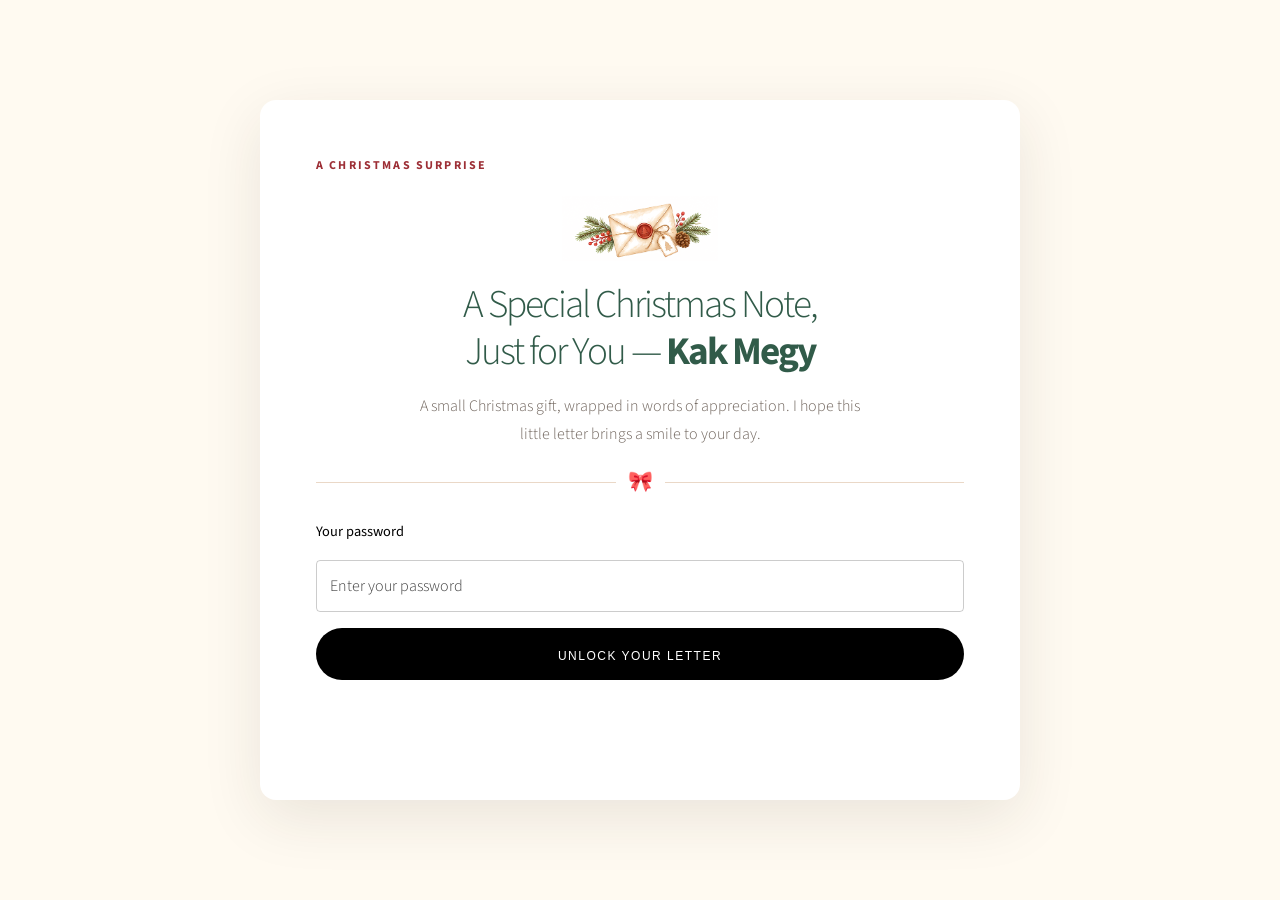
==== commit fb2f29ca: "update landing page" ====
--- a/letters/megy/index.html
+++ b/letters/megy/index.html
@@ -13,8 +13,16 @@
     <section class="letter-card">
       <div id="password-gate">
         <p class="letter-kicker">A Christmas surprise</p>
-        <h1 class="letter-title">A Little Something for <span id="recipient-name">You</span></h1>
-        <p class="letter-intro">Someone has prepared a little Christmas surprise just for you. Enter your secret password to open it.</p>
+        <img
+          class="gate-illustration"
+          src="../../images/shared/christmas-envelope-personalized.png"
+          alt="A Christmas envelope with a red wax seal, evergreen branches, berries, and a pinecone"
+          width="445"
+          height="185"
+        />
+        <h1 class="letter-title gate-title">A Special Christmas Note,<br />Just for You — <strong id="recipient-name">You</strong></h1>
+        <p class="letter-intro gate-intro">A small Christmas gift, wrapped in words of appreciation. I hope this little letter brings a smile to your day.</p>
+        <div class="gate-divider" aria-hidden="true"><span>🎀</span></div>
         <form id="password-form" class="letter-form">
           <label for="letter-password">Your password</label>
           <input id="letter-password" type="password" autocomplete="off" placeholder="Enter your password" required />
--- a/assets/css/letters.css
+++ b/assets/css/letters.css
@@ -231,3 +231,87 @@
     width: clamp(145px, 52%, 180px);
   }
 }
+
+/* Personalized Christmas password-gate design */
+#password-gate .letter-kicker {
+  margin-bottom: 1.25rem;
+}
+
+.gate-illustration {
+  display: block;
+  width: clamp(140px, 24%, 180px);
+  height: auto;
+  margin: 0 auto 1.35rem;
+  object-fit: contain;
+}
+
+#password-gate .gate-title {
+  text-align: center;
+  font-size: clamp(1.7rem, 3.8vw, 2.45rem);
+  line-height: 1.2;
+  margin: 0 auto 1rem;
+  max-width: 22ch;
+}
+
+#password-gate .gate-title strong {
+  color: var(--christmas-green);
+  font-weight: 700;
+}
+
+#password-gate .gate-intro {
+  max-width: 58ch;
+  margin: 0 auto;
+  text-align: center;
+  line-height: 1.75;
+}
+
+.gate-divider {
+  display: flex;
+  align-items: center;
+  gap: .75rem;
+  margin: 1.5rem 0 1.75rem;
+  color: var(--christmas-red);
+}
+
+.gate-divider::before,
+.gate-divider::after {
+  content: "";
+  height: 1px;
+  flex: 1;
+  background: #ead8c7;
+}
+
+.gate-divider span {
+  font-size: 1.25rem;
+  line-height: 1;
+}
+
+#password-gate .letter-form {
+  margin-top: 0;
+}
+
+@media screen and (max-width: 736px) {
+  #password-gate .letter-kicker {
+    margin-bottom: 1rem;
+  }
+
+  .gate-illustration {
+    width: clamp(112px, 36%, 140px);
+    margin-bottom: 1.15rem;
+  }
+
+  #password-gate .gate-title {
+    font-size: clamp(1.55rem, 6vw, 1.9rem);
+    line-height: 1.22;
+    margin-bottom: .9rem;
+  }
+
+  #password-gate .gate-intro {
+    font-size: .98rem;
+    line-height: 1.7;
+  }
+
+  .gate-divider {
+    margin: 1.25rem 0 1.5rem;
+  }
+}
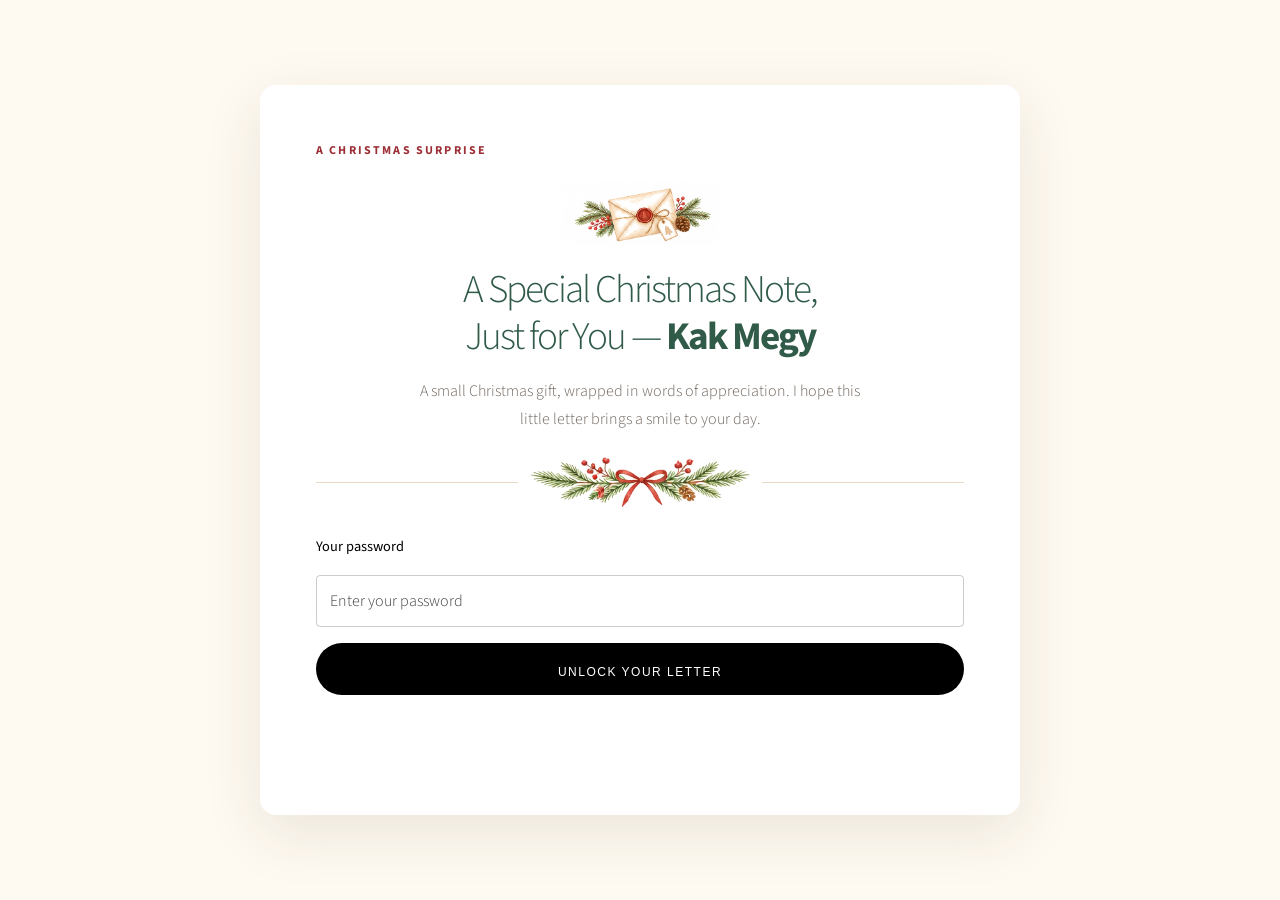
==== commit de518934: "add new divider" ====
--- a/letters/megy/index.html
+++ b/letters/megy/index.html
@@ -22,7 +22,9 @@
         />
         <h1 class="letter-title gate-title">A Special Christmas Note,<br />Just for You — <strong id="recipient-name">You</strong></h1>
         <p class="letter-intro gate-intro">A small Christmas gift, wrapped in words of appreciation. I hope this little letter brings a smile to your day.</p>
-        <div class="gate-divider" aria-hidden="true"><span>🎀</span></div>
+        <div class="gate-divider" aria-hidden="true">
+          <img src="../../images/shared/christmas-greenery-bow.png" alt="" width="344" height="79" />
+        </div>
         <form id="password-form" class="letter-form">
           <label for="letter-password">Your password</label>
           <input id="letter-password" type="password" autocomplete="off" placeholder="Enter your password" required />
--- a/assets/css/letters.css
+++ b/assets/css/letters.css
@@ -281,10 +281,15 @@
   background: #ead8c7;
 }
 
-.gate-divider span {
-  font-size: 1.25rem;
-  line-height: 1;
-}
+.gate-divider img {
+  display: block;
+  width: clamp(140px, 42%, 220px);
+  max-height: 58px;
+  height: auto;
+  object-fit: contain;
+  flex: 0 1 auto;
+}
+
 
 #password-gate .letter-form {
   margin-top: 0;
@@ -313,5 +318,11 @@
 
   .gate-divider {
     margin: 1.25rem 0 1.5rem;
-  }
-}
+    gap: .6rem;
+  }
+
+  .gate-divider img {
+    width: clamp(125px, 44%, 175px);
+    max-height: 48px;
+  }
+}
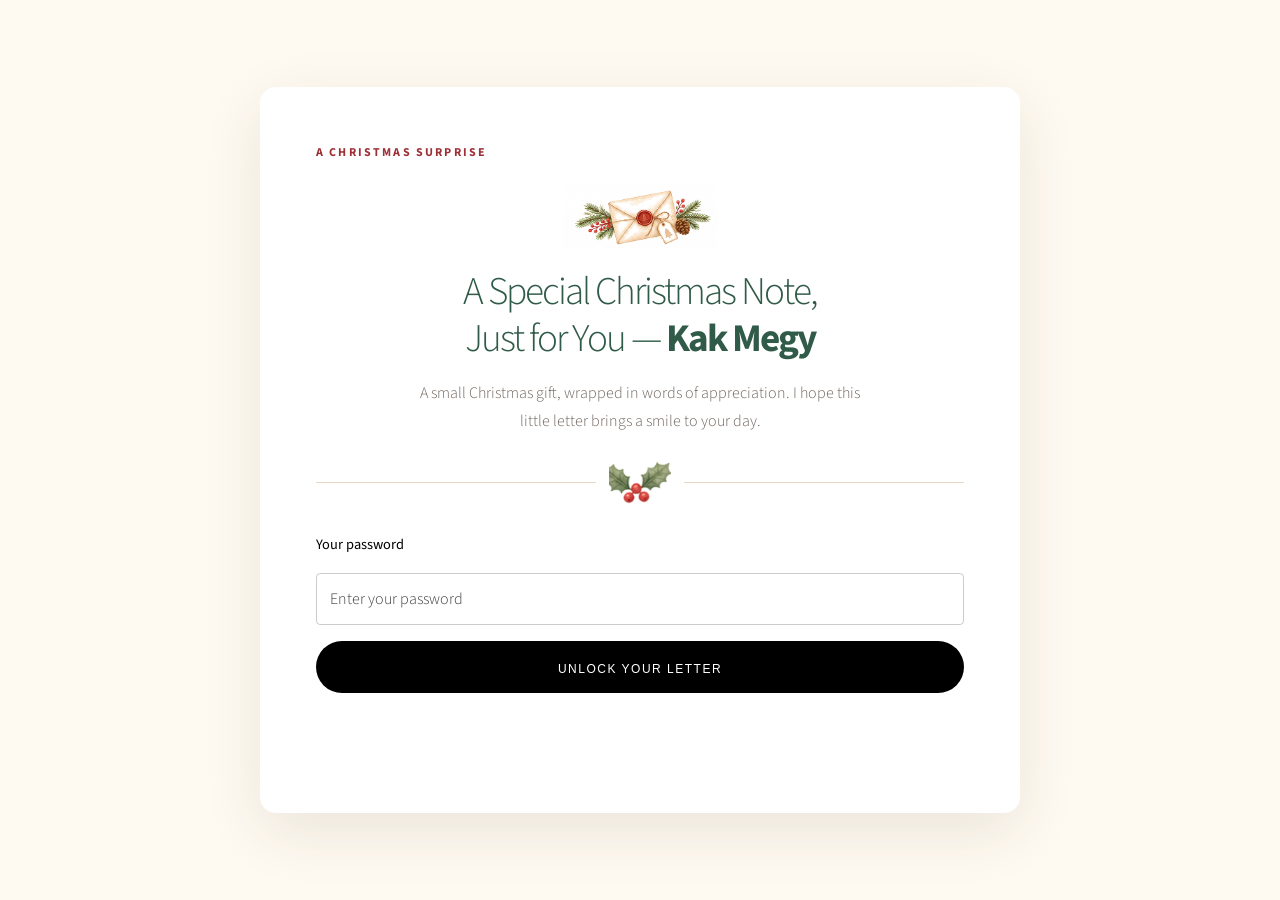
==== commit 8cfdcf29: "new dividewr" ====
--- a/letters/megy/index.html
+++ b/letters/megy/index.html
@@ -5,7 +5,7 @@
   <meta charset="utf-8" />
   <meta name="viewport" content="width=device-width, initial-scale=1" />
   <link rel="stylesheet" href="../../assets/css/main.css" />
-  <link rel="stylesheet" href="../../assets/css/letters.css" />
+  <link rel="stylesheet" href="../../assets/css/letters.css?v=20261124-holly" />
   <noscript><link rel="stylesheet" href="../../assets/css/noscript.css" /></noscript>
 </head>
 <body class="letter-page">
@@ -23,7 +23,7 @@
         <h1 class="letter-title gate-title">A Special Christmas Note,<br />Just for You — <strong id="recipient-name">You</strong></h1>
         <p class="letter-intro gate-intro">A small Christmas gift, wrapped in words of appreciation. I hope this little letter brings a smile to your day.</p>
         <div class="gate-divider" aria-hidden="true">
-          <img src="../../images/shared/christmas-greenery-bow.png" alt="" width="344" height="79" />
+          <img src="../../images/shared/christmas-holly-divider.png" alt="" width="82" height="69" />
         </div>
         <form id="password-form" class="letter-form">
           <label for="letter-password">Your password</label>
--- a/assets/css/letters.css
+++ b/assets/css/letters.css
@@ -269,7 +269,7 @@
   display: flex;
   align-items: center;
   gap: .75rem;
-  margin: 1.5rem 0 1.75rem;
+  margin: 1.35rem 0 1.5rem;
   color: var(--christmas-red);
 }
 
@@ -283,11 +283,12 @@
 
 .gate-divider img {
   display: block;
-  width: clamp(140px, 42%, 220px);
-  max-height: 58px;
+  width: 64px;
+  max-width: 20%;
+  max-height: 52px;
   height: auto;
   object-fit: contain;
-  flex: 0 1 auto;
+  flex: 0 0 auto;
 }
 
 
@@ -317,12 +318,13 @@
   }
 
   .gate-divider {
-    margin: 1.25rem 0 1.5rem;
-    gap: .6rem;
+    margin: 1.1rem 0 1.3rem;
+    gap: .55rem;
   }
 
   .gate-divider img {
-    width: clamp(125px, 44%, 175px);
-    max-height: 48px;
-  }
-}
+    width: 54px;
+    max-width: 18%;
+    max-height: 42px;
+  }
+}
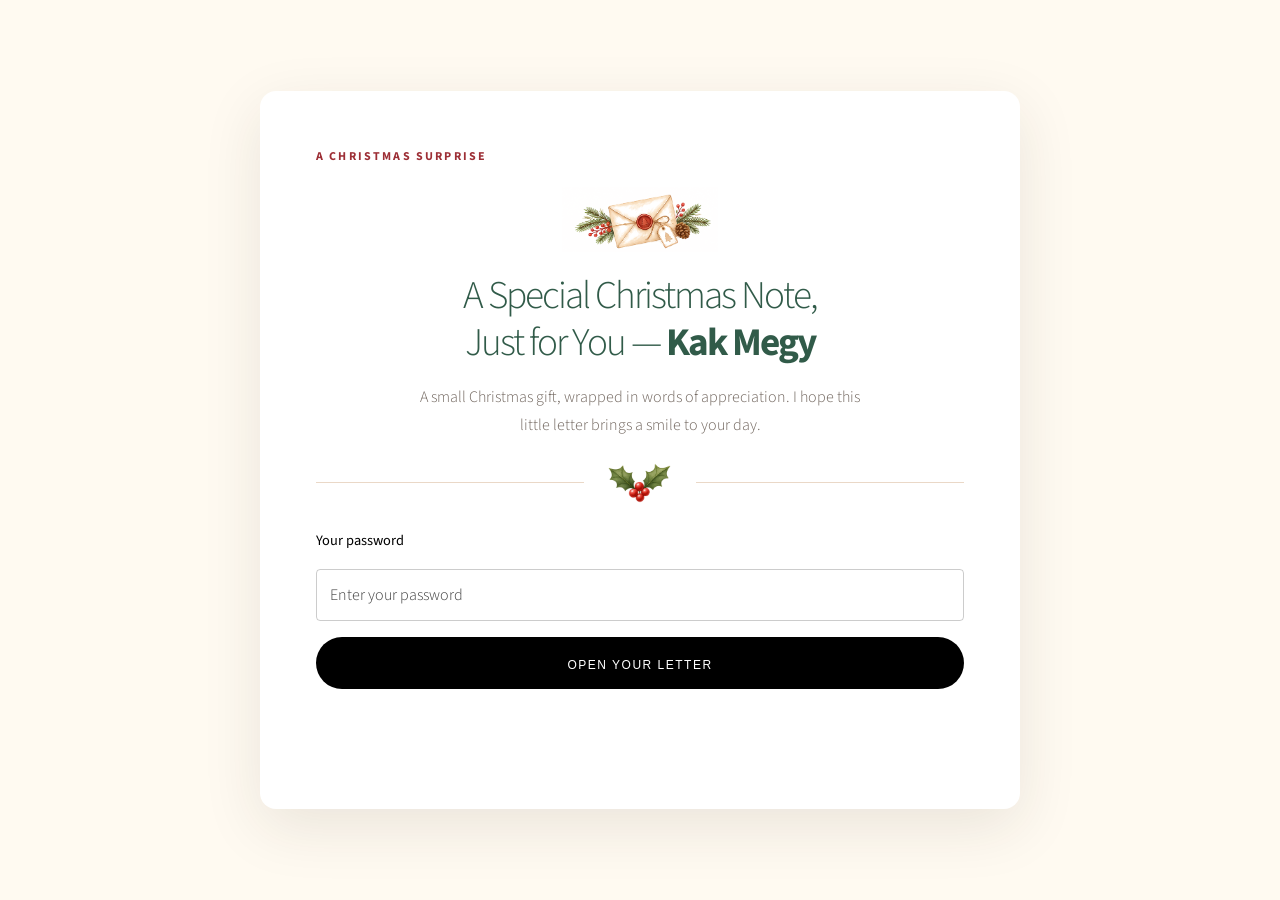
==== commit 5c170c86: "update lagi" ====
--- a/letters/megy/index.html
+++ b/letters/megy/index.html
@@ -5,7 +5,7 @@
   <meta charset="utf-8" />
   <meta name="viewport" content="width=device-width, initial-scale=1" />
   <link rel="stylesheet" href="../../assets/css/main.css" />
-  <link rel="stylesheet" href="../../assets/css/letters.css?v=20261124-holly" />
+  <link rel="stylesheet" href="../../assets/css/letters.css?v=20261124-holly-open-letter" />
   <noscript><link rel="stylesheet" href="../../assets/css/noscript.css" /></noscript>
 </head>
 <body class="letter-page">
@@ -28,7 +28,7 @@
         <form id="password-form" class="letter-form">
           <label for="letter-password">Your password</label>
           <input id="letter-password" type="password" autocomplete="off" placeholder="Enter your password" required />
-          <button type="submit" class="button primary">Unlock your letter</button>
+          <button type="submit" class="button primary">Open Your Letter</button>
           <p id="password-error" class="letter-error" role="alert" aria-live="polite"></p>
         </form>
       </div>
--- a/assets/css/letters.css
+++ b/assets/css/letters.css
@@ -283,12 +283,14 @@
 
 .gate-divider img {
   display: block;
-  width: 64px;
-  max-width: 20%;
-  max-height: 52px;
+  width: 88px;
+  max-width: none;
+  max-height: 58px;
   height: auto;
   object-fit: contain;
-  flex: 0 0 auto;
+  object-position: center;
+  overflow: visible;
+  flex: 0 0 88px;
 }
 
 
@@ -323,8 +325,9 @@
   }
 
   .gate-divider img {
-    width: 54px;
-    max-width: 18%;
-    max-height: 42px;
-  }
-}
+    width: 84px;
+    max-width: none;
+    max-height: 54px;
+    object-position: center;
+  }
+}
